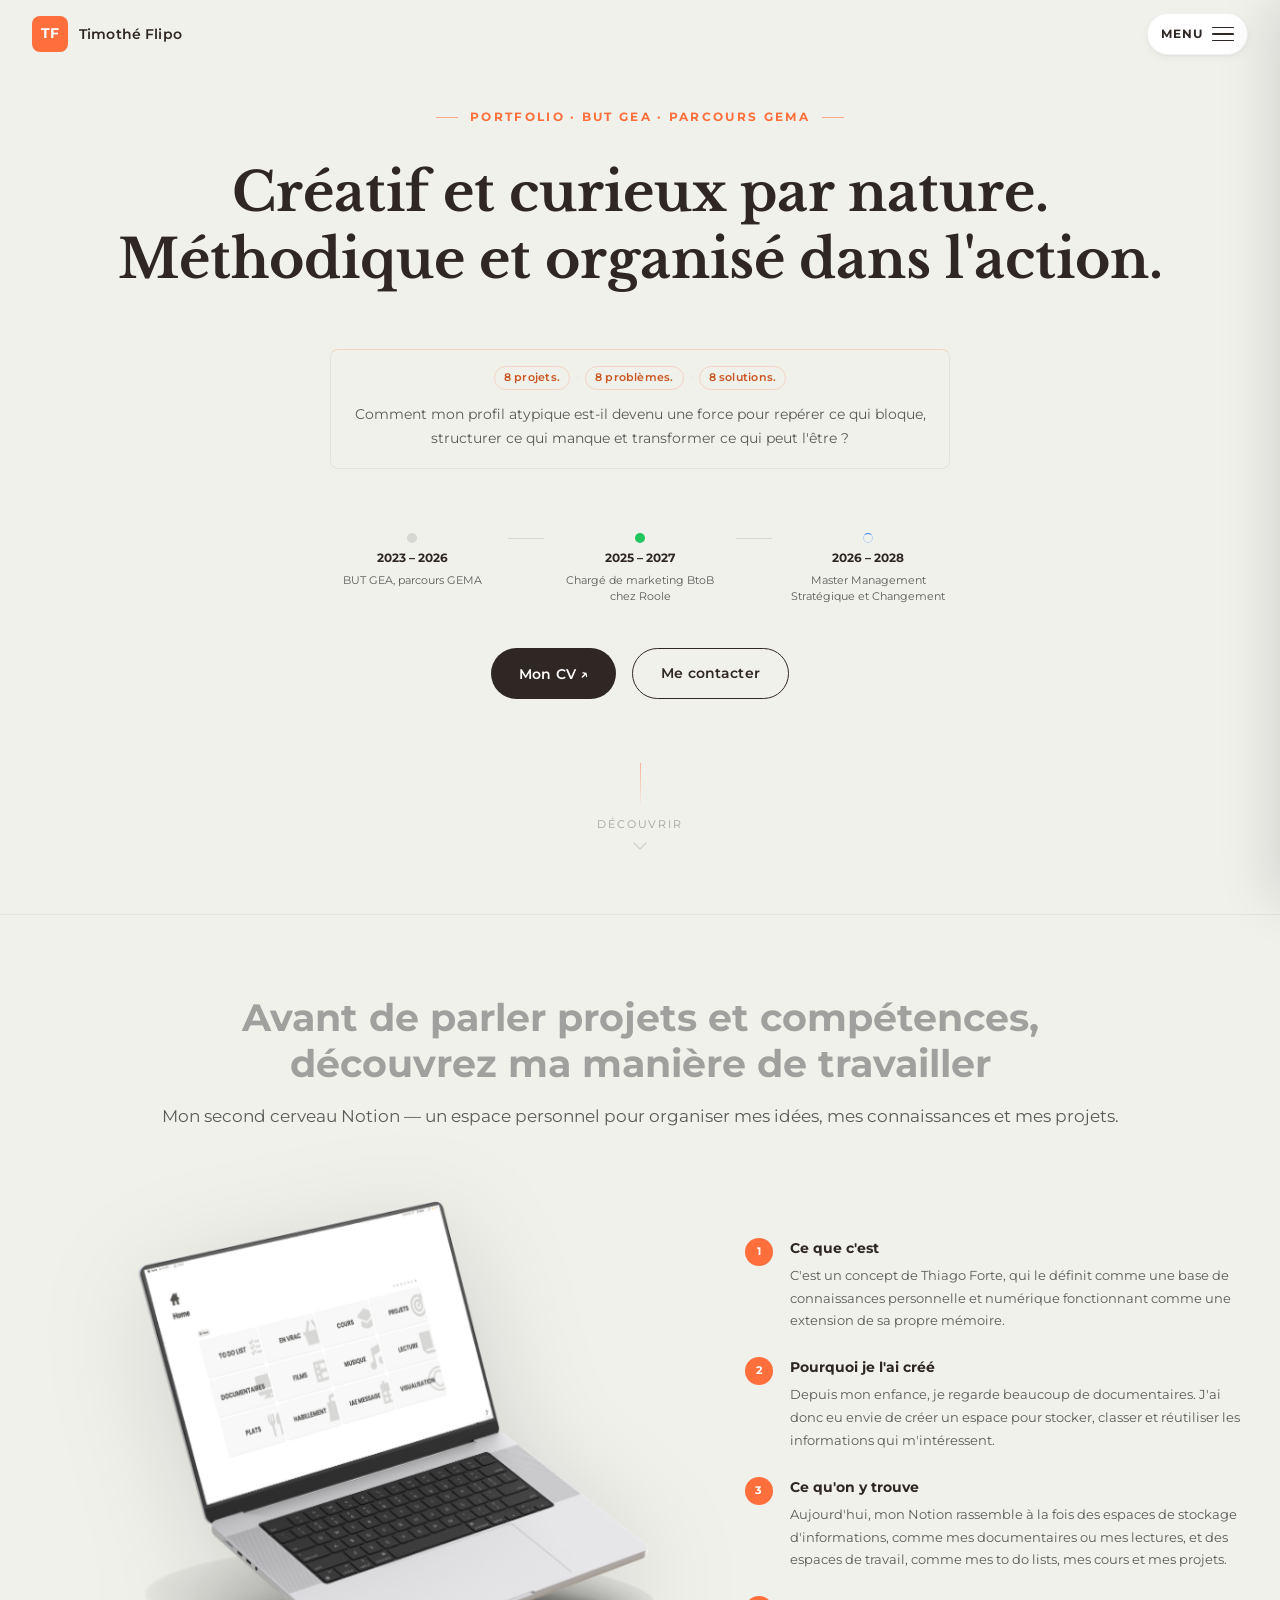
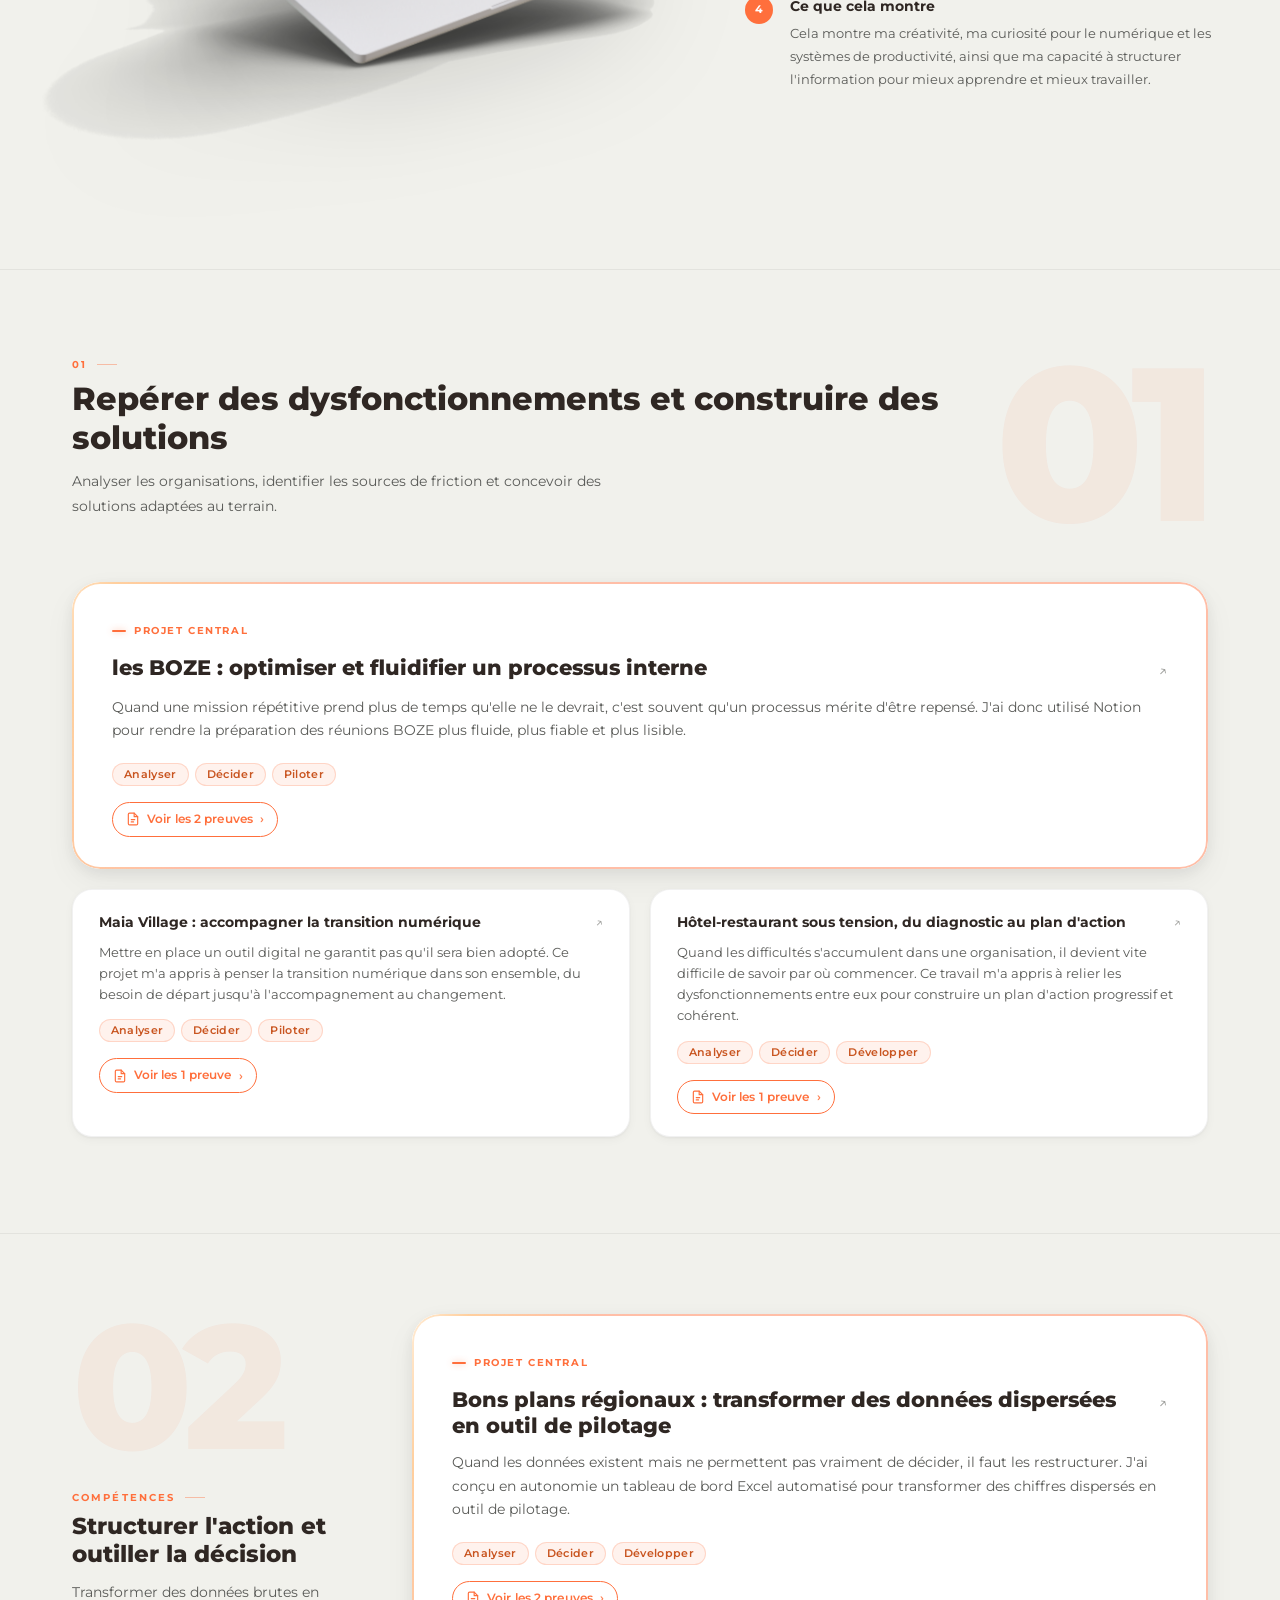
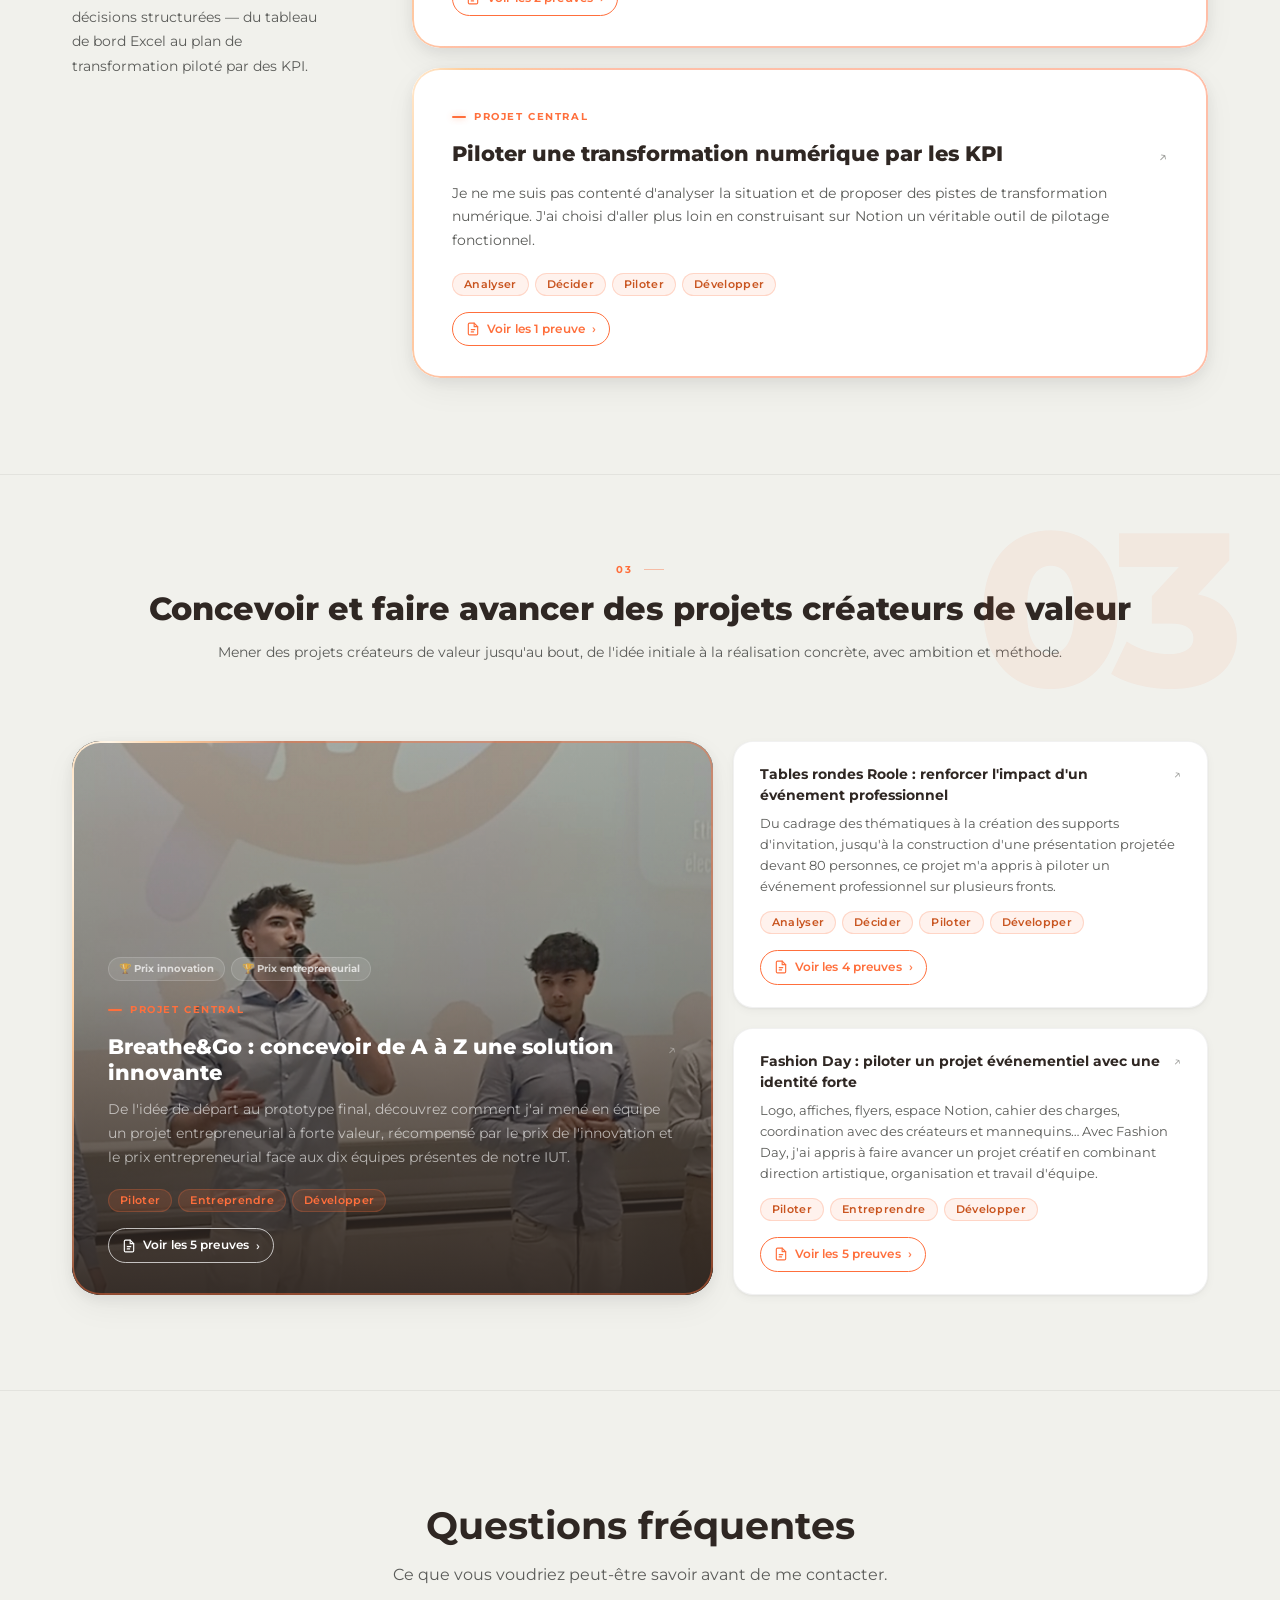
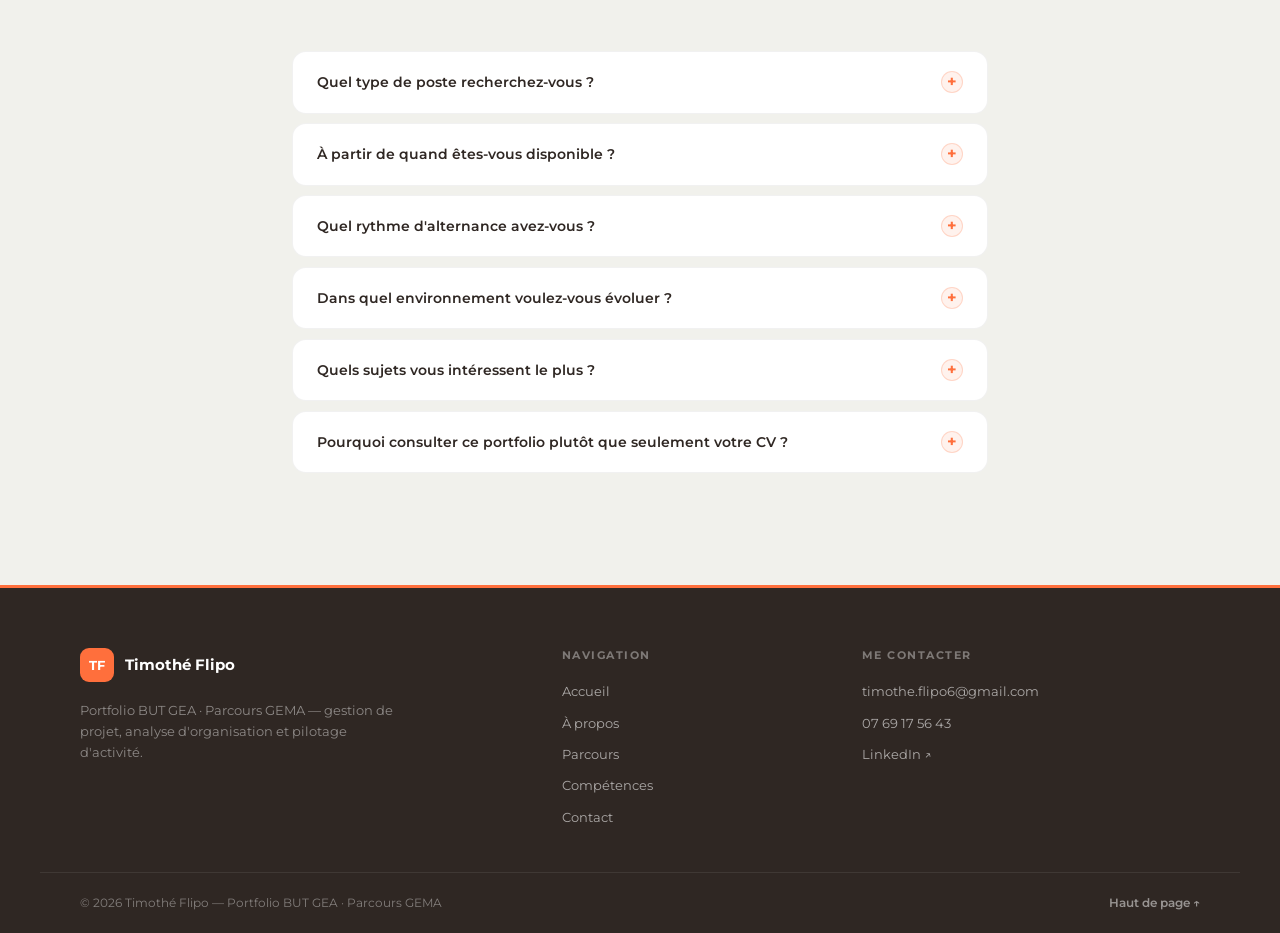
==== index.html @ f2459dff "Cartes accueil : bouton preuves en style contour (moins dominant) (v112) Co-Authored-By: Claude Sonn" ====
<!DOCTYPE html>
<html lang="fr">
<head>
  <meta charset="UTF-8">
  <meta name="viewport" content="width=device-width, initial-scale=1.0">
  <meta name="description" content="Portfolio de Timothé Flipo — Étudiant BUT GEA Parcours GEMA, alternant chez Roole, futur master Management Stratégique à Paris-Saclay.">
  <title>Timothé Flipo — Portfolio</title>
  <link rel="preconnect" href="https://fonts.googleapis.com">
  <link rel="preconnect" href="https://fonts.gstatic.com" crossorigin>
  <link href="https://fonts.googleapis.com/css2?family=Libre+Baskerville:wght@700&family=Montserrat:wght@400;500;600;700;800&display=swap" rel="stylesheet">
  <link rel="stylesheet" href="css/style.css?v=112">
</head>
<body>

  <!-- =========================================
       SECTION 1 — HERO
       ========================================= -->
  <section class="hero" id="hero">
    <div class="hero-inner">
      <p class="hero-eyebrow">Portfolio · BUT GEA · Parcours GEMA</p>
      <h1 class="hero-title">
        <span class="hero-line hero-line-1">Créatif et curieux par nature.</span>
        <span class="hero-line hero-line-2">Méthodique et organisé dans l'action.</span>
      </h1>
      <!-- Bloc accroche : capsules + problématique -->
      <div class="hero-block">
        <div class="hero-caps">
          <span class="hero-cap">8 projets.</span>
          <span class="hero-cap-sep" aria-hidden="true">·</span>
          <span class="hero-cap">8 problèmes.</span>
          <span class="hero-cap-sep" aria-hidden="true">·</span>
          <span class="hero-cap">8 solutions.</span>
        </div>
        <p class="hero-block-q">
          Comment mon profil atypique est-il devenu une force pour repérer ce qui bloque,
          structurer ce qui manque et transformer ce qui peut l'être ?
        </p>
      </div>

      <!-- Mini-timeline de parcours -->
      <div class="hero-timeline" aria-label="Parcours">
        <div class="htl-item" data-status="past">
          <span class="htl-dot"></span>
          <time class="htl-years">2023 – 2026</time>
          <span class="htl-label">BUT GEA, parcours GEMA</span>
        </div>
        <div class="htl-sep" role="presentation"></div>
        <div class="htl-item" data-status="current">
          <span class="htl-dot"></span>
          <time class="htl-years">2025 – 2027</time>
          <span class="htl-label">Chargé de marketing BtoB chez Roole</span>
        </div>
        <div class="htl-sep" role="presentation"></div>
        <div class="htl-item" data-status="future">
          <span class="htl-dot"></span>
          <time class="htl-years">2026 – 2028</time>
          <span class="htl-label">Master Management Stratégique et Changement</span>
        </div>
      </div>
      <div class="hero-cta">
        <button type="button" class="btn btn-dark" onclick="window.open('CV_Timothe_Flipo.pdf','_blank','noopener,noreferrer')">
          Mon CV ↗
        </button>
        <a class="btn btn-outline" href="contact.html">Me contacter</a>
      </div>
      <div class="scroll-hint">
        <div class="scroll-line"></div>
        <span>Découvrir</span>
        <svg class="scroll-chevron" viewBox="0 0 14 8" fill="none" aria-hidden="true">
          <path d="M1 1l6 6 6-6" stroke="currentColor" stroke-width="1.4" stroke-linecap="round" stroke-linejoin="round"/>
        </svg>
      </div>
    </div>
  </section>

  <!-- =========================================
       SECTION 2 — NOTION / SECOND CERVEAU
       ========================================= -->
  <section class="notion-section" id="notion">
    <div class="notion-header reveal">
      <h2 class="title-lg">
        Avant de parler projets et compétences,<br>
        découvrez ma manière de travailler
      </h2>
      <p>
        Mon second cerveau Notion — un espace personnel pour organiser mes idées,
        mes connaissances et mes projets.
      </p>
    </div>

    <div class="notion-grid">
      <!-- Mockup MacBook Pro 16" avec second cerveau Notion -->
      <div class="laptop-wrap reveal-l">
        <img src="images/notion_mockup.png"
             alt="Second cerveau Notion — Timothé Flipo"
             class="notion-mockup-img">
      </div>

      <!-- Blocs texte droite -->
      <div class="notion-blocks reveal-r" id="notion-blocks">
        <!-- Injecté par buildNotionBlocks() dans main.js -->
      </div>
    </div>
  </section>

  <!-- =========================================
       SECTIONS 3-4-5 — THÉMATIQUES
       Injectées dynamiquement depuis thematiquesData (js/data.js)
       ========================================= -->
  <div id="themes-container"></div>

  <!-- =========================================
       SECTION 6 — FAQ RECRUTEUR
       ========================================= -->
  <section class="faq-section" id="faq">
    <div class="faq-header reveal">
      <h2 class="title-lg">Questions fréquentes</h2>
      <p>Ce que vous voudriez peut-être savoir avant de me contacter.</p>
    </div>
    <div class="faq-list" id="faq-list">
      <!-- Injecté par buildFAQ() dans main.js -->
    </div>
  </section>

  <!-- FOOTER -->
  <footer class="site-footer">
    <div class="footer-inner">
      <div class="footer-brand">
        <div class="footer-logo">
          <div class="footer-logo-mark">TF</div>
          <span class="footer-name">Timothé Flipo</span>
        </div>
        <p class="footer-tagline">Portfolio BUT GEA · Parcours GEMA — gestion de projet, analyse d'organisation et pilotage d'activité.</p>
      </div>
      <nav class="footer-col" aria-label="Navigation du pied de page">
        <span class="footer-col-title">Navigation</span>
        <a href="index.html">Accueil</a>
        <a href="about.html">À propos</a>
        <a href="parcours.html">Parcours</a>
        <a href="competences.html">Compétences</a>
        <a href="contact.html">Contact</a>
      </nav>
      <div class="footer-col">
        <span class="footer-col-title">Me contacter</span>
        <a href="mailto:timothe.flipo6@gmail.com">timothe.flipo6@gmail.com</a>
        <a href="tel:+33769175643">07 69 17 56 43</a>
        <a href="https://www.linkedin.com/in/timoth%C3%A9-flipo-675099336" target="_blank" rel="noopener">LinkedIn ↗</a>
      </div>
    </div>
    <div class="footer-bottom">
      <span class="footer-copy">© 2026 Timothé Flipo — Portfolio BUT GEA · Parcours GEMA</span>
      <button type="button" class="footer-top" onclick="window.scrollTo({top:0,behavior:'smooth'})">Haut de page ↑</button>
    </div>
  </footer>

  <script src="js/data.js?v=112"></script>
  <script src="js/main.js?v=112"></script>
</body>
</html>
---- css/style.css ----
/* ============================================
   VARIABLES & RESET
   ============================================ */
:root {
  --bg: #f1f1ec;
  --white: #ffffff;
  --black: #000000;
  --dark: #2F2723;
  --gray: #5a5b58;
  --light-gray: #a0a19e;
  --muted: #d6d6d2;

  --accent: #FF6F3C;
  --accent-dark: #c95520;
  --accent-muted: rgba(255, 111, 60, 0.09);
  --accent-border: rgba(255, 111, 60, 0.22);

  --card-bg: #ffffff;
  --card-border: rgba(0, 0, 0, 0.055);

  --shadow-sm: 0 1px 3px rgba(0,0,0,0.05), 0 3px 10px rgba(0,0,0,0.04);
  --shadow-md: 0 4px 16px rgba(0,0,0,0.07), 0 12px 32px rgba(0,0,0,0.05);
  --shadow-lg: 0 8px 30px rgba(0,0,0,0.09), 0 24px 60px rgba(0,0,0,0.07);

  --font-display: 'Montserrat', sans-serif;
  --font-body: 'Montserrat', sans-serif;

  --r-sm: 8px;
  --r-md: 14px;
  --r-lg: 20px;
  --r-xl: 28px;

  --t-fast: 0.2s ease;
  --t-med: 0.4s ease;
  --t-slow: 0.6s cubic-bezier(0.77, 0, 0.175, 1);

  --header-h: 68px;
  --max-w: 1200px;
}

*, *::before, *::after { box-sizing: border-box; margin: 0; padding: 0; }
html { scroll-behavior: smooth; font-size: 16px; }
body {
  font-family: var(--font-body);
  color: var(--dark);
  background-color: var(--bg);
  overflow-x: hidden;
  line-height: 1.6;
  -webkit-font-smoothing: antialiased;
}
img { max-width: 100%; height: auto; display: block; }
a { text-decoration: none; color: inherit; }
button { cursor: pointer; border: none; background: none; font-family: var(--font-body); }
ul { list-style: none; }

/* ============================================
   UTILITIES
   ============================================ */
.container {
  max-width: var(--max-w);
  margin: 0 auto;
  padding: 0 2rem;
}
.section-pad { padding: 6rem 0; }

/* ============================================
   TYPOGRAPHY
   ============================================ */
.display { font-family: var(--font-display); font-weight: 800; font-size: clamp(2.2rem, 4.5vw, 4rem); line-height: 1.15; }
.title-lg { font-family: var(--font-display); font-weight: 700; font-size: clamp(1.6rem, 3vw, 2.8rem); line-height: 1.2; }
.title-md { font-family: var(--font-display); font-weight: 700; font-size: clamp(1.3rem, 2.5vw, 2.2rem); line-height: 1.25; }
.body-sm { font-size: 0.875rem; line-height: 1.7; }
.text-gray { color: var(--gray); }
.text-center { text-align: center; }

/* ============================================
   BUTTONS
   ============================================ */
.btn {
  display: inline-flex;
  align-items: center;
  gap: 8px;
  padding: 13px 28px;
  border-radius: 50px;
  font-size: 0.875rem;
  font-weight: 600;
  transition: all 0.25s ease;
  letter-spacing: 0.01em;
  cursor: pointer;
}
.btn-dark {
  background-color: var(--dark);
  color: var(--white);
}
.btn-dark:hover {
  background-color: var(--accent);
  transform: translateY(-2px);
  box-shadow: 0 8px 24px rgba(255,111,60,0.30);
}
.btn-outline {
  background-color: transparent;
  color: var(--dark);
  border: 1.5px solid var(--dark);
}
.btn-outline:hover {
  background-color: var(--dark);
  color: var(--white);
  transform: translateY(-2px);
  box-shadow: 0 8px 24px rgba(0,0,0,0.12);
}

/* ============================================
   HEADER
   ============================================ */
.site-header {
  position: fixed;
  top: 0; left: 0; right: 0;
  height: var(--header-h);
  z-index: 900;
  display: flex;
  align-items: center;
  justify-content: space-between;
  padding: 0 2rem;
  background-color: transparent;
  backdrop-filter: blur(3px);
  -webkit-backdrop-filter: blur(3px);
  transition: background-color var(--t-med), box-shadow var(--t-med);
}
.site-header.scrolled {
  background-color: rgba(241, 241, 236, 0.88);
  backdrop-filter: blur(16px);
  -webkit-backdrop-filter: blur(16px);
  box-shadow: 0 1px 0 rgba(0,0,0,0.06);
}

/* Logo */
.logo {
  display: flex;
  align-items: center;
  gap: 11px;
  cursor: pointer;
  text-decoration: none;
}
.logo-mark {
  width: 36px;
  height: 36px;
  background-color: var(--accent);
  color: var(--white);
  border-radius: var(--r-sm);
  display: flex;
  align-items: center;
  justify-content: center;
  font-family: var(--font-display);
  font-weight: 700;
  font-size: 0.9rem;
  letter-spacing: -0.01em;
  flex-shrink: 0;
  transition: background-color var(--t-fast), transform var(--t-fast);
}
.logo:hover .logo-mark {
  background-color: var(--accent-dark);
  transform: rotate(-4deg);
}
.logo-name {
  font-size: 0.875rem;
  font-weight: 600;
  color: var(--dark);
  letter-spacing: 0.01em;
}

/* Burger */
.burger-btn {
  height: 42px;
  display: flex;
  flex-direction: row;
  align-items: center;
  gap: 9px;
  padding: 0 13px;
  border-radius: 50px;
  border: 1px solid var(--card-border);
  background-color: var(--white);
  box-shadow: var(--shadow-sm);
  transition: background-color var(--t-fast), box-shadow var(--t-fast), border-color var(--t-fast);
  position: relative;
  z-index: 1001;
  flex-shrink: 0;
}
.burger-btn:hover { box-shadow: var(--shadow-md); border-color: var(--accent-border); }
.burger-label {
  font-family: var(--font-body);
  font-size: 0.72rem;
  font-weight: 700;
  letter-spacing: 0.09em;
  text-transform: uppercase;
  color: var(--dark);
}
.burger-box {
  width: 22px;
  height: 16px;
  display: flex;
  flex-direction: column;
  justify-content: center;
  align-items: center;
  gap: 5px;
}
.burger-line {
  width: 22px;
  height: 1.5px;
  background-color: var(--dark);
  border-radius: 2px;
  transition: transform var(--t-med), opacity var(--t-fast);
  transform-origin: center;
}
.burger-btn.open .burger-line:nth-child(1) { transform: translateY(6.5px) rotate(45deg); }
.burger-btn.open .burger-line:nth-child(2) { opacity: 0; transform: scaleX(0); }
.burger-btn.open .burger-line:nth-child(3) { transform: translateY(-6.5px) rotate(-45deg); }
.burger-btn.open .burger-line { background-color: var(--dark); }

/* Nav overlay */
.nav-overlay {
  position: fixed;
  inset: 0;
  background-color: rgba(0,0,0,0.42);
  backdrop-filter: blur(4px);
  z-index: 950;
  opacity: 0;
  pointer-events: none;
  transition: opacity var(--t-med);
}
.nav-overlay.visible { opacity: 1; pointer-events: all; }

/* Nav panel — design clair & minimaliste */
.nav-panel {
  position: fixed;
  top: 0; right: 0;
  width: min(330px, 100vw);
  height: 100vh;
  background-color: var(--bg);
  z-index: 1000;
  transform: translateX(100%);
  transition: transform var(--t-slow);
  display: flex;
  flex-direction: column;
  padding: 1.75rem 1.4rem 2rem;
  overflow-y: auto;
  box-shadow: -10px 0 50px rgba(0,0,0,0.12);
}
.nav-panel.open { transform: translateX(0); }

/* En-tête : logo + identité */
.nav-head {
  display: flex;
  align-items: center;
  gap: 12px;
  padding: 0.25rem 0.5rem 1.25rem;
}
.nav-head-mark {
  width: 42px; height: 42px;
  background-color: var(--dark);
  color: #fff;
  border-radius: 12px;
  display: flex; align-items: center; justify-content: center;
  font-family: var(--font-display);
  font-weight: 700;
  font-size: 0.85rem;
  flex-shrink: 0;
}
.nav-head-info { display: flex; flex-direction: column; gap: 1px; }
.nav-head-name { font-size: 0.92rem; font-weight: 700; color: var(--dark); line-height: 1.25; }
.nav-head-mail { font-size: 0.74rem; color: var(--light-gray); }

/* Label de section */
.nav-section-label {
  font-size: 0.7rem;
  font-weight: 600;
  color: var(--light-gray);
  letter-spacing: 0.02em;
  padding: 0 0.75rem;
  margin: 0.75rem 0 0.5rem;
  border-top: 1px solid rgba(0,0,0,0.07);
  padding-top: 1.25rem;
}

.nav-links { display: flex; flex-direction: column; gap: 2px; }
.nav-link {
  display: flex;
  align-items: center;
  gap: 13px;
  padding: 11px 12px;
  border-radius: 10px;
  color: var(--gray);
  font-family: var(--font-body);
  font-weight: 500;
  font-size: 0.92rem;
  cursor: pointer;
  transition: background-color var(--t-fast), color var(--t-fast);
}
.nav-link:hover { background-color: rgba(0,0,0,0.045); color: var(--dark); }
.nav-link.active { background-color: var(--accent-muted); color: var(--accent-dark); }
.nav-ico {
  width: 20px; height: 20px;
  flex-shrink: 0;
  display: flex; align-items: center; justify-content: center;
}
.nav-ico svg {
  width: 20px; height: 20px;
  stroke: currentColor;
  stroke-width: 1.75;
  stroke-linecap: round;
  stroke-linejoin: round;
  fill: none;
}

.nav-bottom {
  margin-top: auto;
  padding: 1.25rem 0.75rem 0;
  font-size: 0.7rem;
  color: var(--light-gray);
  line-height: 1.7;
  border-top: 1px solid rgba(0,0,0,0.07);
}

/* ============================================
   SECTION 1 — HERO
   ============================================ */
.hero {
  background-color: var(--bg);
  min-height: 100vh;
  display: flex;
  align-items: center;
  justify-content: center;
  padding: calc(var(--header-h) + 2rem) 2rem 4rem;
}
.hero-inner {
  text-align: center;
  max-width: 1600px;
  width: 100%;
}
.hero-eyebrow {
  display: inline-flex;
  align-items: center;
  gap: 12px;
  font-size: 0.72rem;
  letter-spacing: 0.2em;
  text-transform: uppercase;
  color: var(--accent);
  margin-bottom: 2rem;
  opacity: 0;
  animation: fadeUp 0.8s ease 0.2s forwards;
  font-weight: 700;
}
.hero-eyebrow::before,
.hero-eyebrow::after {
  content: '';
  display: block;
  width: 22px;
  height: 1px;
  background-color: var(--accent);
  opacity: 0.55;
  flex-shrink: 0;
}
.hero-title {
  font-family: 'Libre Baskerville', serif;
  font-weight: 700;
  font-size: clamp(1rem, 4.2vw, 4.25rem);
  line-height: 1.25;
  color: var(--dark);
  margin-bottom: 3.5rem;
  opacity: 0;
  animation: fadeUp 0.8s ease 0.4s forwards;
  overflow: visible;
}

/* Lignes du titre — animation scroll */
.hero-line {
  display: block;
  will-change: transform;
}

@media (prefers-reduced-motion: reduce) {
  .hero-line { will-change: auto; transform: none !important; }
}

/* Bloc accroche — capsules + problématique réunis */
.hero-block {
  max-width: 620px;
  margin: 0 auto 4rem;
  padding: 1rem 1.3rem 1.1rem;
  border: 1px solid var(--card-border);
  border-top: 1.5px solid var(--accent-border);
  border-radius: var(--r-sm);
  opacity: 0;
  animation: fadeUp 0.8s ease 0.6s forwards;
}
.hero-caps {
  display: flex;
  align-items: center;
  justify-content: center;
  gap: 6px;
  flex-wrap: wrap;
  margin-bottom: 0.8rem;
}
.hero-cap {
  display: inline-block;
  border: 1px solid var(--accent-border);
  color: var(--accent-dark);
  background: transparent;
  border-radius: 999px;
  padding: 2px 9px;
  font-size: 0.68rem;
  font-weight: 600;
  letter-spacing: 0.02em;
}
.hero-cap-sep {
  color: var(--muted);
  font-size: 0.8rem;
  line-height: 1;
}
.hero-block-q {
  font-size: 0.86rem;
  line-height: 1.75;
  color: var(--gray);
  text-align: center;
}

/* Mini-timeline horizontale */
.hero-timeline {
  display: flex;
  align-items: flex-start;
  justify-content: center;
  max-width: 680px;
  margin: 0 auto 2.75rem;
  padding: 0 1rem;
  opacity: 0;
  animation: fadeUp 0.8s ease 0.86s forwards;
}
.htl-item {
  flex: 1;
  display: flex;
  flex-direction: column;
  align-items: center;
  text-align: center;
  gap: 5px;
  padding: 0 0.6rem;
  min-width: 0;
}
.htl-sep {
  flex-shrink: 0;
  width: 36px;
  height: 1px;
  background: var(--muted);
  margin-top: 5px; /* centre le trait avec le dot (10px / 2) */
  align-self: flex-start;
}
.htl-dot {
  width: 10px;
  height: 10px;
  border-radius: 50%;
  display: block;
  flex-shrink: 0;
}

/* Statuts des points */
.htl-item[data-status="past"] .htl-dot {
  background-color: var(--muted);
}
.htl-item[data-status="current"] .htl-dot {
  background-color: #22C55E;
  animation: metaPulseGreen 2.2s ease-in-out infinite;
}
.htl-item[data-status="future"] .htl-dot {
  background-color: transparent;
  border: 1.5px solid rgba(59, 130, 246, 0.28);
  border-top-color: #3B82F6;
  animation: metaSpin 0.9s linear infinite;
}

.htl-years {
  display: block;
  font-family: var(--font-display);
  font-size: 0.78rem;
  font-weight: 700;
  color: var(--dark);
}
.htl-label {
  font-size: 0.7rem;
  color: var(--gray);
  line-height: 1.4;
}

@keyframes metaPulseGreen {
  0%, 100% { box-shadow: 0 0 0 0 rgba(34, 197, 94, 0.55); }
  55%       { box-shadow: 0 0 0 5px rgba(34, 197, 94, 0); }
}
@keyframes metaSpin {
  to { transform: rotate(360deg); }
}

.hero-cta {
  display: flex;
  gap: 1rem;
  justify-content: center;
  flex-wrap: wrap;
  opacity: 0;
  animation: fadeUp 0.8s ease 1.0s forwards;
}
.scroll-hint {
  margin-top: 4rem;
  display: flex;
  flex-direction: column;
  align-items: center;
  gap: 9px;
  color: var(--light-gray);
  font-size: 0.68rem;
  letter-spacing: 0.18em;
  text-transform: uppercase;
  opacity: 0;
  animation: fadeUp 0.8s ease 1.3s forwards;
  transition: color var(--t-fast);
  cursor: default;
}
.scroll-hint:hover { color: var(--accent); }
.scroll-line {
  width: 1px;
  height: 44px;
  background: linear-gradient(to bottom, var(--accent), transparent);
  opacity: 0.5;
  transition: opacity var(--t-fast);
  animation: scrollPulse 2s ease infinite;
}
.scroll-hint:hover .scroll-line { opacity: 0.9; }
.scroll-chevron {
  width: 14px;
  height: 8px;
  opacity: 0.4;
  transition: opacity var(--t-fast);
  animation: chevronBob 2s ease-in-out infinite;
}
.scroll-hint:hover .scroll-chevron { opacity: 0.85; }

/* ============================================
   SECTION 2 — NOTION / SECOND CERVEAU
   ============================================ */
.notion-section {
  background-color: var(--bg);
  padding: 5rem 0 8rem;
  border-top: 1px solid rgba(0,0,0,0.05);
}
.notion-header {
  text-align: center;
  max-width: 1100px;
  margin: 0 auto 3.5rem;
  padding: 0 2rem;
}
.notion-header h2 { margin-bottom: 1rem; }
.sw { display: inline; transition: color 0.25s ease; }
.notion-header p { color: var(--gray); font-size: 1.05rem; }

.notion-grid {
  display: grid;
  grid-template-columns: 1.25fr 1fr;
  gap: 3rem;
  align-items: center;
  max-width: 1300px;
  margin: 0 auto;
  padding: 0 2rem;
}

/* Laptop mockup */
.laptop-wrap {
  display: flex;
  justify-content: center;
  align-items: center;
}
.notion-mockup-img {
  width: 100%;
  max-width: 780px;
  height: auto;
  display: block;
  margin: 0 auto;
  will-change: transform, filter;
  transition: transform 0.08s ease-out, filter 0.08s ease-out;
}

/* Notion blocks */
.notion-blocks {
  display: flex;
  flex-direction: column;
  gap: 1.5rem;
  padding-left: 1rem;
}
.notion-block { display: flex; gap: 1.1rem; align-items: flex-start; }
.notion-num {
  width: 28px; height: 28px; min-width: 28px;
  background-color: var(--accent);
  color: var(--white);
  border-radius: 50%;
  display: flex;
  align-items: center;
  justify-content: center;
  font-size: 0.7rem;
  font-weight: 700;
  margin-top: 1px;
  flex-shrink: 0;
}
.notion-block-text h4 {
  font-family: var(--font-body);
  font-size: 0.875rem;
  font-weight: 700;
  color: var(--dark);
  margin-bottom: 5px;
}
.notion-block-text p {
  font-size: 0.825rem;
  color: var(--gray);
  line-height: 1.72;
}

/* ============================================
   SECTIONS THÉMATIQUES — DESIGN ÉDITORIAL
   ============================================ */

.theme-section {
  overflow: visible;
  border-top: 1px solid rgba(0,0,0,0.06);
}

/* ---- Éléments partagés ---- */
.ts-eyebrow {
  display: inline-flex;
  align-items: center;
  gap: 10px;
  font-size: 0.6rem;
  letter-spacing: 0.22em;
  text-transform: uppercase;
  color: var(--accent);
  font-weight: 700;
  margin-bottom: 0.5rem;
}
.ts-eyebrow::after {
  content: '';
  width: 20px; height: 1px;
  background-color: var(--accent);
  opacity: 0.4;
  flex-shrink: 0;
}
.ts-title {
  font-family: var(--font-display);
  font-weight: 800;
  color: var(--dark);
  line-height: 1.2;
}
.ts-intro {
  font-size: 0.88rem;
  color: var(--gray);
  line-height: 1.75;
}
.ts-tags { display: none; }
.ts-tag {
  padding: 4px 13px;
  border-radius: 50px;
  font-size: 0.68rem;
  font-weight: 600;
  letter-spacing: 0.03em;
  background-color: rgba(0,0,0,0.04);
  color: var(--gray);
  border: 1px solid rgba(0,0,0,0.07);
}

/* ---- Section 1 — Diagnostic & Analyse ---- */
.ts1-header {
  max-width: var(--max-w);
  margin: 0 auto;
  padding: 5rem 2rem 3rem;
  display: grid;
  grid-template-columns: 1fr auto;
  gap: 3rem;
  align-items: start;
}
.ts1-header-left .ts-title {
  font-size: clamp(1.4rem, 2.5vw, 2.1rem);
  margin-bottom: 0.75rem;
}
.ts1-header-left .ts-intro { max-width: 540px; margin-bottom: 1rem; }
.ts1-header-right {
  padding-top: 0.25rem;
  display: flex;
  flex-direction: column;
  align-items: flex-end;
  gap: 0.75rem;
  flex-shrink: 0;
}
.ts1-num {
  display: block;
  font-family: var(--font-display);
  font-weight: 800;
  font-size: clamp(7rem, 17vw, 14rem);
  line-height: 0.82;
  color: var(--accent);
  opacity: 0.07;
  letter-spacing: -0.05em;
  user-select: none;
}
.ts1-cards-area {
  max-width: var(--max-w);
  margin: 0 auto;
  padding: 0 2rem 6rem;
  display: flex;
  flex-direction: column;
  gap: 1.25rem;
}
.ts1-sub-grid {
  display: grid;
  grid-template-columns: 1fr 1fr;
  gap: 1.25rem;
  align-items: stretch;
}
/* Hauteurs égales dans la sous-grille */
.ts1-sub-grid .proj-card-wrap { display: flex; flex-direction: column; }
.ts1-sub-grid .proj-card-wrap .proj-card { flex: 1; }

/* ---- Carte featured (S1 + S3) ---- */
/* Fond blanc franc. Le contour orange glowing est dessiné par un ::before
   masqué (technique mask-composite) : seul l'anneau de bordure est visible,
   et une bande lumineuse y glisse en continu. */
.proj-card-featured {
  display: block;
  position: relative;
  text-decoration: none;
  background-color: var(--white);
  border-radius: var(--r-xl);
  padding: 2rem 2.5rem;
  box-shadow: var(--shadow-md);
  cursor: pointer;
  transition: box-shadow 0.3s ease;
}
.proj-card-featured::before {
  content: '';
  position: absolute;
  inset: 0;
  border-radius: inherit;
  padding: 2px;               /* épaisseur du contour */
  background: linear-gradient(
    110deg,
    rgba(255,111,60,0.45) 0%,
    rgba(255,111,60,0.45) 42%,
    #ffcf9e 47%,
    #fff6e8 50%,
    #ffcf9e 53%,
    rgba(255,111,60,0.45) 58%,
    rgba(255,111,60,0.45) 100%
  );
  background-size: 300% 100%;
  background-repeat: no-repeat;
  background-position: 80% 0;
  -webkit-mask:
    linear-gradient(#fff 0 0) content-box,
    linear-gradient(#fff 0 0);
  -webkit-mask-composite: xor;
          mask-composite: exclude;
  pointer-events: none;
  z-index: 3;
  animation: pcfCardShine 2.3s linear infinite;
}
/* Hover : juste un boost d'ombre (le contour orange est déjà permanent) */
.proj-card-wrap:hover .proj-card-featured {
  box-shadow: var(--shadow-lg);
}
@keyframes pcfCardShine {
  from { background-position: 80% 0; }
  to   { background-position: 20% 0; }
}
@media (prefers-reduced-motion: reduce) {
  .proj-card-featured::before { animation: none; }
}
.pcf-badge {
  display: inline-flex;
  align-items: center;
  gap: 8px;
  font-size: 0.62rem;
  font-weight: 700;
  text-transform: uppercase;
  letter-spacing: 0.16em;
  margin-bottom: 1rem;
  /* Effet shine : la lumière entre par la gauche, traverse le texte
     en continu et sort par la droite, sans pause au bout */
  background-image: linear-gradient(
    110deg,
    var(--accent) 0%,
    var(--accent) 40%,
    #ffd6a3 47%,
    #fff3df 50%,
    #ffd6a3 53%,
    var(--accent) 60%,
    var(--accent) 100%
  );
  background-size: 300% 100%;
  background-repeat: no-repeat;
  -webkit-background-clip: text;
  background-clip: text;
  color: transparent;
  -webkit-text-fill-color: transparent;
  animation: pcfShine 2.3s linear infinite;
}
.pcf-badge::before {
  content: '';
  display: block;
  width: 14px;
  height: 2px;
  background-color: var(--accent);
  flex-shrink: 0;
  border-radius: 1px;
  box-shadow: 0 0 6px rgba(255,111,60,0.45);
}
/* Avec background-size 300%, la position reste dans [0%, 100%] donc le bg
   couvre toujours intégralement le texte (pas de lettres invisibles).
   La lumière (centre du gradient) glisse de -10% à 110% du conteneur :
   elle entre par la gauche, traverse tout le texte, et sort par la droite. */
@keyframes pcfShine {
  from { background-position: 80% 0; }  /* lumière hors champ à gauche (-10%) */
  to   { background-position: 20% 0; }  /* lumière hors champ à droite (110%) */
}
@media (prefers-reduced-motion: reduce) {
  .pcf-badge { animation: none; }
}
.pcf-top {
  display: flex;
  align-items: flex-start;
  justify-content: space-between;
  gap: 1rem;
  margin-bottom: 0.75rem;
}
.pcf-top h3 {
  font-family: var(--font-display);
  font-weight: 800;
  font-size: clamp(1rem, 1.8vw, 1.3rem);
  color: var(--dark);
  line-height: 1.25;
}
.pcf-arrow {
  font-size: 1rem;
  color: var(--light-gray);
  flex-shrink: 0;
  transition: transform var(--t-fast), color var(--t-fast);
  margin-top: 3px;
}
.proj-card-featured:hover .pcf-arrow { transform: translate(3px,-3px); color: var(--accent); }
.proj-card-featured p {
  font-size: 0.85rem;
  color: var(--gray);
  line-height: 1.75;
  margin-bottom: 1.25rem;
}

/* ---- Section 2 — Pilotage & Décision ---- */
.ts2-inner {
  max-width: var(--max-w);
  margin: 0 auto;
  padding: 5rem 2rem 6rem;
  display: grid;
  grid-template-columns: 260px 1fr;
  gap: 5rem;
  align-items: stretch;
}
.ts2-sidebar { position: sticky; top: calc(var(--header-h) + 2rem); }
.ts2-num {
  display: block;
  font-family: var(--font-display);
  font-weight: 800;
  font-size: clamp(6rem, 14vw, 11rem);
  line-height: 0.82;
  color: var(--accent);
  opacity: 0.07;
  letter-spacing: -0.05em;
  user-select: none;
  margin-bottom: 1.5rem;
}
.ts2-sidebar .ts-title {
  font-size: clamp(1.2rem, 1.8vw, 1.55rem);
  margin-bottom: 0.75rem;
}
.ts2-sidebar .ts-intro { margin-bottom: 1.25rem; }
.ts2-cards { display: flex; flex-direction: column; justify-content: center; gap: 1.25rem; }

/* ---- Section 3 — Créateurs de valeur ---- */
.ts3-header {
  position: relative;
  overflow: hidden;
  max-width: var(--max-w);
  margin: 0 auto;
  padding: 5rem 2rem 3.5rem;
  text-align: center;
}
.ts3-bg-num {
  position: absolute;
  right: 0.5rem;
  top: 50%;
  transform: translateY(-50%);
  font-family: var(--font-display);
  font-weight: 800;
  font-size: clamp(7rem, 17vw, 14rem);
  line-height: 0.82;
  color: var(--accent);
  opacity: 0.07;
  letter-spacing: -0.05em;
  user-select: none;
  pointer-events: none;
}
.ts3-header .ts-eyebrow { justify-content: center; margin-bottom: 0.75rem; }
.ts3-header .ts-title {
  font-size: clamp(1.4rem, 2.5vw, 2.1rem);
  margin-bottom: 0.75rem;
}
.ts3-header .ts-intro { margin-bottom: 1.25rem; }
.ts3-header .ts-tags { justify-content: center; }
.ts3-grid {
  max-width: var(--max-w);
  margin: 0 auto;
  padding: 0 2rem 6rem;
  display: grid;
  grid-template-columns: 1.35fr 1fr;
  gap: 1.25rem;
  align-items: stretch;
}
/* space-between : la 1re carte reste en haut, la dernière (Fashion Day)
   descend pour que son bas s'aligne avec le bas de Breathe&Go */
.ts3-secondary {
  display: flex;
  flex-direction: column;
  justify-content: space-between;
  gap: 1.25rem;
}
/* La carte image (Breathe&Go) remplit toute la hauteur de la rangée
   pour que son bas s'aligne avec le bas de la colonne de droite */
.ts3-grid > .proj-card-wrap { display: flex; }
.ts3-grid > .proj-card-wrap > .proj-card-featured.img-card { flex: 1; }

/* Carte featured avec image (Breathe&Go) */
/* Carte image (Breathe&Go) : fond sombre, hérite du ::before glowing */
.proj-card-featured.img-card {
  position: relative;
  overflow: hidden;
  background-color: var(--dark);
  min-height: 460px;
  padding: 0;
  display: flex;
  flex-direction: column;
  justify-content: flex-end;
}
/* Hover img-card : juste un boost d'ombre */
.proj-card-wrap:hover .proj-card-featured.img-card {
  box-shadow: var(--shadow-lg);
}
.pcf-bg {
  position: absolute;
  inset: 0;
  background-size: cover;
  background-position: center 18%;
  opacity: 0.74;
  transition: transform 0.8s ease, opacity 0.4s ease;
}
.proj-card-featured.img-card:hover .pcf-bg { transform: scale(1.04); opacity: 0.82; }
.pcf-overlay {
  position: absolute;
  inset: 0;
  background: linear-gradient(to top, rgba(47,39,35,0.9) 0%, rgba(47,39,35,0.2) 55%, transparent 100%);
}
.pcf-img-body { position: relative; z-index: 1; padding: 2rem 2.25rem; }
.pcf-awards { display: flex; flex-wrap: wrap; gap: 6px; margin-bottom: 0.75rem; }
.pcf-award {
  display: inline-flex;
  align-items: center;
  gap: 5px;
  padding: 3px 10px;
  border-radius: 50px;
  font-size: 0.62rem;
  font-weight: 700;
  background-color: rgba(255,255,255,0.1);
  color: rgba(255,255,255,0.7);
  border: 1px solid rgba(255,255,255,0.15);
}
.proj-card-featured.img-card .pcf-top h3 { color: var(--white); }
.proj-card-featured.img-card p { color: rgba(255,255,255,0.62); margin-bottom: 1.25rem; }
.proj-card-featured.img-card .pcf-arrow { color: rgba(255,255,255,0.35); }
.proj-card-featured.img-card:hover .pcf-arrow { color: var(--accent); }
.proj-card-featured.img-card .proj-tag {
  background-color: rgba(255,111,60,0.14);
  color: var(--accent);
  border-color: rgba(255,111,60,0.24);
}
.proj-card-featured.img-card .proj-tag-clickable:hover {
  background-color: var(--accent);
  color: var(--white);
  border-color: transparent;
}

/* Project cards */
.proj-card-wrap {
  transition: transform 0.3s ease;
  will-change: transform;
}
.proj-card-wrap:hover { transform: translateY(-4px); }

.proj-card {
  background-color: var(--white);
  border-radius: var(--r-lg);
  padding: 1.4rem 1.6rem;
  cursor: pointer;
  box-shadow: var(--shadow-sm);
  transition: box-shadow 0.3s ease;
  text-decoration: none;
  display: block;
  border: 1px solid var(--card-border);
}
.proj-card-wrap:hover .proj-card {
  box-shadow: var(--shadow-md),
    inset 0 0 0 1.5px rgba(255,111,60,0.28);
}
.proj-card-top {
  display: flex;
  align-items: flex-start;
  justify-content: space-between;
  margin-bottom: 8px;
}
.proj-card h3 {
  font-family: var(--font-body);
  font-size: 0.9rem;
  font-weight: 700;
  color: var(--dark);
  line-height: 1.4;
}
.proj-arrow {
  font-size: 0.85rem;
  color: var(--light-gray);
  transition: transform var(--t-fast), color var(--t-fast);
  margin-left: 10px;
  flex-shrink: 0;
}
.proj-card-wrap:hover .proj-arrow { transform: translate(3px, -3px); color: var(--accent); }
.proj-card p {
  font-size: 0.8rem;
  color: var(--gray);
  line-height: 1.65;
  margin-bottom: 14px;
}
.proj-tags { display: flex; flex-wrap: wrap; gap: 6px; }
.proj-tag {
  font-size: 0.67rem;
  padding: 4px 11px;
  border-radius: 50px;
  font-weight: 600;
  letter-spacing: 0.03em;
  background-color: var(--accent-muted);
  color: var(--accent-dark);
  border: 1px solid var(--accent-border);
  font-family: var(--font-body);
  transition: background-color 0.2s ease, color 0.2s ease,
              transform 0.2s cubic-bezier(0.34, 1.56, 0.64, 1),
              box-shadow 0.2s ease;
}
.proj-tag-clickable { cursor: pointer; }
.proj-tag-clickable:hover {
  transform: scale(1.08);
  background-color: var(--accent);
  color: var(--white);
  border-color: transparent;
  box-shadow: 0 3px 10px rgba(255,111,60,0.32);
}
.proj-tag-clickable:focus-visible {
  outline: 2px solid var(--accent);
  outline-offset: 2px;
}

/* ============================================
   POP-UP COMPÉTENCES
   ============================================ */
.comp-modal-overlay {
  position: fixed;
  inset: 0;
  z-index: 1100;
  display: flex;
  align-items: center;
  justify-content: center;
  padding: 2rem 1.5rem;
  background-color: rgba(12, 12, 10, 0.62);
  backdrop-filter: blur(10px);
  -webkit-backdrop-filter: blur(10px);
  opacity: 0;
  pointer-events: none;
  transition: opacity 0.3s ease;
}
.comp-modal-overlay.open {
  opacity: 1;
  pointer-events: auto;
}
.comp-modal {
  position: relative;
  width: min(560px, 100%);
  max-height: 86vh;
  overflow-y: auto;
  background-color: var(--white);
  border-radius: var(--r-xl);
  padding: 2.5rem 2.25rem 2rem;
  box-shadow: 0 30px 80px rgba(0, 0, 0, 0.28);
  transform: translateY(16px) scale(0.97);
  transition: transform 0.35s cubic-bezier(0.34, 1.4, 0.64, 1);
}
.comp-modal-overlay.open .comp-modal { transform: translateY(0) scale(1); }

.comp-modal-close {
  position: absolute;
  top: 1.1rem; right: 1.1rem;
  width: 34px; height: 34px;
  border-radius: 50%;
  background-color: var(--bg);
  color: var(--gray);
  font-size: 1.3rem;
  line-height: 1;
  display: flex; align-items: center; justify-content: center;
  transition: background-color var(--t-fast), color var(--t-fast), transform var(--t-fast);
}
.comp-modal-close:hover {
  background-color: var(--accent);
  color: var(--white);
  transform: rotate(90deg);
}

.comp-modal-header { margin-bottom: 1.5rem; padding-right: 2.5rem; }
.comp-modal-eyebrow {
  display: block;
  font-size: 0.65rem;
  font-weight: 700;
  letter-spacing: 0.2em;
  text-transform: uppercase;
  color: var(--accent);
  margin-bottom: 8px;
}
.comp-modal-project {
  font-family: var(--font-display);
  font-weight: 700;
  font-size: 1.4rem;
  color: var(--dark);
  line-height: 1.25;
}

.comp-modal-body { display: flex; flex-direction: column; gap: 0.85rem; }
.comp-detail {
  background-color: var(--bg);
  border-radius: var(--r-md);
  padding: 1.1rem 1.25rem;
  border-left: 3px solid var(--accent);
}
.comp-detail-head {
  display: flex;
  align-items: center;
  gap: 9px;
  margin-bottom: 7px;
}
.comp-detail-dot {
  width: 8px; height: 8px;
  border-radius: 50%;
  background-color: var(--accent);
  flex-shrink: 0;
}
.comp-detail-head h4 {
  font-family: var(--font-body);
  font-size: 0.9rem;
  font-weight: 700;
  color: var(--dark);
}
.comp-detail-level {
  margin-left: auto;
  font-size: 0.62rem;
  font-weight: 700;
  letter-spacing: 0.06em;
  text-transform: uppercase;
  color: var(--accent-dark);
  background-color: var(--accent-muted);
  padding: 3px 10px;
  border-radius: 50px;
  white-space: nowrap;
  border: 1px solid var(--accent-border);
}
.comp-detail-desc {
  font-size: 0.84rem;
  color: var(--dark);
  line-height: 1.55;
  margin-bottom: 6px;
}
.comp-detail-example {
  font-size: 0.8rem;
  color: var(--gray);
  line-height: 1.55;
}
.comp-detail-ex-label {
  font-weight: 700;
  color: var(--accent-dark);
  margin-right: 4px;
}

@media (max-width: 600px) {
  .comp-modal { padding: 2rem 1.4rem 1.5rem; }
  .comp-detail-level { display: none; }
}

/* ============================================
   SECTION 6 — FAQ
   ============================================ */
.faq-section {
  background-color: var(--bg);
  padding: 7rem 0;
  border-top: 1px solid rgba(0,0,0,0.06);
}
.faq-header {
  text-align: center;
  max-width: 560px;
  margin: 0 auto 4rem;
  padding: 0 2rem;
}
.faq-header h2 { margin-bottom: 0.75rem; }
.faq-header p { color: var(--gray); }

.faq-list {
  max-width: 760px;
  margin: 0 auto;
  padding: 0 2rem;
  display: flex;
  flex-direction: column;
  gap: 0.6rem;
}
.faq-item {
  background-color: var(--white);
  border-radius: var(--r-md);
  border: 1px solid var(--card-border);
  overflow: hidden;
  transition: box-shadow var(--t-fast), border-color var(--t-fast);
}
.faq-item:hover { box-shadow: var(--shadow-sm); }
.faq-item.open {
  border-color: var(--accent-border);
  box-shadow: 0 0 0 1px rgba(255,111,60,0.10), var(--shadow-sm);
}
.faq-btn {
  width: 100%;
  text-align: left;
  padding: 1.2rem 1.5rem;
  display: flex;
  justify-content: space-between;
  align-items: center;
  gap: 1rem;
  cursor: pointer;
  font-size: 0.88rem;
  font-weight: 600;
  color: var(--dark);
}
.faq-icon {
  width: 22px; height: 22px; min-width: 22px;
  background-color: var(--accent-muted);
  color: var(--accent);
  border: 1.5px solid var(--accent-border);
  border-radius: 50%;
  display: flex; align-items: center; justify-content: center;
  font-size: 1rem;
  line-height: 1;
  transition: transform var(--t-med), background-color var(--t-fast), color var(--t-fast), border-color var(--t-fast);
  font-weight: 700;
}
.faq-item.open .faq-icon {
  transform: rotate(45deg);
  background-color: var(--accent);
  color: var(--white);
  border-color: var(--accent);
}
.faq-body {
  display: grid;
  grid-template-rows: 0fr;
  transition: grid-template-rows 0.4s ease;
}
.faq-item.open .faq-body { grid-template-rows: 1fr; }
.faq-body-inner {
  overflow: hidden;
  padding: 0 1.5rem;
}
.faq-body-inner p {
  font-size: 0.85rem;
  color: var(--gray);
  line-height: 1.8;
  padding-bottom: 1.25rem;
  border-top: 1px solid rgba(0,0,0,0.04);
  padding-top: 0.75rem;
}

/* ============================================
   FOOTER
   ============================================ */
.site-footer {
  background-color: var(--dark);
  color: rgba(255,255,255,0.5);
  border-top: 3px solid var(--accent);
}
.footer-inner {
  max-width: var(--max-w);
  margin: 0 auto;
  padding: 3.75rem 2.5rem 2.75rem;
  display: grid;
  grid-template-columns: 1.7fr 1fr 1.3fr;
  gap: 2.5rem;
}
.footer-brand { max-width: 330px; }
.footer-logo { display: flex; align-items: center; gap: 11px; margin-bottom: 1.1rem; }
.footer-logo-mark {
  width: 34px; height: 34px;
  background-color: var(--accent);
  color: var(--white);
  border-radius: 9px;
  display: flex; align-items: center; justify-content: center;
  font-family: var(--font-display);
  font-size: 0.82rem;
  font-weight: 700;
}
.footer-name { font-size: 0.95rem; color: #fff; font-weight: 700; }
.footer-tagline { font-size: 0.8rem; color: rgba(255,255,255,0.45); line-height: 1.65; }
.footer-col { display: flex; flex-direction: column; gap: 0.65rem; }
.footer-col-title {
  font-size: 0.66rem; font-weight: 700; letter-spacing: 0.14em; text-transform: uppercase;
  color: rgba(255,255,255,0.38); margin-bottom: 0.35rem;
}
.footer-col a {
  font-size: 0.82rem; color: rgba(255,255,255,0.6); width: fit-content;
  transition: color var(--t-fast);
}
.footer-col a:hover { color: var(--accent); }
.footer-bottom {
  max-width: var(--max-w);
  margin: 0 auto;
  padding: 1.3rem 2.5rem;
  border-top: 1px solid rgba(255,255,255,0.08);
  display: flex; align-items: center; justify-content: space-between;
  flex-wrap: wrap; gap: 0.75rem;
}
.footer-copy { font-size: 0.72rem; color: rgba(255,255,255,0.4); }
.footer-top {
  font-size: 0.72rem; font-weight: 600; color: rgba(255,255,255,0.5);
  background: none; border: none; cursor: pointer;
  transition: color var(--t-fast);
}
.footer-top:hover { color: var(--accent); }

/* ============================================
   PAGE HERO (pages internes)
   ============================================ */
.page-hero {
  background-color: var(--bg);
  padding: calc(var(--header-h) + 5rem) 2rem 5rem;
  text-align: center;
}
.page-hero h1 {
  font-family: var(--font-display);
  font-weight: 800;
  font-size: clamp(2rem, 4.5vw, 3.5rem);
  margin-bottom: 1rem;
  opacity: 0;
  animation: fadeUp 0.7s ease 0.2s forwards;
}
.page-hero p {
  color: var(--gray);
  max-width: 540px;
  margin: 0 auto;
  font-size: 1rem;
  line-height: 1.75;
  opacity: 0;
  animation: fadeUp 0.7s ease 0.4s forwards;
}
.page-divider {
  width: 36px;
  height: 3px;
  background-color: var(--accent);
  border-radius: 2px;
  margin: 1.75rem auto 0;
  opacity: 0;
  animation: fadeUp 0.7s ease 0.6s forwards;
}

/* ============================================
   PAGE À PROPOS
   ============================================ */
.about-layout {
  max-width: 1080px;
  margin: 0 auto;
  padding: calc(var(--header-h) + 5rem) 2rem 7rem;
  display: grid;
  grid-template-columns: 1fr 300px;
  gap: 5rem;
  align-items: start;
}
.about-eyebrow {
  font-size: 0.7rem;
  font-weight: 700;
  letter-spacing: 0.12em;
  text-transform: uppercase;
  color: var(--accent);
  margin-bottom: 0.9rem;
}
.about-title {
  font-family: var(--font-display);
  font-size: clamp(1.45rem, 2.8vw, 2rem);
  font-weight: 800;
  color: var(--dark);
  line-height: 1.28;
  margin-bottom: 2.5rem;
}
.about-prose p {
  font-size: 0.97rem;
  line-height: 1.9;
  color: var(--gray);
  margin-bottom: 1.6rem;
}
.about-prose p:last-child {
  margin-bottom: 0;
}
.about-photo-wrap {
  position: sticky;
  top: calc(var(--header-h) + 2rem);
  border-radius: var(--r-md);
  overflow: hidden;
  box-shadow: var(--shadow-md);
}
.about-photo {
  width: 100%;
  height: auto;
  display: block;
}

@media (max-width: 760px) {
  .about-layout {
    grid-template-columns: 1fr;
    gap: 2.5rem;
    padding-top: calc(var(--header-h) + 3rem);
  }
  .about-right { order: -1; max-width: 220px; }
  .about-photo-wrap { position: static; }
}

/* ============================================
   TIMELINE PAGE
   ============================================ */
.timeline-section {
  background-color: var(--bg);
  padding: 4.5rem 0 8rem;
}
.timeline-wrap {
  max-width: 760px;
  margin: 0 auto;
  padding: 0 1.5rem;
}
.timeline-legend {
  display: flex;
  justify-content: center;
  gap: 2rem;
  margin-bottom: 3.5rem;
  flex-wrap: wrap;
}
.legend-item {
  display: flex;
  align-items: center;
  gap: 9px;
  font-size: 0.78rem;
  color: var(--gray);
  font-weight: 500;
}
.legend-dot {
  width: 10px; height: 10px;
  border-radius: 50%;
}
.legend-dot.scolaire { background-color: #4469C9; }
.legend-dot.pro { background-color: var(--accent); }

.timeline-axis { position: relative; }
.timeline-line-center { display: none; }

/* Nœud = date (gauche) + rail + contenu */
.tl-node {
  position: relative;
  display: grid;
  grid-template-columns: 92px 38px 1fr;
  padding-bottom: 2.75rem;
}
.tl-node:last-child { padding-bottom: 0; }

/* Date à gauche de la timeline */
.tl-date {
  text-align: right;
  padding-right: 16px;
  padding-top: 1px;
  font-size: 0.82rem;
  font-weight: 700;
  color: var(--dark);
  line-height: 1.3;
  white-space: nowrap;
}

/* Rail + ligne verticale continue */
.tl-rail { position: relative; }
.tl-rail::before {
  content: '';
  position: absolute;
  left: 50%;
  transform: translateX(-1px);
  top: 0;
  bottom: -2.75rem;
  width: 2px;
  background: rgba(0,0,0,0.10);
}
.tl-node:first-child .tl-rail::before { top: 12px; }
.tl-node:last-child .tl-rail::before { bottom: auto; height: 12px; }

/* Marqueur sur le rail */
.tl-dot {
  position: absolute;
  top: 5px;
  left: 50%;
  transform: translateX(-50%);
  width: 15px; height: 15px;
  border-radius: 50%;
  background: var(--bg);
  border: 3px solid #4469C9;
  z-index: 2;
}
.tl-node--central .tl-dot {
  top: 3px;
  width: 19px; height: 19px;
  border-width: 4px;
  box-shadow: 0 0 0 5px rgba(68,105,201,0.10);
}
.tl-node--future .tl-dot {
  border-style: dashed;
}

.tl-card {
  background-color: var(--white);
  border: 1px solid var(--card-border);
  border-radius: var(--r-md);
  padding: 1.4rem 1.6rem;
  box-shadow: var(--shadow-sm);
  transition: transform var(--t-fast), box-shadow var(--t-fast);
}
.tl-card:hover {
  transform: translateY(-2px);
  box-shadow: var(--shadow-md);
}
.tl-card--central {
  border-color: rgba(68,105,201,0.22);
  box-shadow: 0 3px 16px rgba(68,105,201,0.09);
}
/* Master (à venir) — contour en pointillés */
.tl-node--future .tl-card {
  border: 1.5px dashed rgba(68,105,201,0.42);
  background: rgba(68,105,201,0.022);
  box-shadow: none;
}
.tl-node--future .tl-card:hover { box-shadow: var(--shadow-sm); }

/* Chips (catégorie) */
.tl-chip {
  display: inline-block;
  font-size: 0.6rem;
  font-weight: 700;
  letter-spacing: 0.09em;
  text-transform: uppercase;
  padding: 3px 10px;
  border-radius: 50px;
  margin-bottom: 11px;
}
.tl-chip--formation {
  background: rgba(68,105,201,0.08);
  color: #2a4a9c;
  border: 1px solid rgba(68,105,201,0.18);
}
.tl-chip--central {
  background: #4469C9;
  color: var(--white);
}
.tl-chip--future {
  background: rgba(68,105,201,0.05);
  color: #2a4a9c;
  border: 1px dashed rgba(68,105,201,0.4);
}
.tl-chip--stage {
  background: rgba(0,0,0,0.05);
  color: var(--gray);
  border: 1px solid rgba(0,0,0,0.08);
}
.tl-chip--alternance {
  background: var(--accent);
  color: var(--white);
}

.tl-card h3 {
  font-family: var(--font-body);
  font-size: 1rem;
  font-weight: 700;
  color: var(--dark);
  line-height: 1.32;
  margin-bottom: 6px;
}
.tl-card--central h3 { font-size: 1.13rem; }
.tl-meta {
  font-size: 0.77rem;
  color: var(--gray);
  font-weight: 600;
  margin-bottom: 11px;
}
.tl-meta strong { color: var(--gray); font-weight: 600; }
.tl-card > p {
  font-size: 0.82rem;
  color: var(--gray);
  line-height: 1.65;
  margin: 0;
}

/* ── Zone regroupant les expériences vécues pendant le BUT ── */
/* Décalée à droite : sous-partie rattachée à la formation au-dessus */
.tl-group {
  margin-top: 1.5rem;
  margin-left: 2rem;
  background: rgba(255,111,60,0.035);
  border: 1px solid rgba(255,111,60,0.13);
  border-radius: var(--r-md);
  padding: 1.7rem 1.7rem 1.8rem;
}
.tl-group-head {
  display: flex;
  align-items: center;
  gap: 10px;
  font-size: 0.66rem;
  font-weight: 700;
  letter-spacing: 0.08em;
  text-transform: uppercase;
  color: var(--accent-dark);
  margin-bottom: 1.6rem;
}
.tl-group-head::before {
  content: '';
  width: 18px; height: 2px;
  background: var(--accent);
  border-radius: 2px;
  flex-shrink: 0;
}

/* Mini-timeline interne des expériences */
.tl-exp-list {
  position: relative;
  display: flex;
  flex-direction: column;
  gap: 1.6rem;
}
.tl-exp-list::before {
  content: '';
  position: absolute;
  left: 5px;
  top: 7px;
  bottom: 7px;
  width: 2px;
  background: rgba(255,111,60,0.20);
}
.tl-exp {
  position: relative;
  padding-left: 1.9rem;
}
.tl-exp-dot {
  position: absolute;
  left: 0;
  top: 4px;
  width: 12px; height: 12px;
  border-radius: 50%;
  background: var(--bg);
  border: 3px solid var(--accent);
  z-index: 1;
}
.tl-exp-head {
  display: flex;
  align-items: center;
  gap: 9px;
  flex-wrap: wrap;
  margin-bottom: 5px;
}
.tl-exp-head h4 {
  font-family: var(--font-body);
  font-size: 0.9rem;
  font-weight: 700;
  color: var(--dark);
  margin: 0;
}
.tl-exp-head .tl-chip { margin-bottom: 0; }
.tl-exp-meta {
  font-size: 0.73rem;
  color: var(--light-gray);
  font-weight: 500;
  margin-bottom: 8px;
}
.tl-exp-meta strong { color: var(--gray); font-weight: 600; }
.tl-exp > p {
  font-size: 0.79rem;
  color: var(--gray);
  line-height: 1.62;
  margin: 0;
}
.tl-exp-note {
  display: inline-block;
  margin-top: 10px;
  font-size: 0.62rem;
  font-weight: 700;
  letter-spacing: 0.04em;
  text-transform: uppercase;
  color: var(--accent-dark);
  background: rgba(255,111,60,0.08);
  border: 1px solid var(--accent-border);
  padding: 3px 10px;
  border-radius: 50px;
}

/* ============================================
   COMPÉTENCES INFORMATIQUES — CARTES FLIP 3D
   ============================================ */
.skills-tech-section {
  background-color: var(--bg);
  padding: 1.5rem 0 1rem;
}
.skills-tech-head {
  text-align: left;
  max-width: var(--max-w);
  margin: 0 auto 3rem;
  padding: 0 2rem;
}
.skills-tech-head h2 { margin-bottom: 0.7rem; }
.skills-tech-head p {
  color: var(--gray);
  font-size: 0.9rem;
  line-height: 1.65;
}

.skills-flip-grid {
  display: grid;
  grid-template-columns: repeat(4, 1fr);
  gap: 1.5rem;
  max-width: var(--max-w);
  margin: 0 auto;
  padding: 0 2rem;
}

.skill-flip-card {
  perspective: 1500px;
  height: 320px;
}
.skill-flip-inner {
  position: relative;
  width: 100%;
  height: 100%;
  border-radius: var(--r-lg);
  transform-style: preserve-3d;
  transition: transform 0.7s cubic-bezier(0.23, 1, 0.32, 1);
}
.skill-flip-card:hover .skill-flip-inner,
.skill-flip-card.flipped .skill-flip-inner {
  transform: translateY(-6px) rotateY(180deg);
}

.skill-flip-face {
  position: absolute;
  inset: 0;
  display: flex;
  flex-direction: column;
  border-radius: var(--r-lg);
  background-color: var(--card-bg);
  border: 1px solid var(--card-border);
  box-shadow: var(--shadow-sm);
  backface-visibility: hidden;
  -webkit-backface-visibility: hidden;
  transition: box-shadow var(--t-med), border-color var(--t-med);
}
.skill-flip-card:hover .skill-flip-face,
.skill-flip-card.flipped .skill-flip-face {
  border-color: var(--accent-border);
  box-shadow: var(--shadow-lg), 0 0 36px rgba(255, 111, 60, 0.16);
}

.skill-flip-front {
  align-items: center;
  justify-content: center;
  gap: 0.9rem;
  padding: 2rem 1.5rem;
  text-align: center;
}
.skill-logo {
  width: 76px;
  height: 76px;
  border-radius: var(--r-md);
  display: flex;
  align-items: center;
  justify-content: center;
  background-color: var(--accent-muted);
  border: 1px solid var(--accent-border);
  color: var(--accent-dark);
  font-family: var(--font-display);
  font-weight: 800;
  font-size: 1.4rem;
  letter-spacing: 0.02em;
  overflow: hidden;
}
.skill-logo img { width: 100%; height: 100%; object-fit: contain; padding: 12px; }
.skill-logo-group {
  background-color: transparent;
  border: none;
  gap: 8px;
  width: auto;
  height: auto;
}
.skill-logo-group img {
  width: 52px;
  height: 52px;
  padding: 11px;
  border-radius: var(--r-md);
  background-color: var(--accent-muted);
  border: 1px solid var(--accent-border);
}
.skill-name {
  font-family: var(--font-display);
  font-weight: 700;
  font-size: 1.15rem;
  color: var(--dark);
  line-height: 1.3;
}
.skill-level-row {
  display: flex;
  align-items: baseline;
  gap: 6px;
}
.skill-level-label {
  font-size: 0.7rem;
  letter-spacing: 0.08em;
  text-transform: uppercase;
  color: var(--light-gray);
}
.skill-level-value {
  font-family: var(--font-display);
  font-weight: 700;
  font-size: 0.85rem;
  color: var(--accent-dark);
}
.skill-level-bar {
  width: 100%;
  max-width: 130px;
  height: 5px;
  border-radius: 999px;
  background-color: var(--muted);
  overflow: hidden;
}
.skill-level-bar span {
  display: block;
  height: 100%;
  border-radius: 999px;
  background: linear-gradient(90deg, var(--accent), var(--accent-dark));
}

/* Verso */
.skill-flip-back {
  transform: rotateY(180deg);
  padding: 1.7rem 1.6rem;
  gap: 1.2rem;
  overflow-y: auto;
}
.skill-back-block { text-align: left; }
.skill-back-eyebrow {
  display: block;
  font-size: 0.62rem;
  letter-spacing: 0.16em;
  text-transform: uppercase;
  font-weight: 700;
  color: var(--accent-dark);
  margin-bottom: 6px;
}
.skill-back-desc {
  font-size: 0.8rem;
  color: var(--gray);
  line-height: 1.55;
}
.skill-example-list {
  display: flex;
  flex-direction: column;
  gap: 7px;
}
.skill-example-list li {
  position: relative;
  padding-left: 16px;
  font-size: 0.78rem;
  color: var(--dark);
  line-height: 1.5;
}
.skill-example-list li::before {
  content: "";
  position: absolute;
  left: 0;
  top: 0.6em;
  width: 5px;
  height: 5px;
  border-radius: 50%;
  background-color: var(--accent);
}

@media (max-width: 1024px) {
  .skills-flip-grid { grid-template-columns: repeat(2, 1fr); }
}
@media (max-width: 600px) {
  .skills-flip-grid { grid-template-columns: 1fr; }
  .skill-flip-card { height: 300px; }
  .skill-flip-back { padding: 1.5rem 1.4rem; }
}

/* ============================================
   COMPETENCES PAGE
   ============================================ */
.competences-section {
  background-color: var(--bg);
  padding: 4rem 0 9rem;
}
.comp-section-head {
  text-align: left;
  max-width: var(--max-w);
  margin: 0 auto 2.5rem;
  padding: 0 2rem;
}
.comp-section-head h2 { margin-bottom: 0.7rem; }
.comp-section-head p {
  color: var(--gray);
  font-size: 0.9rem;
  line-height: 1.65;
}

.comp-grid {
  display: grid;
  grid-template-columns: 1fr;
  gap: 1rem;
  max-width: var(--max-w);
  margin: 0 auto;
  padding: 0 2rem;
}

.comp-card {
  border-radius: var(--r-xl);
  overflow: hidden;
  cursor: pointer;
  position: relative;
  min-height: 160px;
  transition: transform var(--t-med), box-shadow var(--t-med);
}
.comp-card:hover {
  transform: translateY(-4px);
  box-shadow: 0 16px 40px rgba(0,0,0,0.14);
}

.comp-card-bg {
  position: absolute;
  inset: 0;
  border-radius: var(--r-xl);
  background-size: cover;
  background-position: center;
  transition: transform 0.7s ease;
}
.comp-card:hover .comp-card-bg { transform: scale(1.05); }

.comp-card-gradient {
  position: absolute;
  inset: 0;
  border-radius: var(--r-xl);
  transition: opacity var(--t-med);
}
.comp-card-overlay {
  position: absolute;
  inset: 0;
  background: linear-gradient(to top, rgba(0,0,0,0.38) 0%, rgba(0,0,0,0.04) 55%, transparent 100%);
  transition: opacity var(--t-med);
  border-radius: var(--r-xl);
}
.comp-card:hover .comp-card-overlay { opacity: 0.88; }

.comp-content {
  position: relative;
  min-height: 160px;
  display: flex;
  flex-direction: column;
  justify-content: flex-end;
  padding: 1.5rem 2rem;
}
.comp-num {
  font-size: 0.58rem;
  letter-spacing: 0.22em;
  text-transform: uppercase;
  color: rgba(255,255,255,0.45);
  margin-bottom: 8px;
}
.comp-name {
  font-family: var(--font-display);
  font-weight: 800;
  font-size: 1.6rem;
  color: var(--white);
  margin-bottom: 8px;
  line-height: 1.1;
}
.comp-desc {
  font-size: 0.82rem;
  color: rgba(255,255,255,0.75);
  line-height: 1.58;
  margin-bottom: 1rem;
  max-height: 0;
  overflow: hidden;
  transition: max-height 0.4s ease, opacity 0.4s ease;
  opacity: 0;
}
.comp-card:hover .comp-desc { max-height: 120px; opacity: 1; }
.comp-cta {
  display: flex;
  align-items: center;
  gap: 6px;
  font-size: 0.78rem;
  color: rgba(255,255,255,0.45);
  transition: color var(--t-fast), gap var(--t-fast);
  font-weight: 600;
}
.comp-card:hover .comp-cta,
.comp-card.expanded .comp-cta {
  color: var(--accent);
  gap: 10px;
}

/* Expanded section — à l'intérieur de .comp-card */
.comp-projects {
  max-height: 0;
  overflow: hidden;
  transition: max-height 0.6s ease;
  position: relative;
}
.comp-card-wrap.expanded .comp-projects { max-height: 2000px; }
.comp-projects-inner {
  background-color: var(--white);
  padding: 1.5rem 2rem 2rem;
}

/* Badge "Niveau X atteint" dans l'en-tête de la carte */
.comp-level-badge {
  display: inline-flex;
  align-items: center;
  background: rgba(255,255,255,0.18);
  color: rgba(255,255,255,0.95);
  font-size: 0.6rem;
  font-weight: 700;
  letter-spacing: 0.08em;
  text-transform: uppercase;
  padding: 3px 10px;
  border-radius: 99px;
  margin-bottom: 0.45rem;
  border: 1px solid rgba(255,255,255,0.28);
  align-self: flex-start;
}

/* Conteneur des niveaux */
.comp-niveaux { display: flex; flex-direction: column; gap: 1.4rem; }

/* En-tête d'un niveau */
.comp-niveau-head {
  display: flex;
  align-items: baseline;
  gap: 0.55rem;
  margin-bottom: 0.65rem;
  padding-bottom: 0.4rem;
  border-bottom: 1px solid rgba(0,0,0,0.08);
}
.comp-niveau-num {
  font-size: 0.58rem;
  font-weight: 700;
  text-transform: uppercase;
  letter-spacing: 0.09em;
  color: var(--accent);
  white-space: nowrap;
  background: var(--accent-muted);
  color: var(--accent-dark);
  padding: 2px 8px;
  border-radius: 99px;
}
.comp-niveau-title {
  font-size: 0.8rem;
  font-weight: 700;
  color: var(--dark);
}

/* Liste des apprentissages */
.comp-items {
  list-style: none;
  display: flex;
  flex-direction: column;
  gap: 0.75rem;
  padding-left: 0.25rem;
}
.comp-item { display: flex; gap: 0.7rem; align-items: flex-start; }
/* Pastille de niveau d'acquisition (remplace l'ancien bullet ·) */
.comp-pastille {
  flex-shrink: 0;
  width: 102px;
  display: inline-flex;
  align-items: center;
  gap: 6px;
  margin-top: 1px;
  font-size: 0.6rem;
  font-weight: 700;
  letter-spacing: 0.03em;
  text-transform: uppercase;
  line-height: 1.3;
}
.comp-pastille-dot { width: 8px; height: 8px; border-radius: 50%; flex-shrink: 0; }
.comp-pastille--acquis { color: #1c8a4d; }
.comp-pastille--acquis .comp-pastille-dot { background-color: #2ecc71; }
.comp-pastille--en-cours { color: #b9770b; }
.comp-pastille--en-cours .comp-pastille-dot { background-color: #f5a623; }
.comp-pastille--a-renforcer { color: #8a9099; }
.comp-pastille--a-renforcer .comp-pastille-dot { background-color: #b9c0c7; }
@media (max-width: 560px) {
  .comp-item { flex-direction: column; gap: 0.3rem; }
  .comp-pastille { width: auto; }
}
.comp-item-body {
  display: flex;
  flex-direction: column;
  gap: 0.18rem;
}
.comp-item-text {
  font-size: 0.83rem;
  font-weight: 500;
  color: var(--dark);
  line-height: 1.45;
}
.comp-item-example {
  font-size: 0.74rem;
  color: var(--gray);
  line-height: 1.4;
  display: flex;
  flex-wrap: wrap;
  align-items: center;
  gap: 4px;
}
.comp-item-badge {
  display: inline-block;
  background: var(--bg);
  color: var(--dark);
  font-size: 0.6rem;
  font-weight: 600;
  letter-spacing: 0.03em;
  padding: 2px 8px;
  border-radius: 99px;
  border: 1px solid rgba(0,0,0,0.1);
  white-space: nowrap;
}

/* ============================================
   PARCOURS PAGE
   ============================================ */

/* Intro narrative */
.parcours-narrative {
  background: var(--bg);
  padding: 0 2rem 3.5rem;
}
.parcours-narrative-inner {
  max-width: 680px;
  margin: 0 auto;
  padding: 1.5rem 1.75rem;
  border-left: 3px solid var(--accent);
  background: var(--white);
  border-radius: 0 var(--r-md) var(--r-md) 0;
  box-shadow: var(--shadow-sm);
}
.parcours-narrative-inner p {
  font-size: 0.95rem;
  color: var(--gray);
  line-height: 1.8;
  margin: 0;
}

/* Légende */
.tl-legend {
  display: flex;
  justify-content: center;
  gap: 2rem;
  padding: 0 2rem 2.5rem;
}
.tl-legend-item {
  display: flex;
  align-items: center;
  gap: 0.5rem;
  font-size: 0.72rem;
  font-weight: 600;
  color: var(--gray);
  letter-spacing: 0.04em;
}
.tl-legend-dot {
  width: 10px;
  height: 10px;
  border-radius: 50%;
  flex-shrink: 0;
}
.tl-legend--edu .tl-legend-dot { background: #4469C9; }
.tl-legend--pro .tl-legend-dot { background: var(--accent); }

/* ── Timeline centrée ── */
.parcours-tl {
  background: var(--bg);
  padding: 0 2rem 4rem;
}
.parcours-tl-inner {
  max-width: 900px;
  margin: 0 auto;
  position: relative;
}

/* Axe vertical */
.tl-spine {
  position: absolute;
  left: 50%;
  top: 0;
  bottom: 0;
  width: 2px;
  transform: translateX(-50%);
  background: linear-gradient(to bottom, var(--muted) 0%, rgba(0,0,0,0.05) 85%, transparent 100%);
  border-radius: 2px;
  pointer-events: none;
}

/* Ligne de la timeline */
.tl-row {
  display: grid;
  grid-template-columns: 1fr 44px 1fr;
  align-items: start;
  margin-bottom: 1.75rem;
}

/* Point sur l'axe */
.tl-dot-wrap {
  display: flex;
  justify-content: center;
  padding-top: 1.6rem;
  position: relative;
  z-index: 2;
}
.tl-dot {
  width: 13px;
  height: 13px;
  border-radius: 50%;
  border: 2.5px solid var(--bg);
  flex-shrink: 0;
  box-shadow: 0 0 0 1.5px rgba(0,0,0,0.12);
}
.tl-dot--edu { background: #4469C9; }
.tl-dot--pro { background: var(--accent); }

/* Cellules gauche / droite */
.tl-cell--left { padding-right: 1.5rem; }
.tl-cell--right { padding-left: 1.5rem; }

/* Cards */
.pcard {
  position: relative;
  background: var(--white);
  border-radius: var(--r-lg);
  padding: 1.4rem 1.5rem 1.3rem;
  border: 1px solid var(--card-border);
  box-shadow: var(--shadow-sm);
  border-left: 3px solid transparent;
  transition: transform var(--t-med), box-shadow var(--t-med);
}
.pcard:hover { transform: translateY(-3px); box-shadow: var(--shadow-md); }
.pcard--edu { border-left-color: #4469C9; }
.pcard--pro { border-left-color: var(--accent); }

/* Featured cards */
.pcard--featured { padding: 1.6rem 1.75rem 1.5rem; }

/* Méta : type + période */
.pcard-meta {
  display: flex;
  align-items: center;
  justify-content: space-between;
  margin-bottom: 0.7rem;
}
.pcard-type {
  font-size: 0.6rem;
  font-weight: 700;
  letter-spacing: 0.09em;
  text-transform: uppercase;
  padding: 2px 9px;
  border-radius: 99px;
  border: 1px solid var(--card-border);
  background: var(--bg);
  color: var(--gray);
}
.pcard--edu .pcard-type { background: rgba(68,105,201,0.07); color: #2a4a9c; border-color: rgba(68,105,201,0.18); }
.pcard--pro .pcard-type { background: var(--accent-muted); color: var(--accent-dark); border-color: var(--accent-border); }

.pcard-period {
  font-size: 0.67rem;
  font-weight: 600;
  color: var(--light-gray);
  letter-spacing: 0.04em;
}

/* Titre */
.pcard-title {
  font-size: 0.97rem;
  font-weight: 800;
  color: var(--dark);
  line-height: 1.3;
  margin-bottom: 0.35rem;
}
.pcard--featured .pcard-title { font-size: 1.05rem; }
.pcard-mention {
  font-weight: 500;
  font-size: 0.85em;
  color: var(--gray);
}

/* Organisation */
.pcard-org {
  display: flex;
  align-items: center;
  gap: 5px;
  font-size: 0.77rem;
  color: var(--gray);
  margin-bottom: 0.75rem;
}
.pcard-org svg { flex-shrink: 0; opacity: 0.55; }

/* Description */
.pcard-desc {
  font-size: 0.81rem;
  color: var(--gray);
  line-height: 1.65;
  margin-bottom: 0.9rem;
}

/* Tags partagés */
.pcard-tags {
  display: flex;
  flex-wrap: wrap;
  gap: 5px;
}
.pcard-tags span {
  font-size: 0.62rem;
  font-weight: 600;
  letter-spacing: 0.02em;
  padding: 3px 9px;
  border-radius: 99px;
  background: var(--bg);
  color: var(--dark);
  border: 1px solid rgba(0,0,0,0.09);
}
.pcard--edu .pcard-tags span { background: rgba(68,105,201,0.07); color: #2a4a9c; border-color: rgba(68,105,201,0.15); }
.pcard--pro .pcard-tags span { background: var(--accent-muted); color: var(--accent-dark); border-color: var(--accent-border); }

/* ── Destination : Master ── */
.parcours-dest {
  background: var(--bg);
  padding: 0 2rem 7rem;
}
.parcours-dest-inner {
  max-width: var(--max-w);
  margin: 0 auto;
}

/* Eyebrow : ligne + label + ligne */
.pdest-eyebrow {
  display: flex;
  align-items: center;
  gap: 1rem;
  margin-bottom: 1.5rem;
}
.pdest-line {
  flex: 1;
  height: 1px;
  background: linear-gradient(to right, transparent, var(--muted));
}
.pdest-eyebrow .pdest-line:last-child {
  background: linear-gradient(to left, transparent, var(--muted));
}
.pdest-label {
  font-size: 0.65rem;
  font-weight: 700;
  letter-spacing: 0.12em;
  text-transform: uppercase;
  color: var(--accent);
  white-space: nowrap;
}

/* Carte destination */
.pdest-card {
  background: var(--white);
  border: 2px dashed rgba(255,111,60,0.35);
  border-radius: var(--r-xl);
  padding: 2.25rem 2.5rem;
  display: grid;
  grid-template-columns: 1fr 1fr;
  gap: 2rem;
  align-items: center;
  transition: border-color var(--t-med), box-shadow var(--t-med);
}
.pdest-card:hover { border-color: var(--accent); box-shadow: var(--shadow-sm); }

.pdest-badge {
  display: inline-block;
  font-size: 0.6rem;
  font-weight: 700;
  letter-spacing: 0.1em;
  text-transform: uppercase;
  padding: 3px 10px;
  border-radius: 99px;
  background: var(--accent-muted);
  color: var(--accent-dark);
  border: 1px solid var(--accent-border);
  margin-bottom: 0.75rem;
}
.pdest-title {
  font-size: 1.15rem;
  font-weight: 800;
  color: var(--dark);
  line-height: 1.3;
  margin-bottom: 0.45rem;
}
.pdest-org {
  display: flex;
  align-items: center;
  gap: 5px;
  font-size: 0.78rem;
  color: var(--gray);
}
.pdest-org svg { opacity: 0.55; flex-shrink: 0; }
.pdest-desc {
  font-size: 0.83rem;
  color: var(--gray);
  line-height: 1.7;
  margin-bottom: 0.9rem;
}
.pdest-tags span {
  background: var(--accent-muted);
  color: var(--accent-dark);
  border-color: var(--accent-border);
}

/* Responsive parcours */
@media (max-width: 640px) {
  .parcours-narrative { padding-bottom: 2rem; }
  .tl-spine { left: 10px; transform: none; }
  .tl-row {
    grid-template-columns: 28px 1fr;
    grid-template-rows: auto;
  }
  /* Pro : carte à droite — cacher la cellule gauche vide */
  .tl-row--pro .tl-cell--left { display: none; }
  .tl-row--pro .tl-dot-wrap { grid-column: 1; grid-row: 1; }
  .tl-row--pro .tl-cell--right { grid-column: 2; grid-row: 1; padding-left: 0.75rem; }
  /* Edu : carte à gauche — la repositionner à droite du dot */
  .tl-row--edu .tl-dot-wrap { grid-column: 1; grid-row: 1; }
  .tl-row--edu .tl-cell--left { grid-column: 2; grid-row: 1; padding-right: 0; padding-left: 0.75rem; }
  .tl-row--edu .tl-cell--right { display: none; }
  .tl-legend { gap: 1.25rem; }
  .pdest-card { grid-template-columns: 1fr; gap: 1.25rem; padding: 1.75rem; }
}

/* ============================================
   CONTACT PAGE
   ============================================ */
.contact-section {
  background-color: var(--bg);
  padding: 5rem 0 9rem;
}
.contact-layout {
  display: grid;
  grid-template-columns: 1fr 1.3fr;
  gap: 4rem;
  max-width: 1040px;
  margin: 0 auto;
  padding: 0 2rem;
  align-items: start;
}
.contact-info-title {
  font-family: var(--font-display);
  font-weight: 800;
  font-size: clamp(1.6rem, 3vw, 2.4rem);
  margin-bottom: 0.75rem;
}
.contact-info > p {
  color: var(--gray);
  font-size: 0.9rem;
  line-height: 1.75;
  margin-bottom: 2.5rem;
}
.contact-items { display: flex; flex-direction: column; gap: 0.6rem; }
.contact-item {
  display: flex;
  align-items: center;
  gap: 1rem;
  padding: 13px 16px;
  background-color: var(--white);
  border-radius: var(--r-md);
  text-decoration: none;
  color: var(--dark);
  transition: transform var(--t-fast), box-shadow var(--t-fast), border-color var(--t-fast);
  border: 1px solid var(--card-border);
}
.contact-item:hover {
  transform: translateX(5px);
  box-shadow: var(--shadow-sm);
  border-color: var(--accent-border);
}
.contact-icon {
  width: 36px; height: 36px;
  border-radius: var(--r-sm);
  background-color: var(--accent-muted);
  color: var(--accent);
  display: flex; align-items: center; justify-content: center;
  font-size: 0.85rem;
  flex-shrink: 0;
  border: 1px solid var(--accent-border);
  font-weight: 700;
}
.contact-label {
  font-size: 0.62rem;
  text-transform: uppercase;
  letter-spacing: 0.1em;
  color: var(--light-gray);
  display: block;
  margin-bottom: 2px;
  font-weight: 700;
}
.contact-val {
  font-size: 0.85rem;
  font-weight: 600;
  color: var(--dark);
}
.contact-avail {
  margin-top: 1.75rem;
  padding: 1.1rem 1.25rem;
  background-color: var(--white);
  border-radius: var(--r-md);
  border: 1px solid var(--card-border);
  border-left: 3px solid var(--accent);
  font-size: 0.82rem;
  color: var(--gray);
  line-height: 1.65;
}
.contact-avail strong {
  color: var(--dark);
  display: block;
  margin-bottom: 5px;
  font-size: 0.85rem;
  font-weight: 700;
}

/* Form */
.contact-form-card {
  background-color: var(--white);
  border-radius: var(--r-xl);
  padding: 2.5rem;
  border: 1px solid var(--card-border);
  box-shadow: var(--shadow-md);
}
.form-heading {
  font-family: var(--font-display);
  font-weight: 700;
  font-size: 1.5rem;
  margin-bottom: 0.5rem;
}
.form-sub { font-size: 0.85rem; color: var(--gray); margin-bottom: 2rem; }
.form-group { margin-bottom: 1.25rem; }
.form-group label {
  display: block;
  font-size: 0.67rem;
  font-weight: 700;
  text-transform: uppercase;
  letter-spacing: 0.1em;
  color: var(--gray);
  margin-bottom: 7px;
}
.form-group input,
.form-group textarea {
  width: 100%;
  padding: 12px 16px;
  background-color: var(--bg);
  border: 1.5px solid transparent;
  border-radius: var(--r-md);
  font-family: var(--font-body);
  font-size: 0.88rem;
  color: var(--dark);
  outline: none;
  transition: border-color 0.2s ease, background-color 0.2s ease, box-shadow 0.2s ease;
  resize: none;
}
.form-group input:focus,
.form-group textarea:focus {
  border-color: var(--accent);
  background-color: var(--white);
  box-shadow: 0 0 0 3px var(--accent-muted);
}
.form-group textarea { min-height: 130px; }
.btn-submit {
  display: inline-flex;
  align-items: center;
  justify-content: center;
  gap: 8px;
  width: 100%;
  margin-top: 0.5rem;
  padding: 14px 28px;
  background-color: var(--dark);
  color: var(--white);
  border-radius: 50px;
  font-family: var(--font-body);
  font-size: 0.875rem;
  font-weight: 700;
  letter-spacing: 0.01em;
  cursor: pointer;
  border: none;
  transition: all 0.25s ease;
}
.btn-submit:hover {
  background-color: var(--accent);
  box-shadow: 0 8px 24px rgba(255,111,60,0.30);
  transform: translateY(-2px);
}
.btn-submit:disabled { opacity: 0.6; cursor: progress; transform: none; box-shadow: none; }

/* Message de statut du formulaire (succès / erreur) */
.form-status {
  margin-top: 1rem;
  font-size: 0.84rem;
  font-weight: 600;
  line-height: 1.5;
  min-height: 1.2em;
}
.form-status--ok { color: #1c8a4d; }
.form-status--error { color: #c0392b; }

/* ============================================
   SCROLL REVEAL ANIMATIONS
   ============================================ */
.reveal {
  opacity: 0;
  transform: translateY(24px);
  transition: opacity 0.7s ease, transform 0.7s ease;
}
.reveal.visible { opacity: 1; transform: translateY(0); }

.reveal-l {
  opacity: 0;
  transform: translateX(-24px);
  transition: opacity 0.7s ease, transform 0.7s ease;
}
.reveal-l.visible { opacity: 1; transform: translateX(0); }

.reveal-r {
  opacity: 0;
  transform: translateX(24px);
  transition: opacity 0.7s ease, transform 0.7s ease;
}
.reveal-r.visible { opacity: 1; transform: translateX(0); }

.reveal-delay-1 { transition-delay: 0.1s; }
.reveal-delay-2 { transition-delay: 0.2s; }
.reveal-delay-3 { transition-delay: 0.3s; }
.reveal-delay-4 { transition-delay: 0.4s; }

/* ============================================
   KEYFRAMES
   ============================================ */
@keyframes fadeUp {
  from { opacity: 0; transform: translateY(18px); }
  to   { opacity: 1; transform: translateY(0); }
}
@keyframes scrollPulse {
  0%, 100% { opacity: 0.4; transform: scaleY(1); }
  50%       { opacity: 0.85; transform: scaleY(1.12); }
}
@keyframes chevronBob {
  0%, 100% { transform: translateY(0); }
  50%       { transform: translateY(4px); }
}


/* ============================================
   RESPONSIVE
   ============================================ */
@media (max-width: 1024px) {
  .comp-grid { grid-template-columns: 1fr; }
}

@media (max-width: 860px) {
  .notion-grid { grid-template-columns: 1fr; }
  .notion-blocks { padding-left: 0; }
  .ts1-header { grid-template-columns: 1fr; gap: 1.5rem; }
  .ts1-header-right { align-items: flex-start; }
  .ts1-sub-grid { grid-template-columns: 1fr; }
  .ts2-inner { grid-template-columns: 1fr; gap: 2rem; }
  .ts2-sidebar { position: static; }
  .ts3-grid { grid-template-columns: 1fr; }
  .proj-card-featured.img-card { min-height: 340px; }
  .contact-layout { grid-template-columns: 1fr; }
  .tl-node { grid-template-columns: 62px 28px 1fr; padding-bottom: 2.25rem; }
  .tl-date { padding-right: 10px; font-size: 0.72rem; }
  .tl-card { padding: 1.2rem 1.3rem; }
  .tl-group { margin-left: 0.9rem; padding: 1.4rem 1.3rem 1.5rem; }
  .tl-exp { padding-left: 1.7rem; }
  .comp-grid { grid-template-columns: 1fr; }
  .comp-card-wrap:nth-child(5) { max-width: 100%; }
  .comp-card-wrap:nth-child(1),
  .comp-card-wrap:nth-child(2),
  .comp-card-wrap:nth-child(3),
  .comp-card-wrap:nth-child(4),
  .comp-card-wrap:nth-child(5) { grid-column: auto; }
}

@media (max-width: 600px) {
  :root { --header-h: 60px; }
  .nav-panel { width: 100vw; }
  .hero-cta { flex-direction: column; align-items: center; }
  .btn { width: 100%; max-width: 280px; justify-content: center; }
  .footer-inner { grid-template-columns: 1fr; gap: 2rem; padding: 2.5rem 1.5rem 2rem; }
  .footer-bottom { padding: 1.25rem 1.5rem; flex-direction: column; gap: 0.6rem; text-align: center; }
  .contact-form-card { padding: 1.5rem; }
  .timeline-legend { gap: 1.25rem; }
  .section-pad { padding: 4rem 0; }
  .page-hero { padding-top: calc(var(--header-h) + 3rem); }

  /* Timeline → passage en vertical sur mobile */
  .hero-timeline {
    flex-direction: column;
    align-items: center;
    max-width: 300px;
    gap: 0;
  }
  .htl-item {
    flex-direction: row;
    text-align: left;
    align-items: flex-start;
    gap: 10px;
    padding: 0;
    width: 100%;
  }
  .htl-dot { flex-shrink: 0; margin-top: 2px; }
  .htl-sep {
    width: 1px;
    height: 22px;
    margin-top: 0;
    margin-left: 4px; /* aligne sous le centre du dot (10px/2 - 1px/2 ≈ 4px) */
    align-self: auto;
    background: var(--muted);
  }

  .hero-block { padding: 0.85rem 1rem; }
  .hero-title { margin-bottom: 2.5rem; }
}

/* ============================================
   PREUVES — puce cartes, modale, section projet, visionneuse
   ============================================ */

/* --- Puce discrète en bas des cartes projet (index) --- */
/* Puce « preuves » = bouton plein accent (clairement cliquable, distinct des capsules tintées) */
.proj-preuves {
  display: inline-flex;
  align-items: center;
  gap: 7px;
  margin-top: 16px;
  padding: 7px 13px;
  border-radius: 50px;
  font-family: var(--font-body);
  font-size: 0.72rem;
  font-weight: 600;
  letter-spacing: 0.01em;
  color: var(--accent);
  background-color: transparent;
  border: 1.5px solid var(--accent);
  cursor: pointer;
  box-shadow: none;
  transition: background-color .2s ease, color .2s ease, transform .2s cubic-bezier(.34,1.56,.64,1);
}
.proj-preuves:hover {
  background-color: rgba(255,111,60,0.08);
  transform: translateY(-1px);
}
.proj-preuves:focus-visible { outline: 2px solid var(--accent-dark); outline-offset: 2px; }
.proj-preuves-ico {
  width: 14px; height: 14px;
  fill: none; stroke: currentColor;
  stroke-width: 2; stroke-linecap: round; stroke-linejoin: round;
  flex-shrink: 0;
}
.proj-preuves-arrow { font-size: 1.05em; line-height: 1; opacity: 0.9; transition: transform .2s ease; }
.proj-preuves:hover .proj-preuves-arrow { transform: translateX(3px); }
/* Sur la carte image sombre (Breathe&Go) : contour blanc pour contraste */
.proj-card-featured.img-card .proj-preuves { color: #fff; border-color: rgba(255,255,255,0.7); }
.proj-card-featured.img-card .proj-preuves:hover { background-color: rgba(255,255,255,0.15); }

/* --- Modale liste des preuves (réutilise .comp-modal) --- */
.preuves-modal { width: min(860px, 100%); }
.preuves-modal-body { gap: 0.85rem; }

/* --- Carte d'une preuve : visuel + explications côte à côte --- */
.preuve-list { display: flex; flex-direction: column; gap: 0.85rem; }
.preuve-card {
  display: flex;
  align-items: stretch;
  gap: 1.25rem;
  background-color: var(--bg);
  border-radius: var(--r-md);
  padding: 1rem 1.1rem;
  border: 1px solid var(--card-border);
  border-left: 3px solid var(--accent);
  transition: box-shadow .25s ease, transform .25s ease;
}
.preuve-card:hover { box-shadow: var(--shadow-sm); transform: translateY(-2px); }
/* Pages projet : fond blanc (la page est beige → meilleur contraste). La modale garde le beige. */
.preuve-list .preuve-card { background-color: var(--white); }

/* Colonne visuelle (miniatures) */
.preuve-visual { flex: 0 0 196px; display: grid; gap: 6px; align-content: start; }
.preuve-visual--single { grid-template-columns: 1fr; }
.preuve-visual--multi  { grid-template-columns: 1fr 1fr; }
.preuve-thumb {
  position: relative; display: block; width: 100%;
  border-radius: 9px; overflow: hidden; cursor: pointer;
  background-color: var(--white); border: 1px solid var(--card-border);
  aspect-ratio: 4 / 3;
}
.preuve-visual--single .preuve-thumb { aspect-ratio: 16 / 10; }
.preuve-thumb img {
  width: 100%; height: 100%;
  object-fit: cover; object-position: top center;
  display: block; transition: transform .35s ease;
}
.preuve-thumb:hover img { transform: scale(1.05); }
.preuve-thumb-badge {
  position: absolute; top: 6px; left: 6px;
  background-color: var(--accent); color: #fff;
  font-size: 0.55rem; font-weight: 800; letter-spacing: 0.06em;
  padding: 2px 7px; border-radius: 50px;
}
.preuve-thumb-hint {
  position: absolute; inset: 0;
  display: flex; align-items: center; justify-content: center;
  background-color: rgba(47,39,35,0.55); color: #fff;
  font-size: 0.7rem; font-weight: 700; letter-spacing: 0.02em;
  opacity: 0; transition: opacity .2s ease;
}
.preuve-thumb:hover .preuve-thumb-hint,
.preuve-thumb:focus-visible .preuve-thumb-hint { opacity: 1; }

/* Colonne texte */
.preuve-card-body { flex: 1; min-width: 0; display: flex; flex-direction: column; }
.preuve-card-meta { display: flex; flex-wrap: wrap; gap: 6px; margin-bottom: 8px; }
.preuve-format {
  font-size: 0.6rem; font-weight: 700; letter-spacing: 0.08em; text-transform: uppercase;
  color: var(--gray); background-color: rgba(0,0,0,0.05);
  padding: 3px 9px; border-radius: 50px; white-space: nowrap;
}
.preuve-comp {
  font-size: 0.6rem; font-weight: 700; letter-spacing: 0.06em; text-transform: uppercase;
  color: var(--accent-dark); background-color: var(--accent-muted);
  padding: 3px 9px; border-radius: 50px; border: 1px solid var(--accent-border);
  white-space: nowrap;
}
.preuve-name { font-size: 0.92rem; font-weight: 700; color: var(--dark); line-height: 1.35; margin-bottom: 5px; }
.preuve-desc { font-size: 0.8rem; color: var(--gray); line-height: 1.55; }
.preuve-link {
  margin-top: auto; padding-top: 12px; align-self: flex-start;
  display: inline-flex; align-items: center; gap: 5px;
  font-size: 0.74rem; font-weight: 700; color: var(--accent-dark);
  text-decoration: none;
}
a.preuve-link { transition: gap .2s ease, color .2s ease; }
a.preuve-link:hover { color: var(--accent); gap: 9px; }
.preuve-link--muted { color: var(--light-gray); font-weight: 600; cursor: default; }

/* --- Visionneuse plein écran (lightbox) --- */
.preuve-lightbox {
  position: fixed; inset: 0; z-index: 1200;
  display: flex; align-items: center; justify-content: center;
  gap: 0.5rem; padding: 2rem;
  background-color: rgba(12,12,10,0.9);
  backdrop-filter: blur(8px); -webkit-backdrop-filter: blur(8px);
  opacity: 0; pointer-events: none; transition: opacity .3s ease;
}
.preuve-lightbox.open { opacity: 1; pointer-events: auto; }
.plb-figure {
  margin: 0; max-width: min(1100px, 90vw); max-height: 88vh;
  display: flex; flex-direction: column; align-items: center; gap: 0.85rem;
}
.plb-img {
  max-width: 100%; max-height: 80vh; object-fit: contain;
  border-radius: 8px; background: #fff;
  box-shadow: 0 20px 60px rgba(0,0,0,0.5);
}
.plb-caption {
  color: rgba(255,255,255,0.88); font-size: 0.82rem; font-weight: 600;
  text-align: center; letter-spacing: 0.02em;
}
.plb-close {
  position: absolute; top: 1.25rem; right: 1.25rem;
  width: 42px; height: 42px; border-radius: 50%;
  background-color: rgba(255,255,255,0.12); color: #fff;
  font-size: 1.6rem; line-height: 1;
  display: flex; align-items: center; justify-content: center;
  transition: background-color .2s ease, transform .2s ease;
}
.plb-close:hover { background-color: var(--accent); transform: rotate(90deg); }
.plb-nav {
  width: 48px; height: 48px; flex-shrink: 0; border-radius: 50%;
  background-color: rgba(255,255,255,0.12); color: #fff;
  font-size: 1.9rem; line-height: 1;
  display: flex; align-items: center; justify-content: center;
  transition: background-color .2s ease;
}
.plb-nav:hover { background-color: var(--accent); }

@media (max-width: 600px) {
  .preuve-card { flex-direction: column; align-items: stretch; gap: 0.9rem; }
  .preuve-visual { flex: none; }
  .preuve-visual--single .preuve-thumb { aspect-ratio: 16 / 9; }
  .preuves-modal { width: 100%; }
  .preuve-lightbox { padding: 1rem; gap: 0.25rem; }
  .plb-nav {
    position: absolute; top: 50%; transform: translateY(-50%);
    width: 40px; height: 40px; font-size: 1.6rem;
    background-color: rgba(0,0,0,0.35);
  }
  .plb-prev { left: 0.5rem; }
  .plb-next { right: 0.5rem; }
  .plb-nav:hover { transform: translateY(-50%); }
}
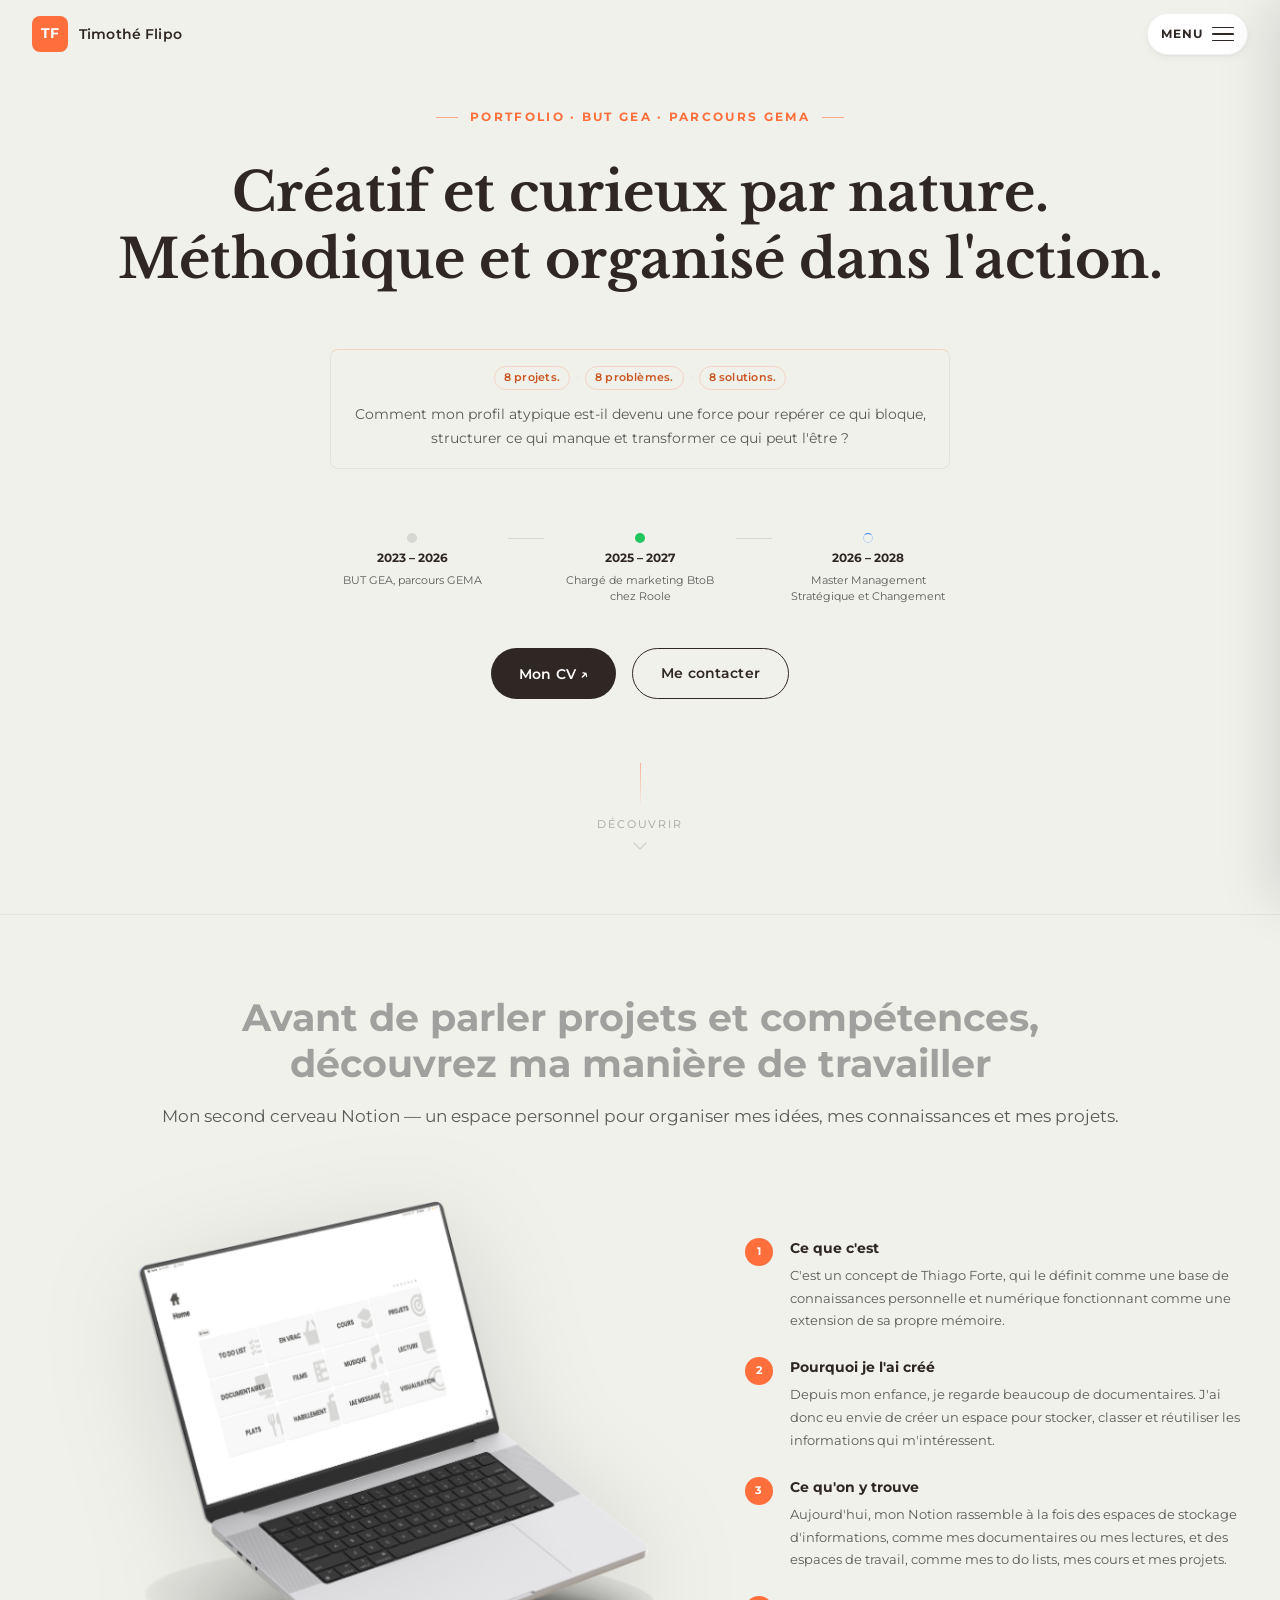
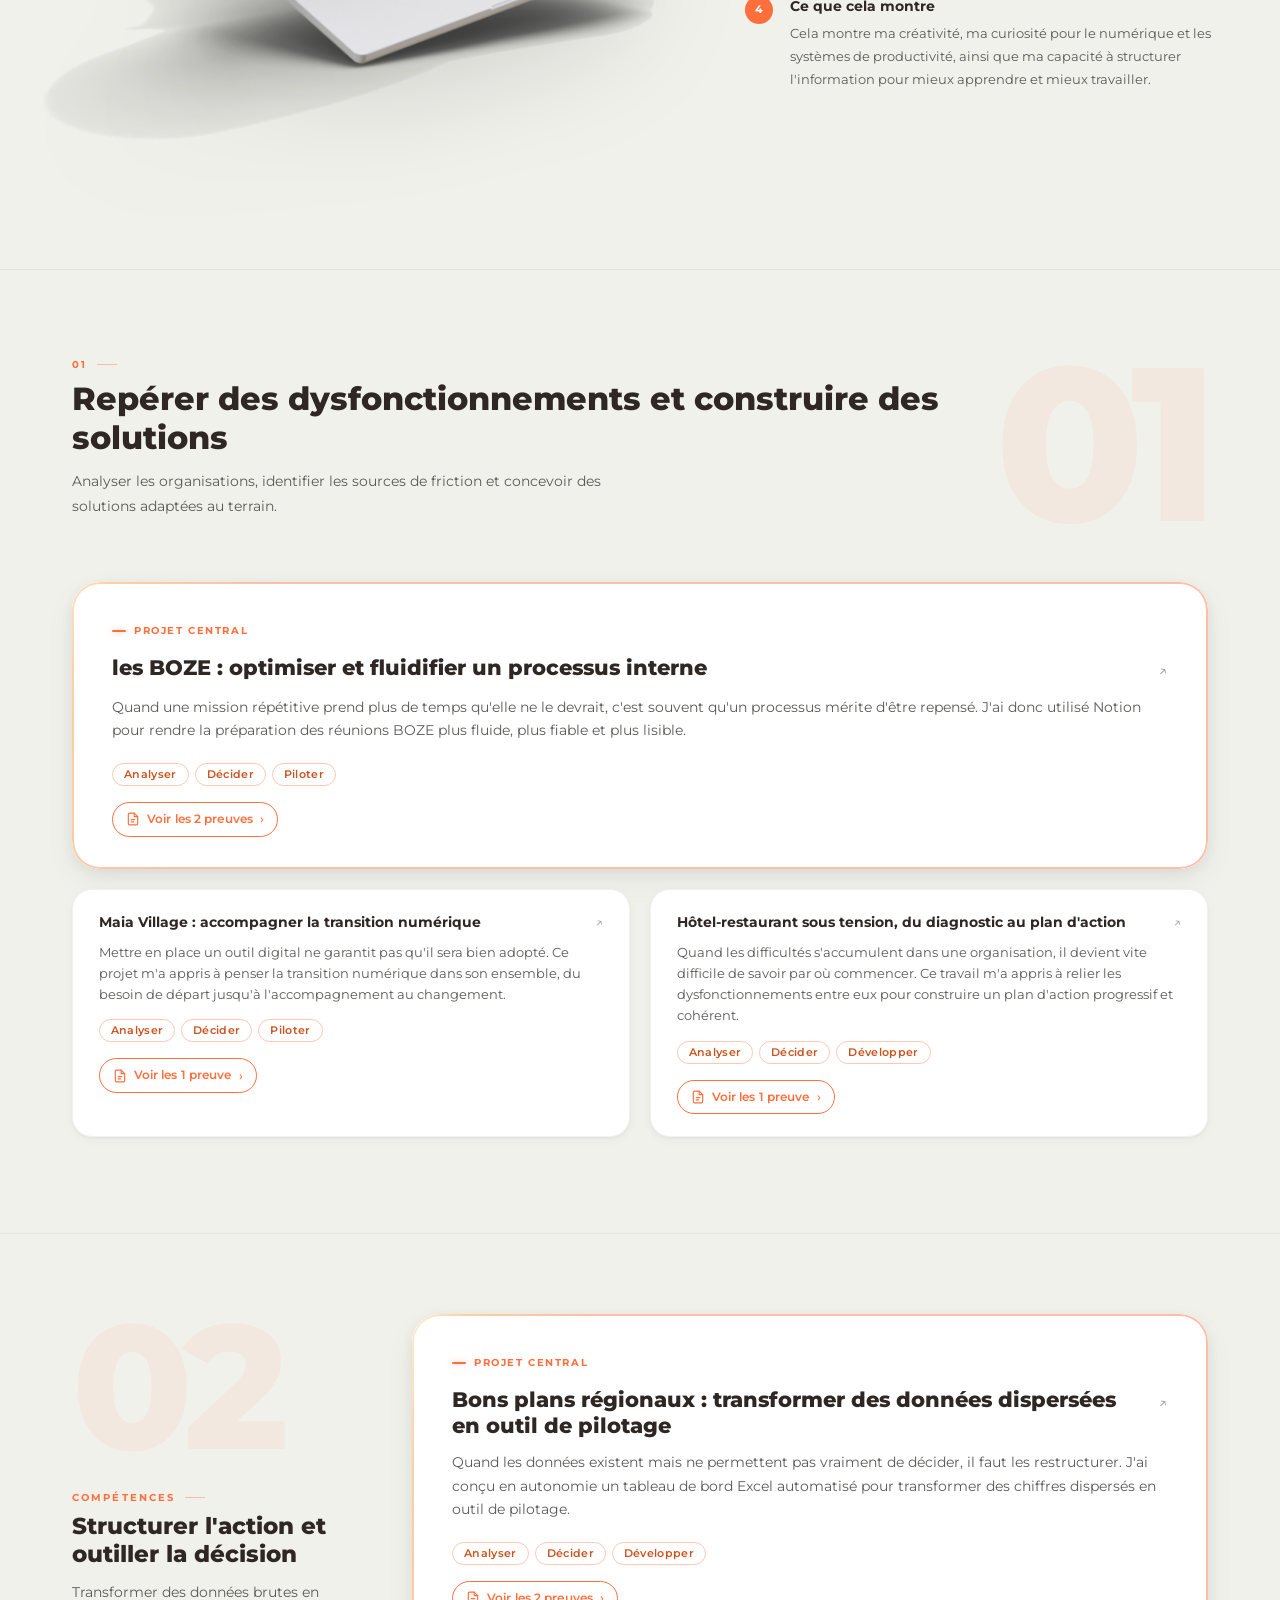
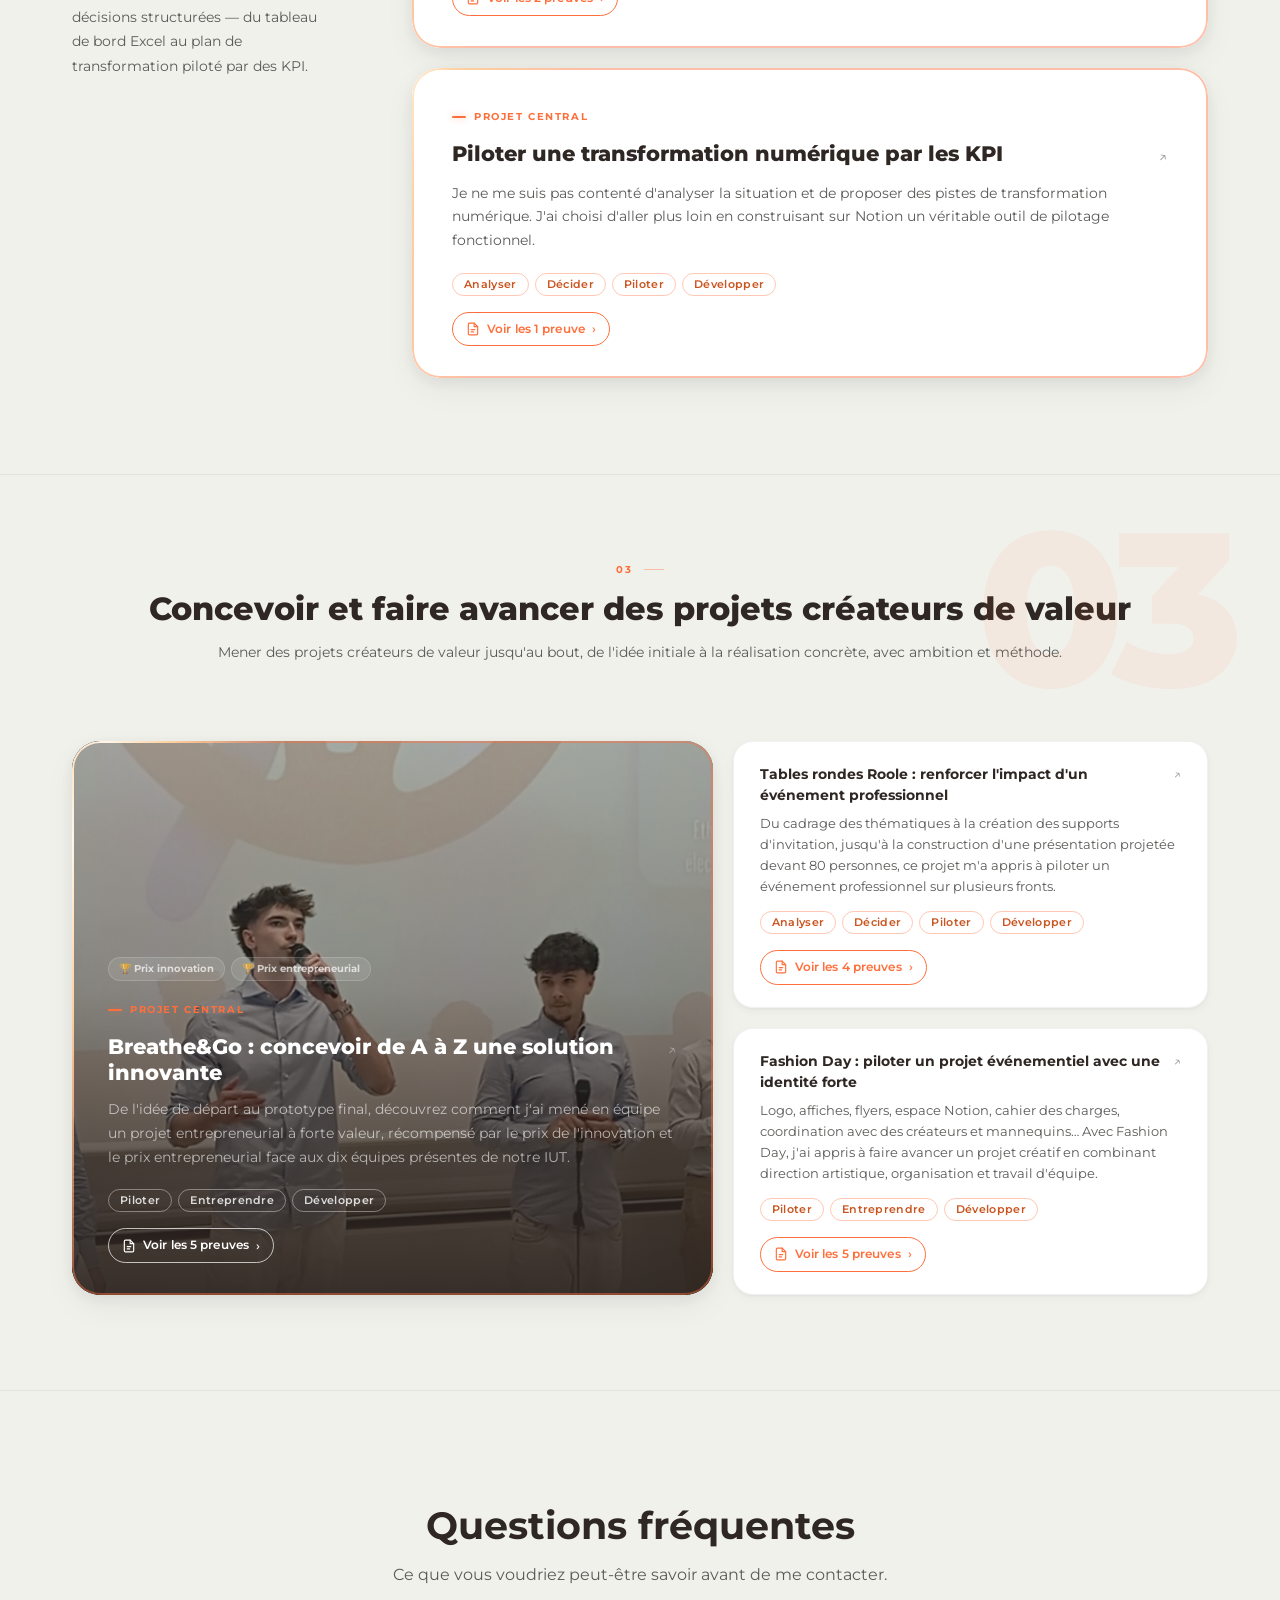
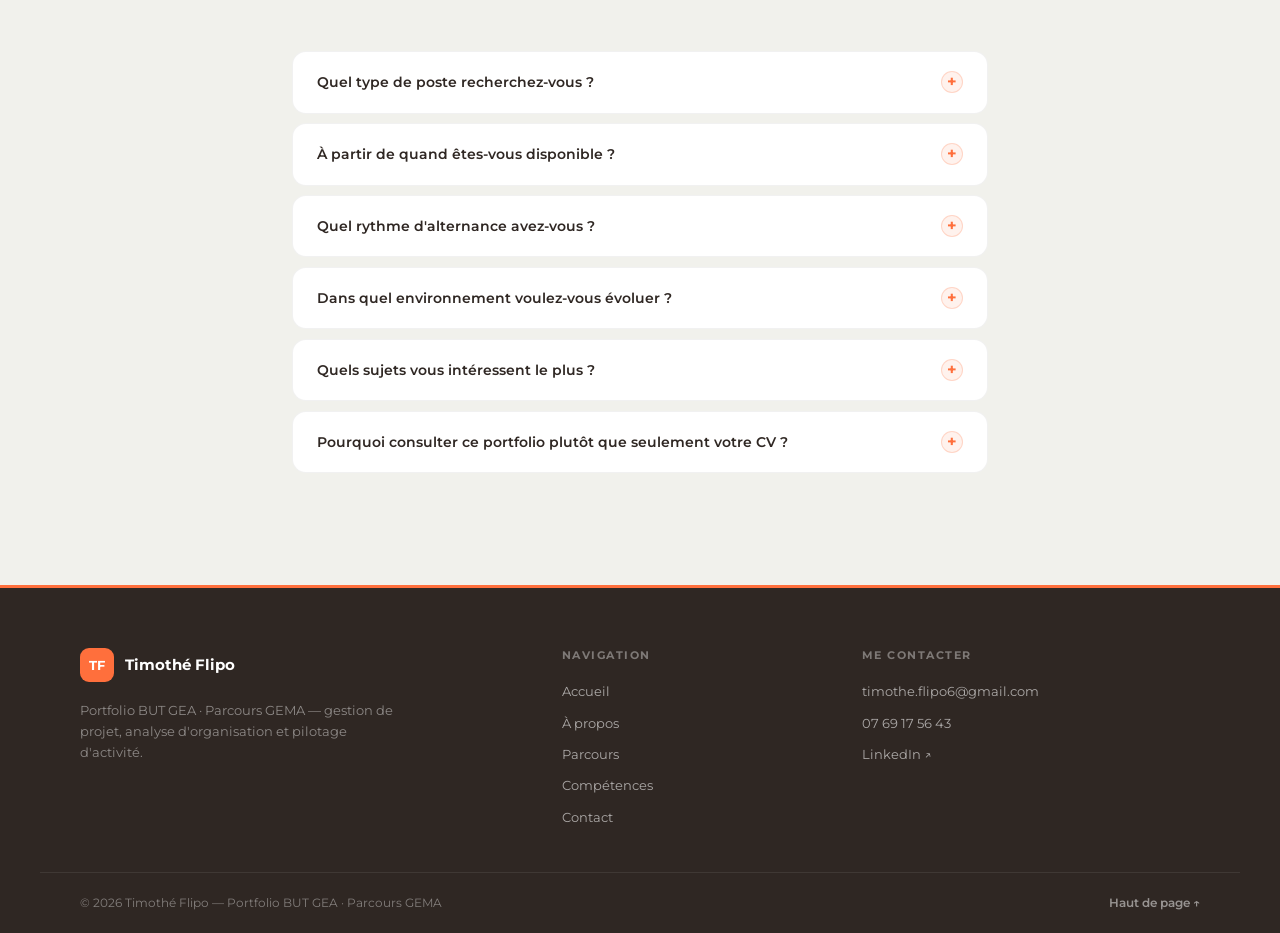
==== commit 640bafce: "Cartes : pills compétences en outline pour cohérence avec bouton preuves (v113) Co-Authored-By: Clau" ====
--- a/index.html
+++ b/index.html
@@ -8,7 +8,7 @@
   <link rel="preconnect" href="https://fonts.googleapis.com">
   <link rel="preconnect" href="https://fonts.gstatic.com" crossorigin>
   <link href="https://fonts.googleapis.com/css2?family=Libre+Baskerville:wght@700&family=Montserrat:wght@400;500;600;700;800&display=swap" rel="stylesheet">
-  <link rel="stylesheet" href="css/style.css?v=112">
+  <link rel="stylesheet" href="css/style.css?v=113">
 </head>
 <body>
 
@@ -153,7 +153,7 @@
     </div>
   </footer>
 
-  <script src="js/data.js?v=112"></script>
-  <script src="js/main.js?v=112"></script>
+  <script src="js/data.js?v=113"></script>
+  <script src="js/main.js?v=113"></script>
 </body>
 </html>
--- a/css/style.css
+++ b/css/style.css
@@ -984,14 +984,14 @@
 .proj-card-featured.img-card .pcf-arrow { color: rgba(255,255,255,0.35); }
 .proj-card-featured.img-card:hover .pcf-arrow { color: var(--accent); }
 .proj-card-featured.img-card .proj-tag {
-  background-color: rgba(255,111,60,0.14);
-  color: var(--accent);
-  border-color: rgba(255,111,60,0.24);
+  background-color: transparent;
+  color: rgba(255,255,255,0.82);
+  border-color: rgba(255,255,255,0.38);
 }
 .proj-card-featured.img-card .proj-tag-clickable:hover {
-  background-color: var(--accent);
-  color: var(--white);
-  border-color: transparent;
+  background-color: rgba(255,255,255,0.14);
+  border-color: rgba(255,255,255,0.75);
+  color: #fff;
 }
 
 /* Project cards */
@@ -1050,21 +1050,18 @@
   border-radius: 50px;
   font-weight: 600;
   letter-spacing: 0.03em;
-  background-color: var(--accent-muted);
+  background-color: transparent;
   color: var(--accent-dark);
-  border: 1px solid var(--accent-border);
+  border: 1px solid rgba(255,111,60,0.38);
   font-family: var(--font-body);
-  transition: background-color 0.2s ease, color 0.2s ease,
-              transform 0.2s cubic-bezier(0.34, 1.56, 0.64, 1),
-              box-shadow 0.2s ease;
+  transition: background-color 0.2s ease, color 0.2s ease, border-color 0.2s ease,
+              transform 0.2s cubic-bezier(0.34, 1.56, 0.64, 1);
 }
 .proj-tag-clickable { cursor: pointer; }
 .proj-tag-clickable:hover {
-  transform: scale(1.08);
-  background-color: var(--accent);
-  color: var(--white);
-  border-color: transparent;
-  box-shadow: 0 3px 10px rgba(255,111,60,0.32);
+  transform: scale(1.05);
+  background-color: rgba(255,111,60,0.08);
+  border-color: var(--accent);
 }
 .proj-tag-clickable:focus-visible {
   outline: 2px solid var(--accent);
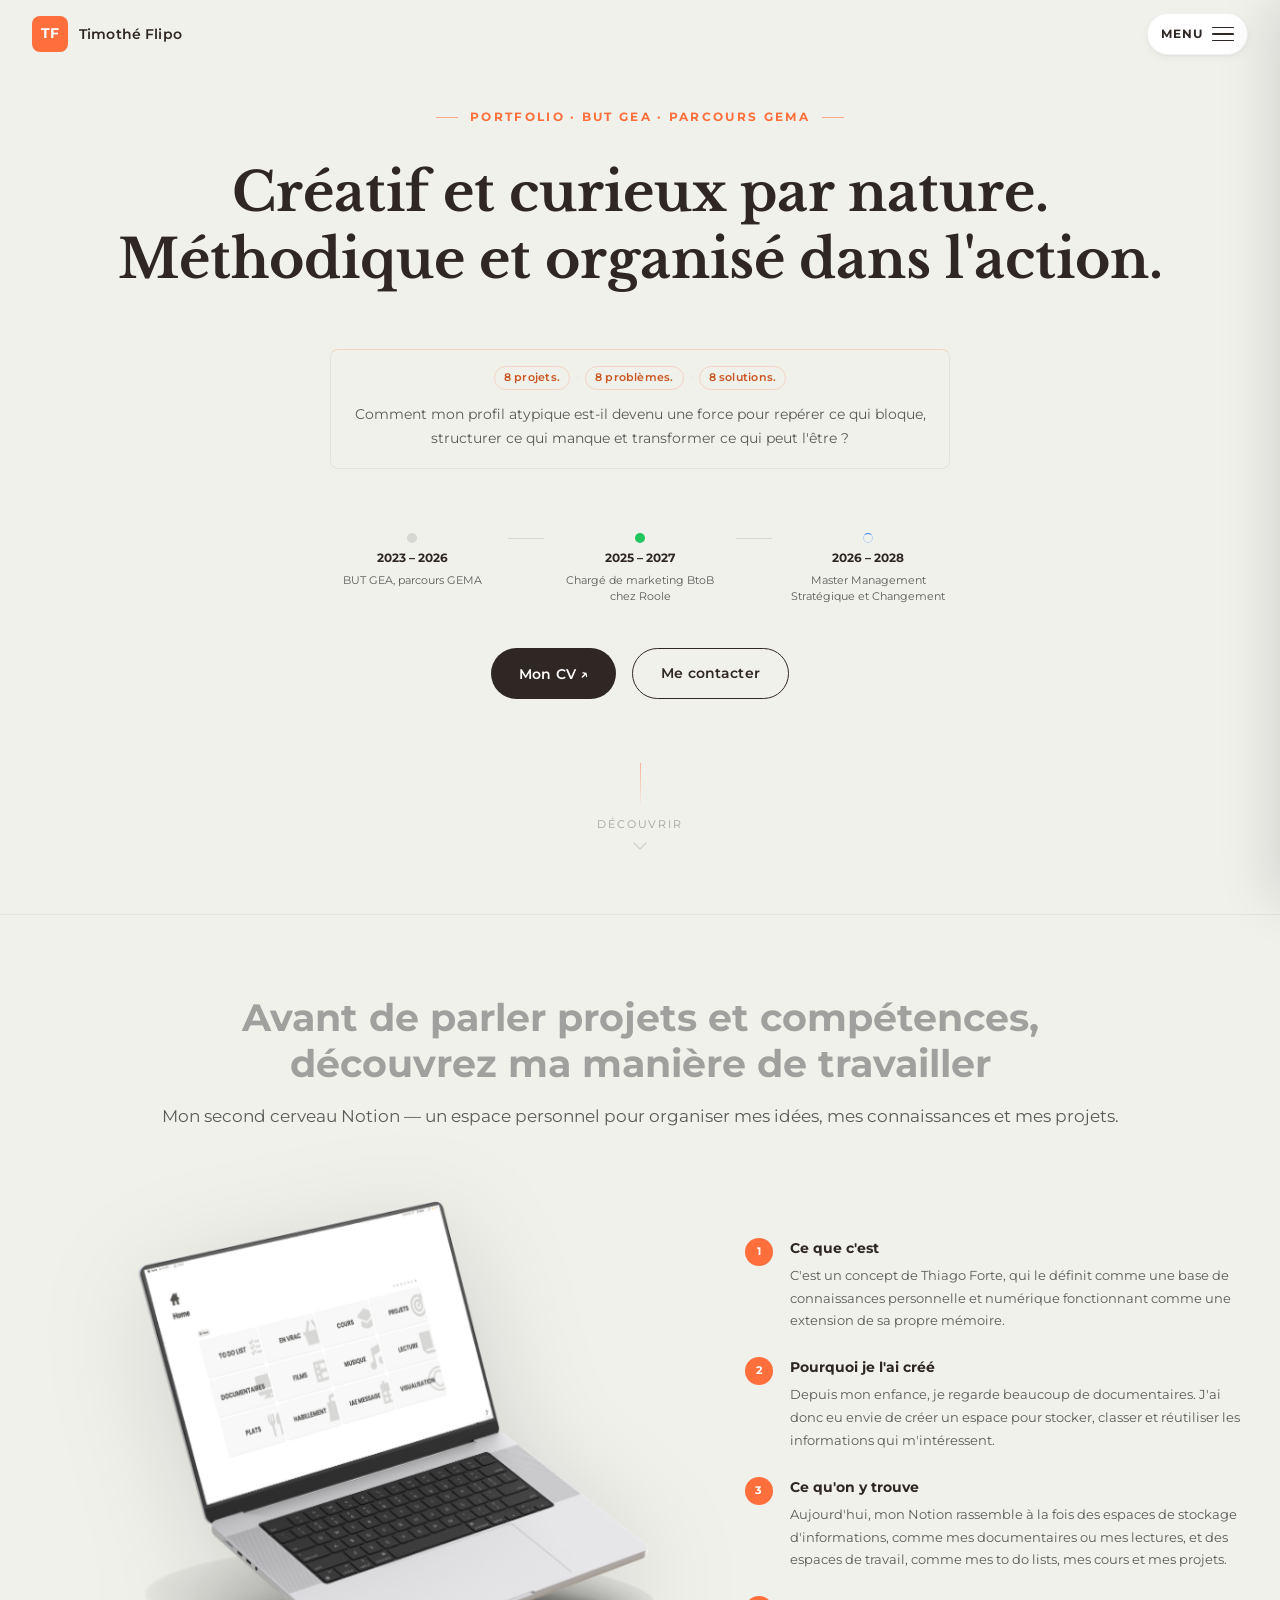
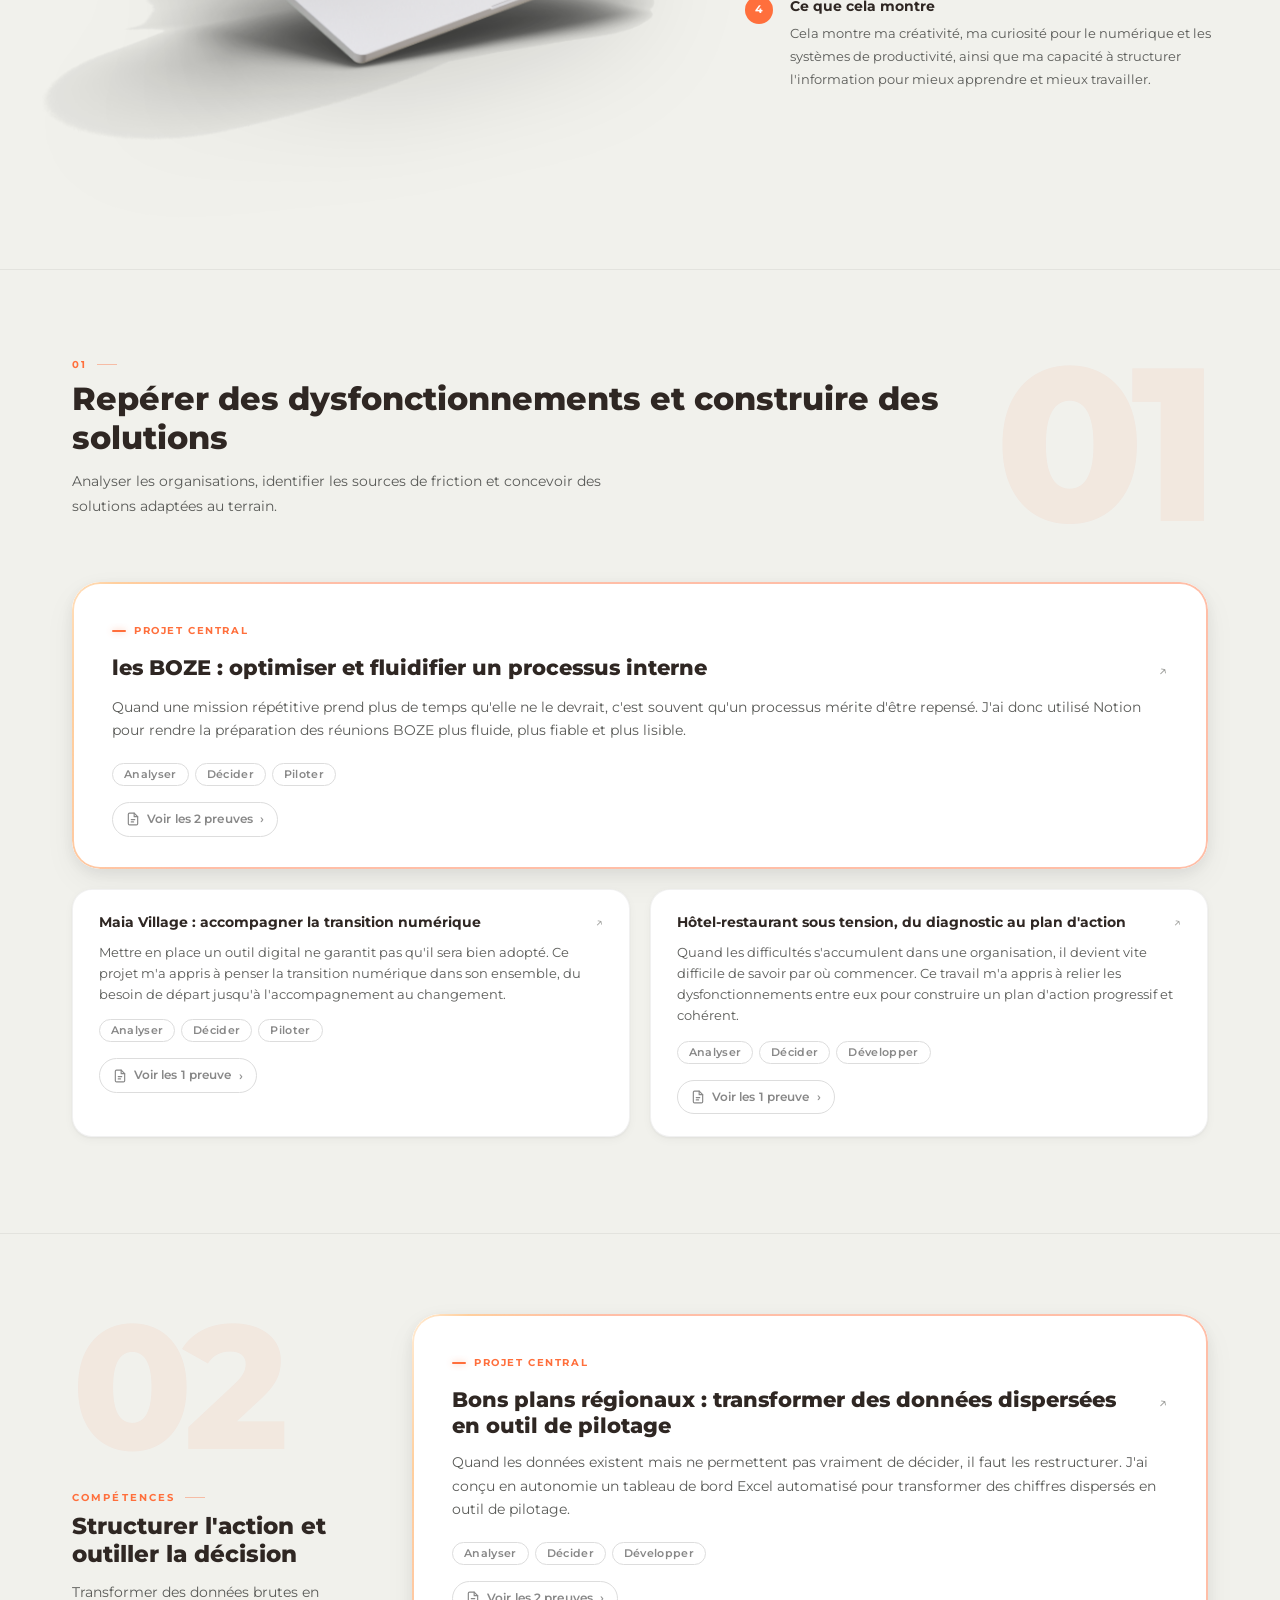
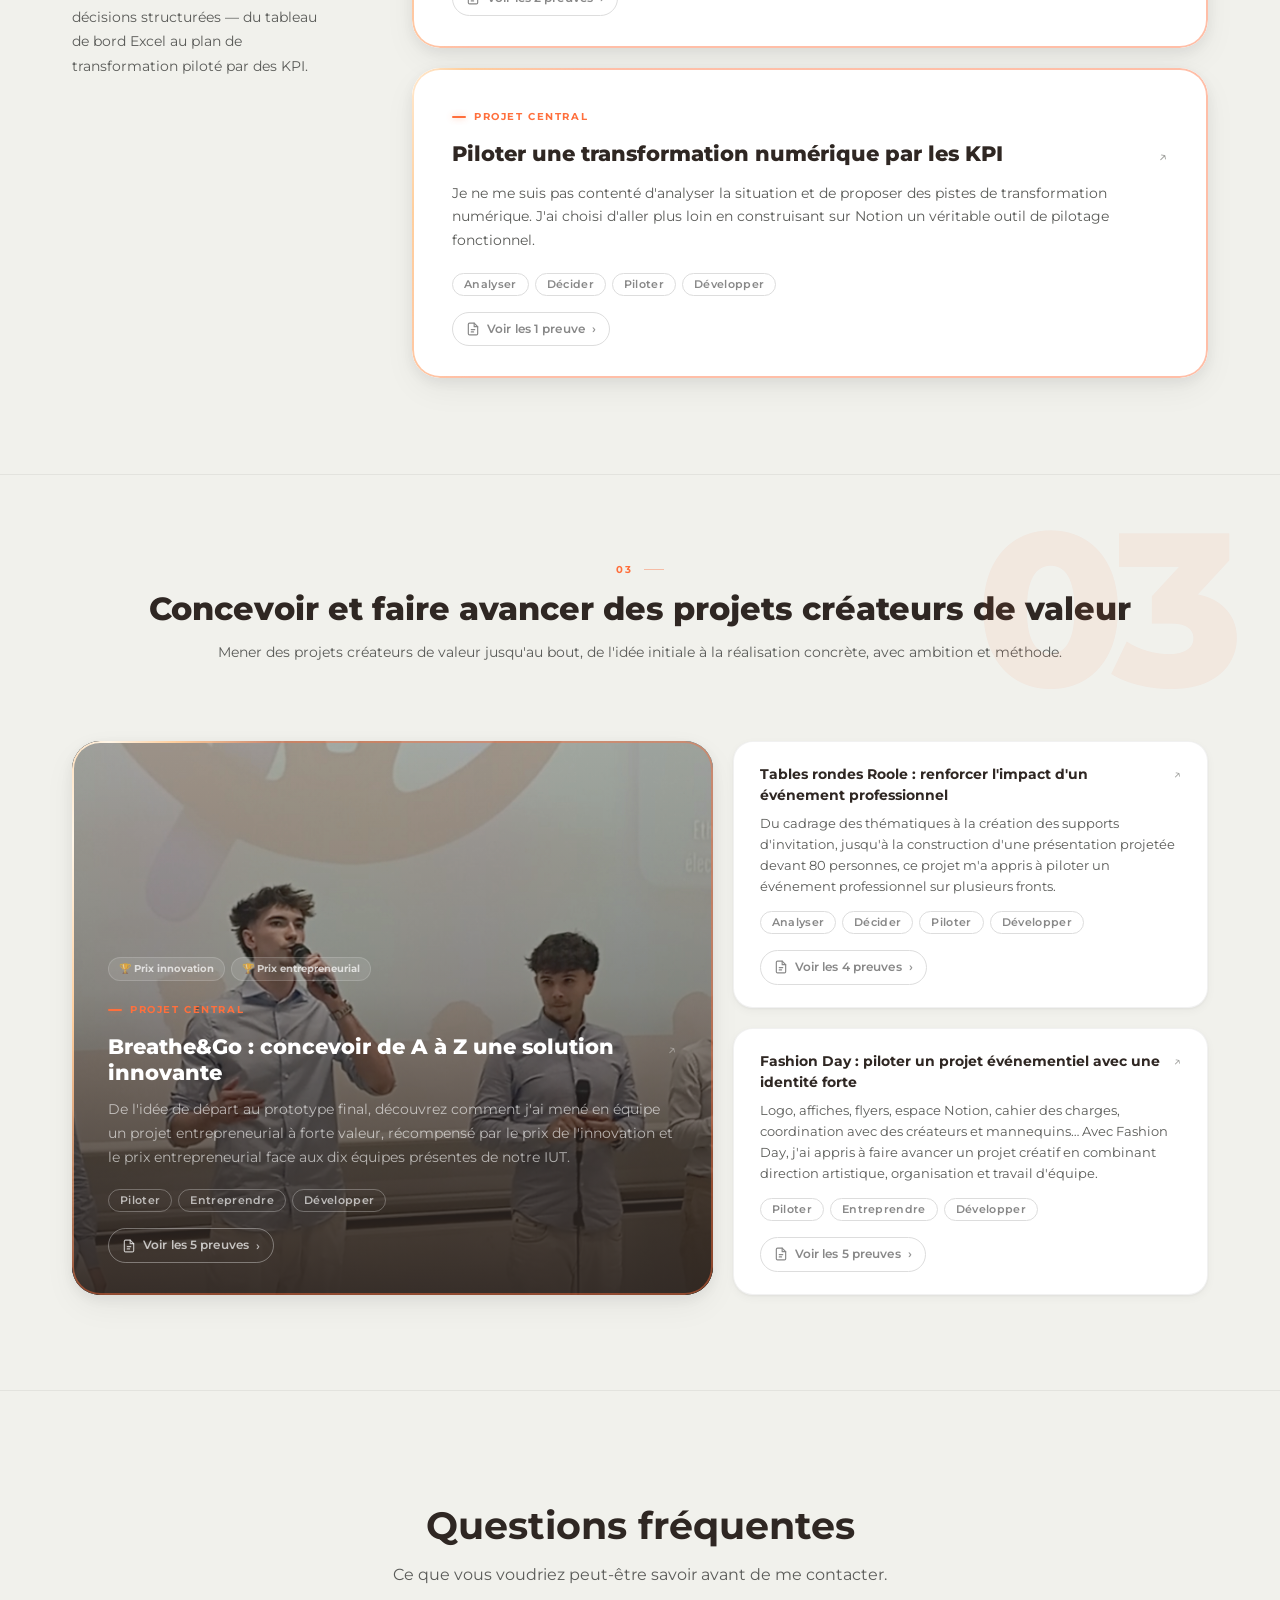
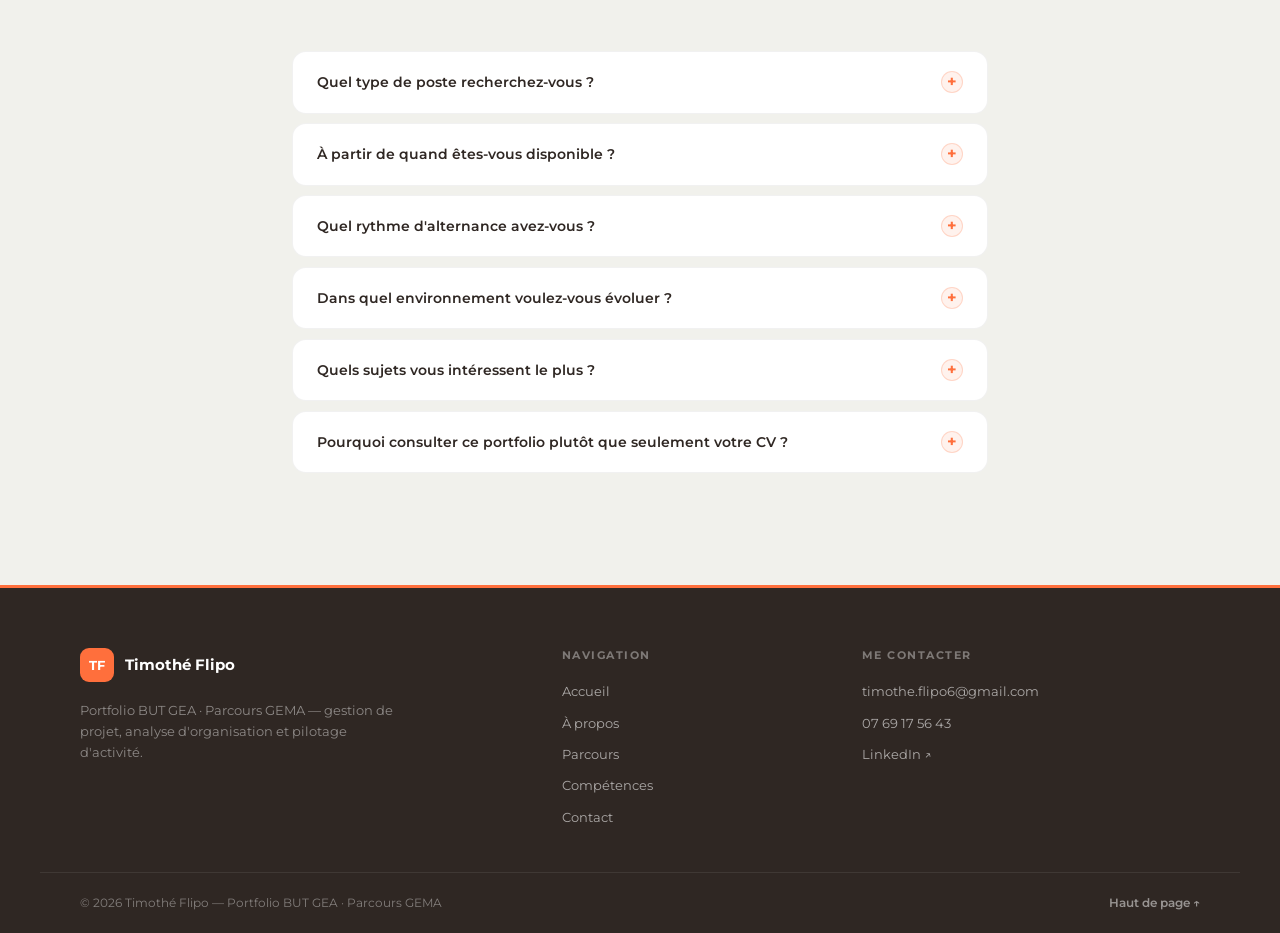
==== commit 204b1d05: "Cartes : pills et bouton preuves en gris neutre, orange seulement au survol (v114) Co-Authored-By: C" ====
--- a/index.html
+++ b/index.html
@@ -8,7 +8,7 @@
   <link rel="preconnect" href="https://fonts.googleapis.com">
   <link rel="preconnect" href="https://fonts.gstatic.com" crossorigin>
   <link href="https://fonts.googleapis.com/css2?family=Libre+Baskerville:wght@700&family=Montserrat:wght@400;500;600;700;800&display=swap" rel="stylesheet">
-  <link rel="stylesheet" href="css/style.css?v=113">
+  <link rel="stylesheet" href="css/style.css?v=114">
 </head>
 <body>
 
@@ -153,7 +153,7 @@
     </div>
   </footer>
 
-  <script src="js/data.js?v=113"></script>
-  <script src="js/main.js?v=113"></script>
+  <script src="js/data.js?v=114"></script>
+  <script src="js/main.js?v=114"></script>
 </body>
 </html>
--- a/css/style.css
+++ b/css/style.css
@@ -985,12 +985,12 @@
 .proj-card-featured.img-card:hover .pcf-arrow { color: var(--accent); }
 .proj-card-featured.img-card .proj-tag {
   background-color: transparent;
-  color: rgba(255,255,255,0.82);
-  border-color: rgba(255,255,255,0.38);
+  color: rgba(255,255,255,0.65);
+  border-color: rgba(255,255,255,0.28);
 }
 .proj-card-featured.img-card .proj-tag-clickable:hover {
-  background-color: rgba(255,255,255,0.14);
-  border-color: rgba(255,255,255,0.75);
+  background-color: rgba(255,255,255,0.12);
+  border-color: rgba(255,255,255,0.7);
   color: #fff;
 }
 
@@ -1051,8 +1051,8 @@
   font-weight: 600;
   letter-spacing: 0.03em;
   background-color: transparent;
-  color: var(--accent-dark);
-  border: 1px solid rgba(255,111,60,0.38);
+  color: #888;
+  border: 1px solid #ddd;
   font-family: var(--font-body);
   transition: background-color 0.2s ease, color 0.2s ease, border-color 0.2s ease,
               transform 0.2s cubic-bezier(0.34, 1.56, 0.64, 1);
@@ -1060,8 +1060,9 @@
 .proj-tag-clickable { cursor: pointer; }
 .proj-tag-clickable:hover {
   transform: scale(1.05);
-  background-color: rgba(255,111,60,0.08);
+  background-color: rgba(255,111,60,0.07);
   border-color: var(--accent);
+  color: var(--accent-dark);
 }
 .proj-tag-clickable:focus-visible {
   outline: 2px solid var(--accent);
@@ -2777,15 +2778,17 @@
   font-size: 0.72rem;
   font-weight: 600;
   letter-spacing: 0.01em;
-  color: var(--accent);
+  color: #888;
   background-color: transparent;
-  border: 1.5px solid var(--accent);
+  border: 1px solid #ddd;
   cursor: pointer;
   box-shadow: none;
-  transition: background-color .2s ease, color .2s ease, transform .2s cubic-bezier(.34,1.56,.64,1);
+  transition: background-color .2s ease, color .2s ease, border-color .2s ease, transform .2s cubic-bezier(.34,1.56,.64,1);
 }
 .proj-preuves:hover {
-  background-color: rgba(255,111,60,0.08);
+  background-color: rgba(255,111,60,0.07);
+  border-color: var(--accent);
+  color: var(--accent-dark);
   transform: translateY(-1px);
 }
 .proj-preuves:focus-visible { outline: 2px solid var(--accent-dark); outline-offset: 2px; }
@@ -2797,9 +2800,9 @@
 }
 .proj-preuves-arrow { font-size: 1.05em; line-height: 1; opacity: 0.9; transition: transform .2s ease; }
 .proj-preuves:hover .proj-preuves-arrow { transform: translateX(3px); }
-/* Sur la carte image sombre (Breathe&Go) : contour blanc pour contraste */
-.proj-card-featured.img-card .proj-preuves { color: #fff; border-color: rgba(255,255,255,0.7); }
-.proj-card-featured.img-card .proj-preuves:hover { background-color: rgba(255,255,255,0.15); }
+/* Sur la carte image sombre (Breathe&Go) : contour blanc semi-transparent */
+.proj-card-featured.img-card .proj-preuves { color: rgba(255,255,255,0.7); border-color: rgba(255,255,255,0.35); }
+.proj-card-featured.img-card .proj-preuves:hover { background-color: rgba(255,255,255,0.12); border-color: rgba(255,255,255,0.75); color: #fff; }
 
 /* --- Modale liste des preuves (réutilise .comp-modal) --- */
 .preuves-modal { width: min(860px, 100%); }
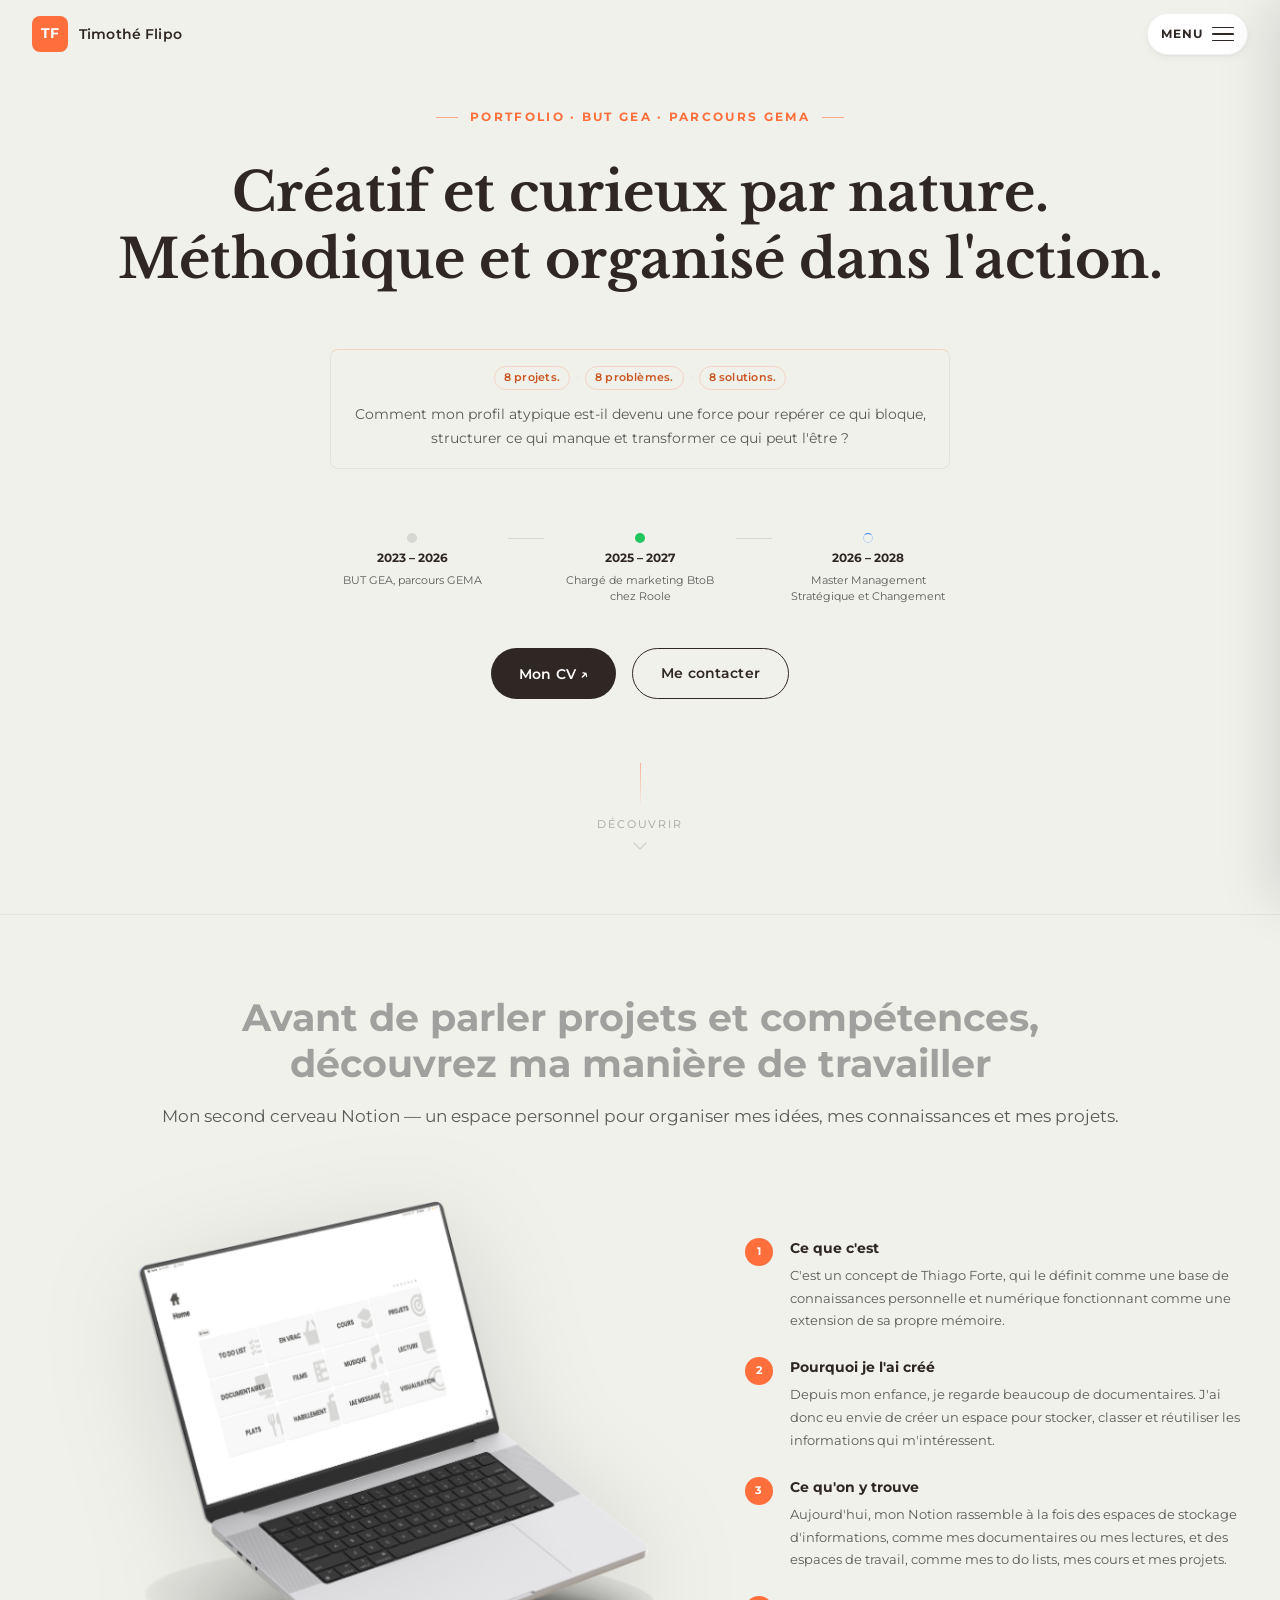
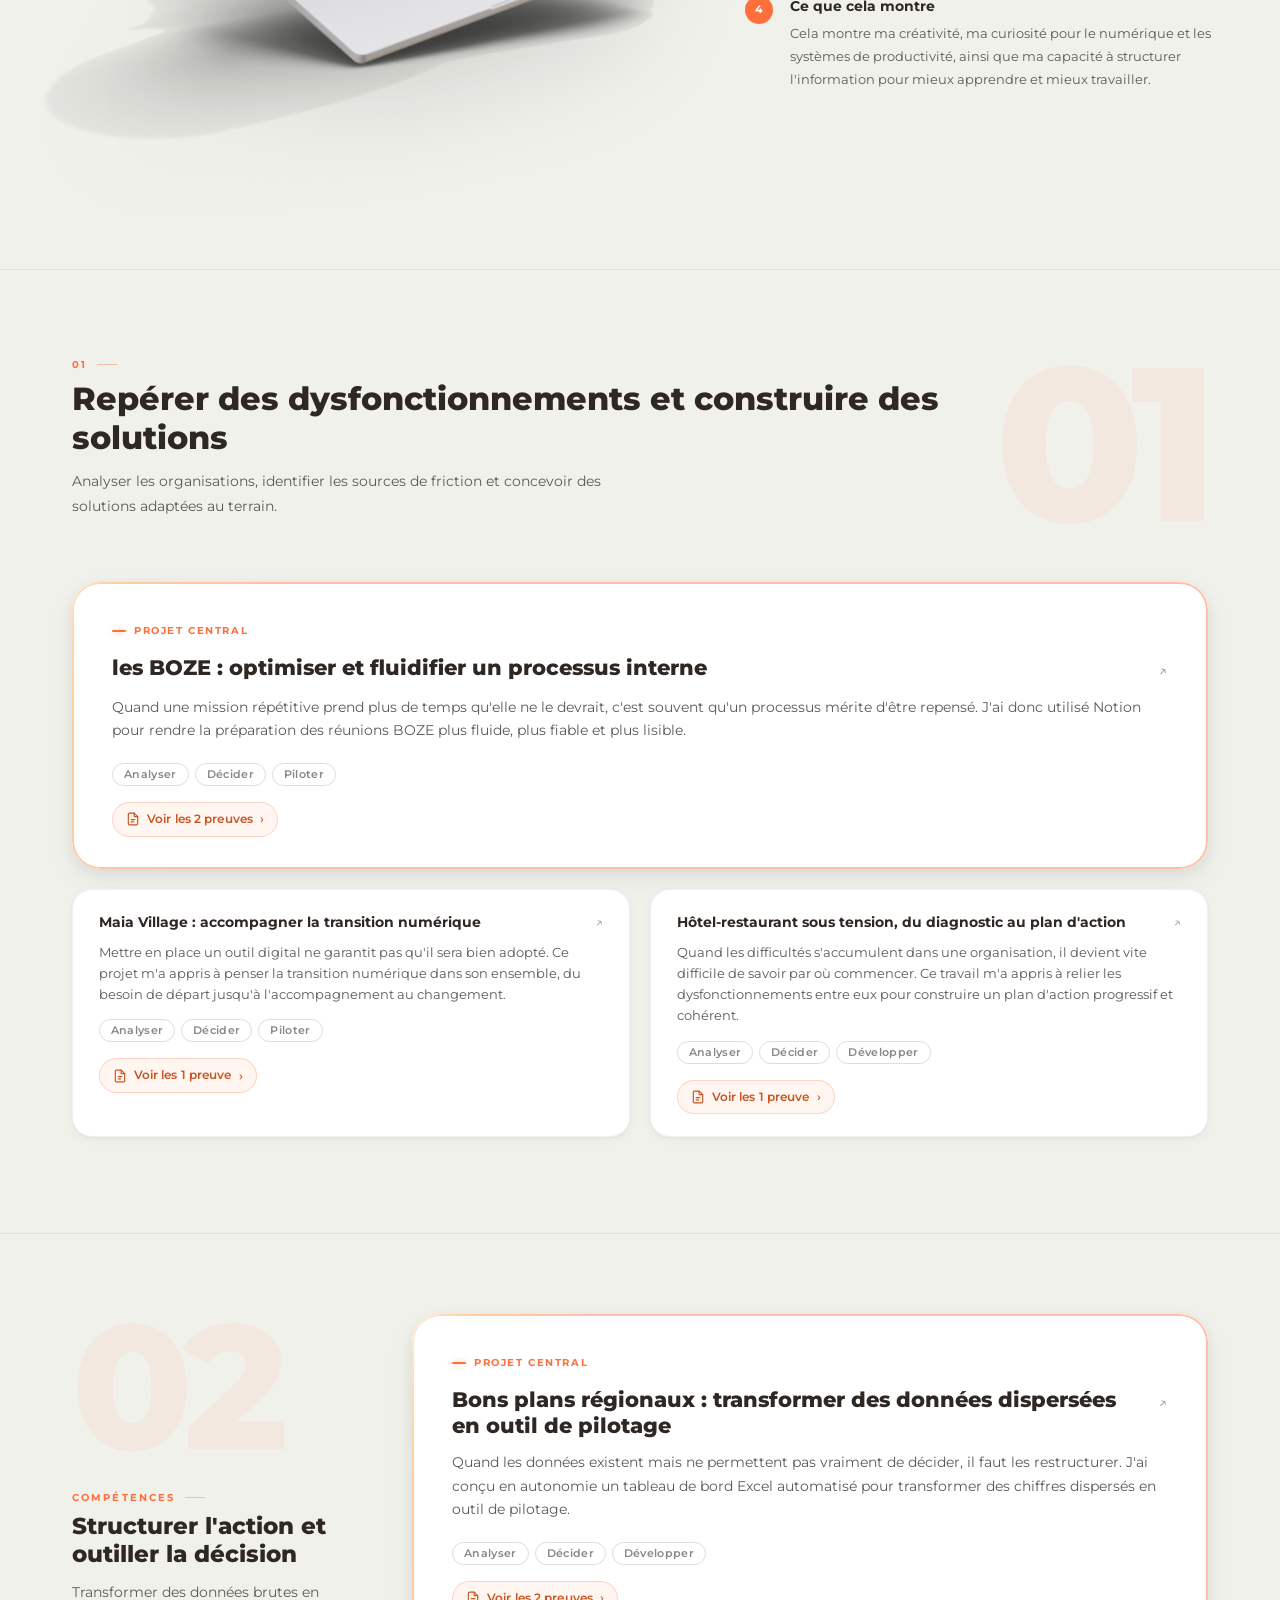
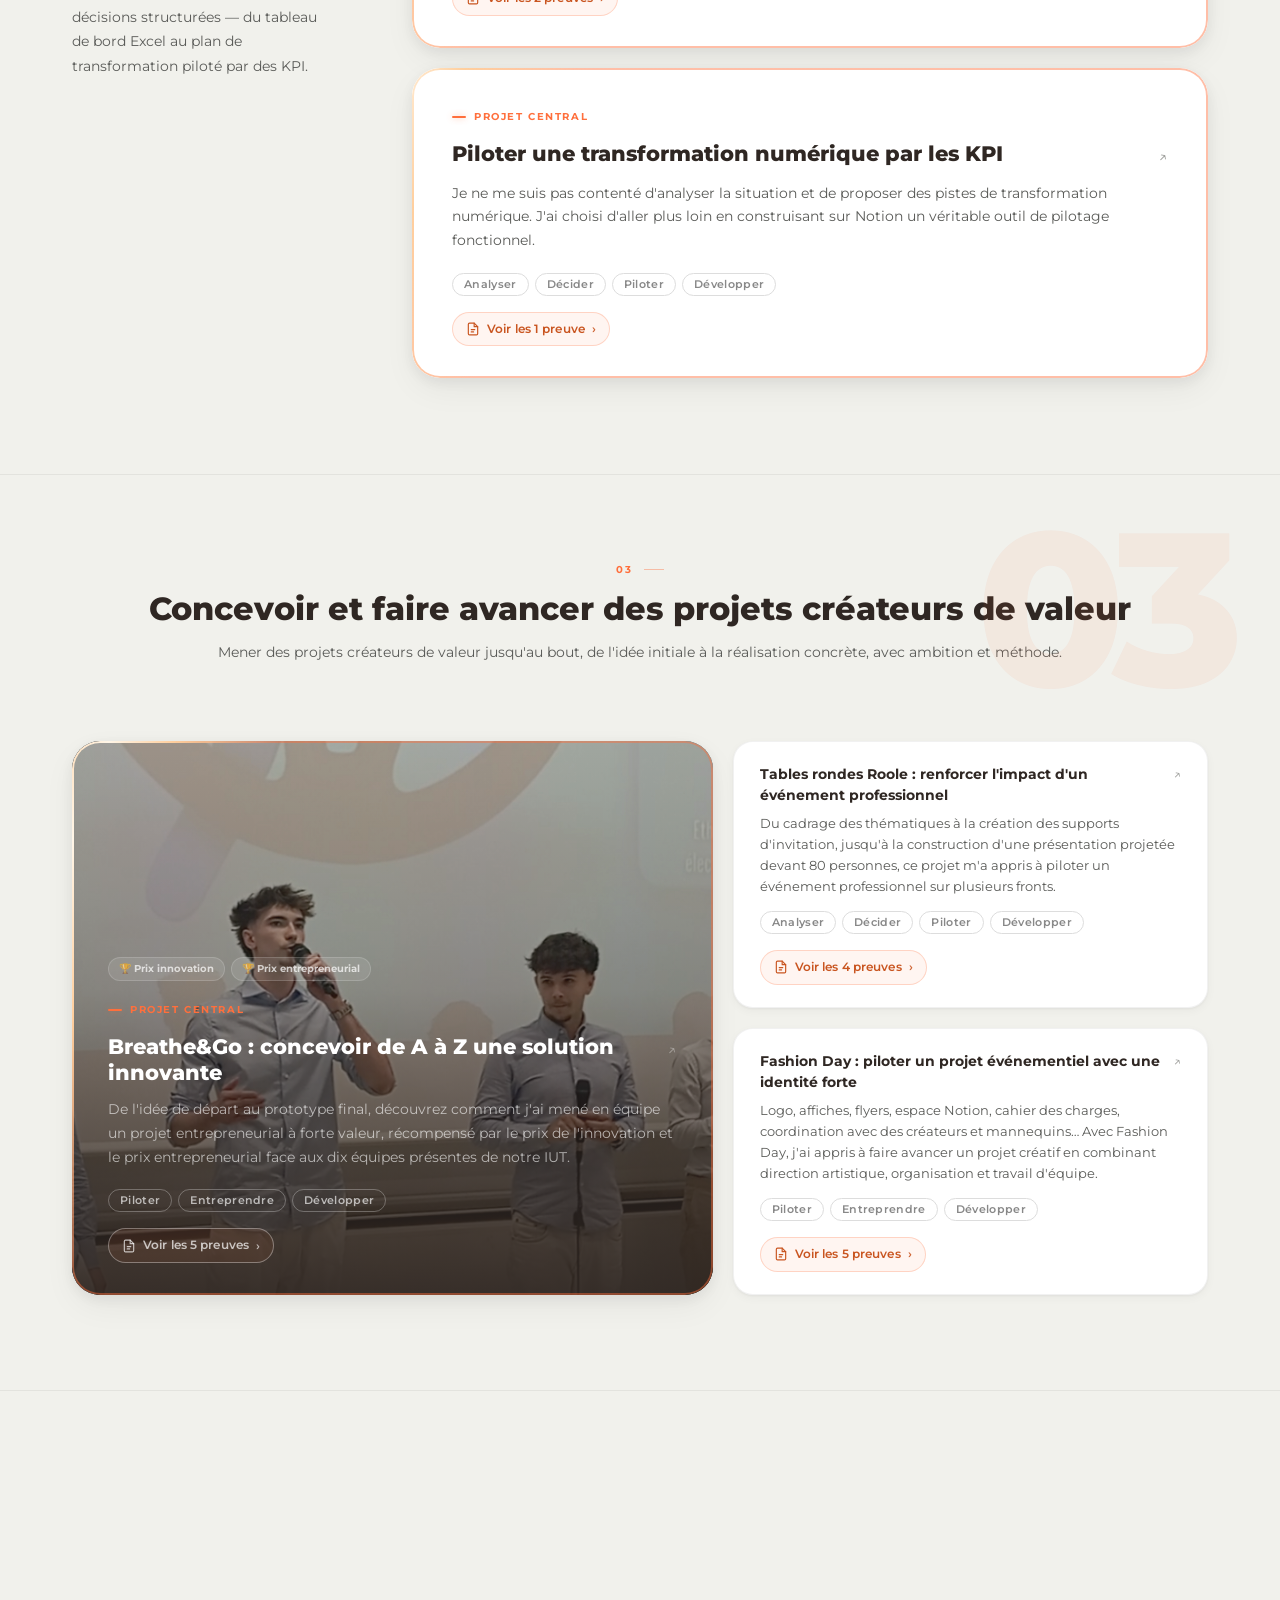
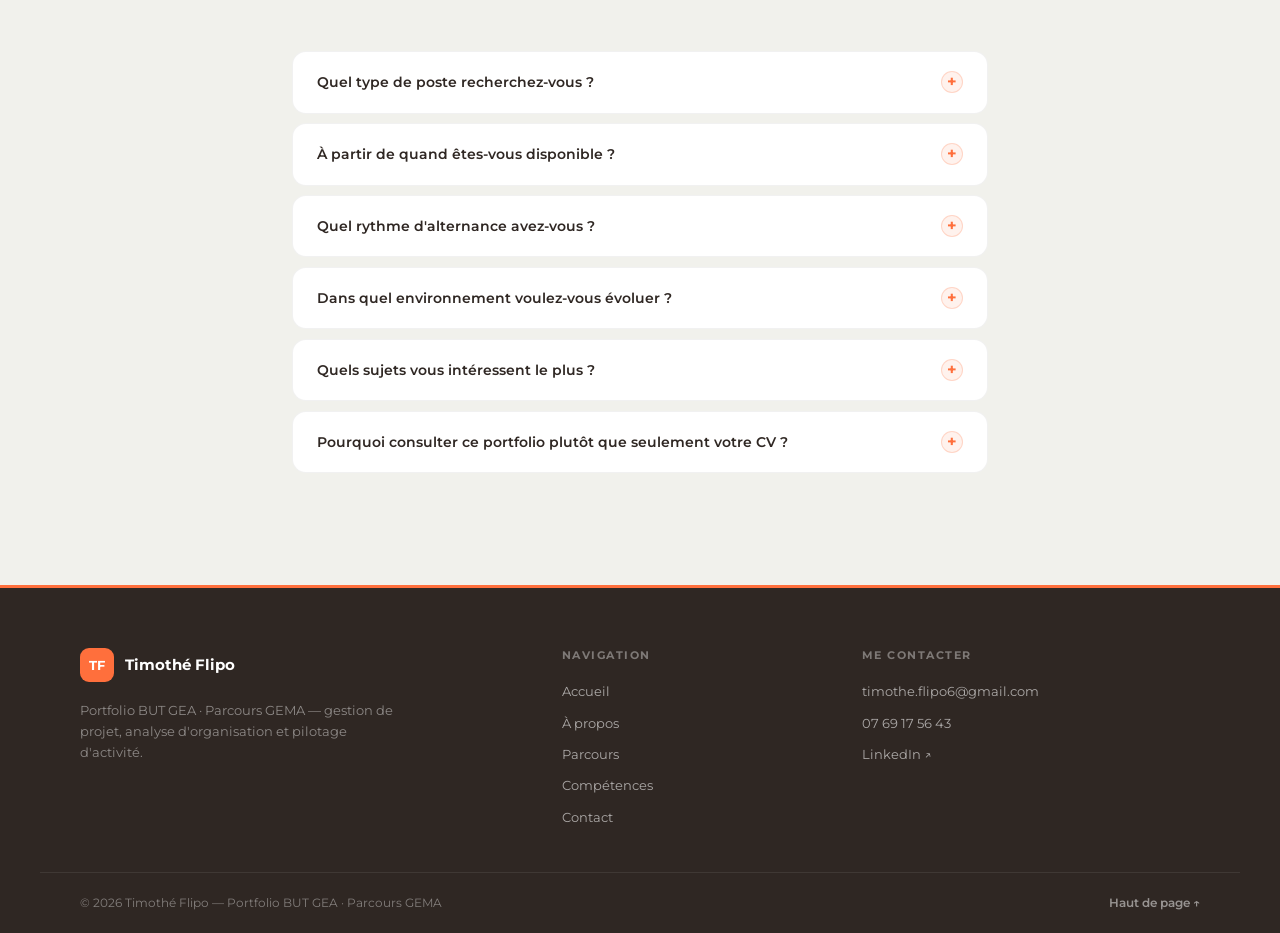
==== commit c4df5b50: "Cartes : bouton preuves avec voile orange pour le différencier des pills compétences (v115) Co-Autho" ====
--- a/index.html
+++ b/index.html
@@ -8,7 +8,7 @@
   <link rel="preconnect" href="https://fonts.googleapis.com">
   <link rel="preconnect" href="https://fonts.gstatic.com" crossorigin>
   <link href="https://fonts.googleapis.com/css2?family=Libre+Baskerville:wght@700&family=Montserrat:wght@400;500;600;700;800&display=swap" rel="stylesheet">
-  <link rel="stylesheet" href="css/style.css?v=114">
+  <link rel="stylesheet" href="css/style.css?v=115">
 </head>
 <body>
 
@@ -153,7 +153,7 @@
     </div>
   </footer>
 
-  <script src="js/data.js?v=114"></script>
-  <script src="js/main.js?v=114"></script>
+  <script src="js/data.js?v=115"></script>
+  <script src="js/main.js?v=115"></script>
 </body>
 </html>
--- a/css/style.css
+++ b/css/style.css
@@ -2778,16 +2778,16 @@
   font-size: 0.72rem;
   font-weight: 600;
   letter-spacing: 0.01em;
-  color: #888;
-  background-color: transparent;
-  border: 1px solid #ddd;
+  color: var(--accent-dark);
+  background-color: rgba(255,111,60,0.07);
+  border: 1px solid rgba(255,111,60,0.25);
   cursor: pointer;
   box-shadow: none;
   transition: background-color .2s ease, color .2s ease, border-color .2s ease, transform .2s cubic-bezier(.34,1.56,.64,1);
 }
 .proj-preuves:hover {
-  background-color: rgba(255,111,60,0.07);
-  border-color: var(--accent);
+  background-color: rgba(255,111,60,0.14);
+  border-color: rgba(255,111,60,0.5);
   color: var(--accent-dark);
   transform: translateY(-1px);
 }
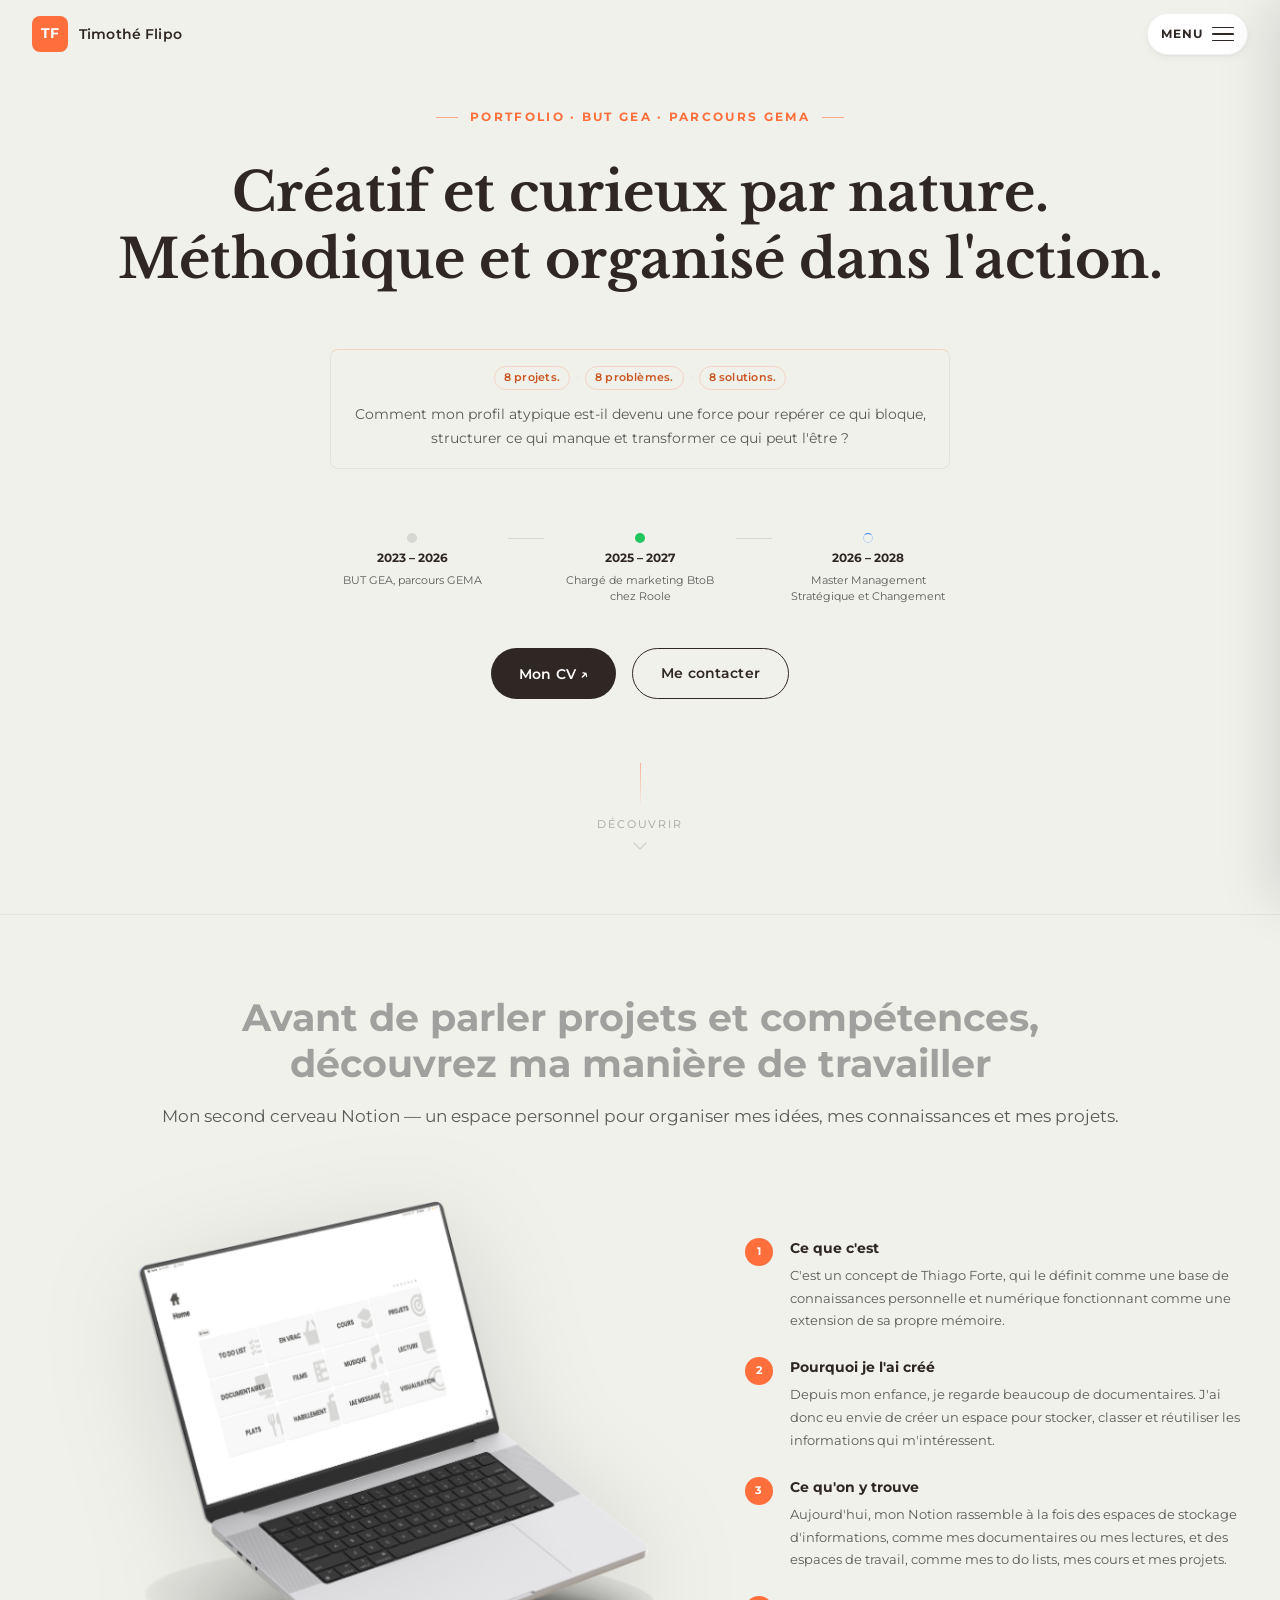
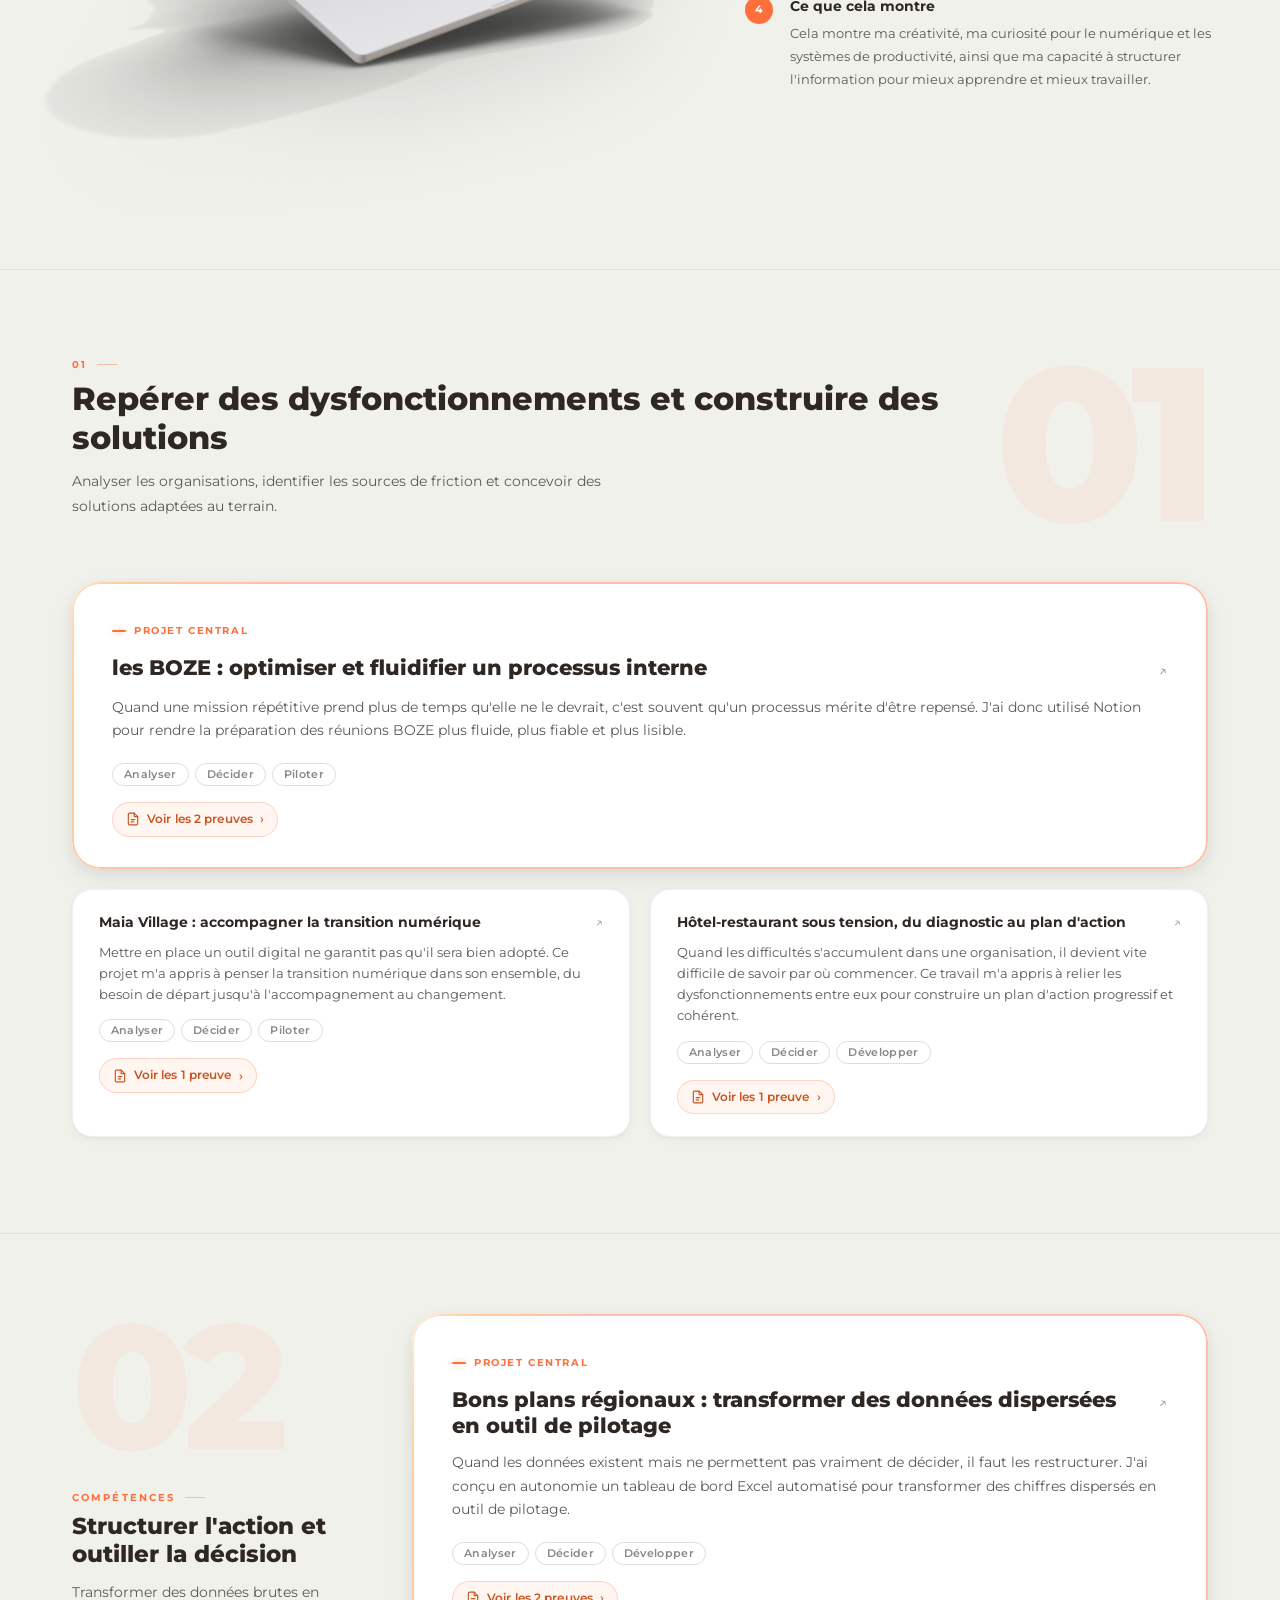
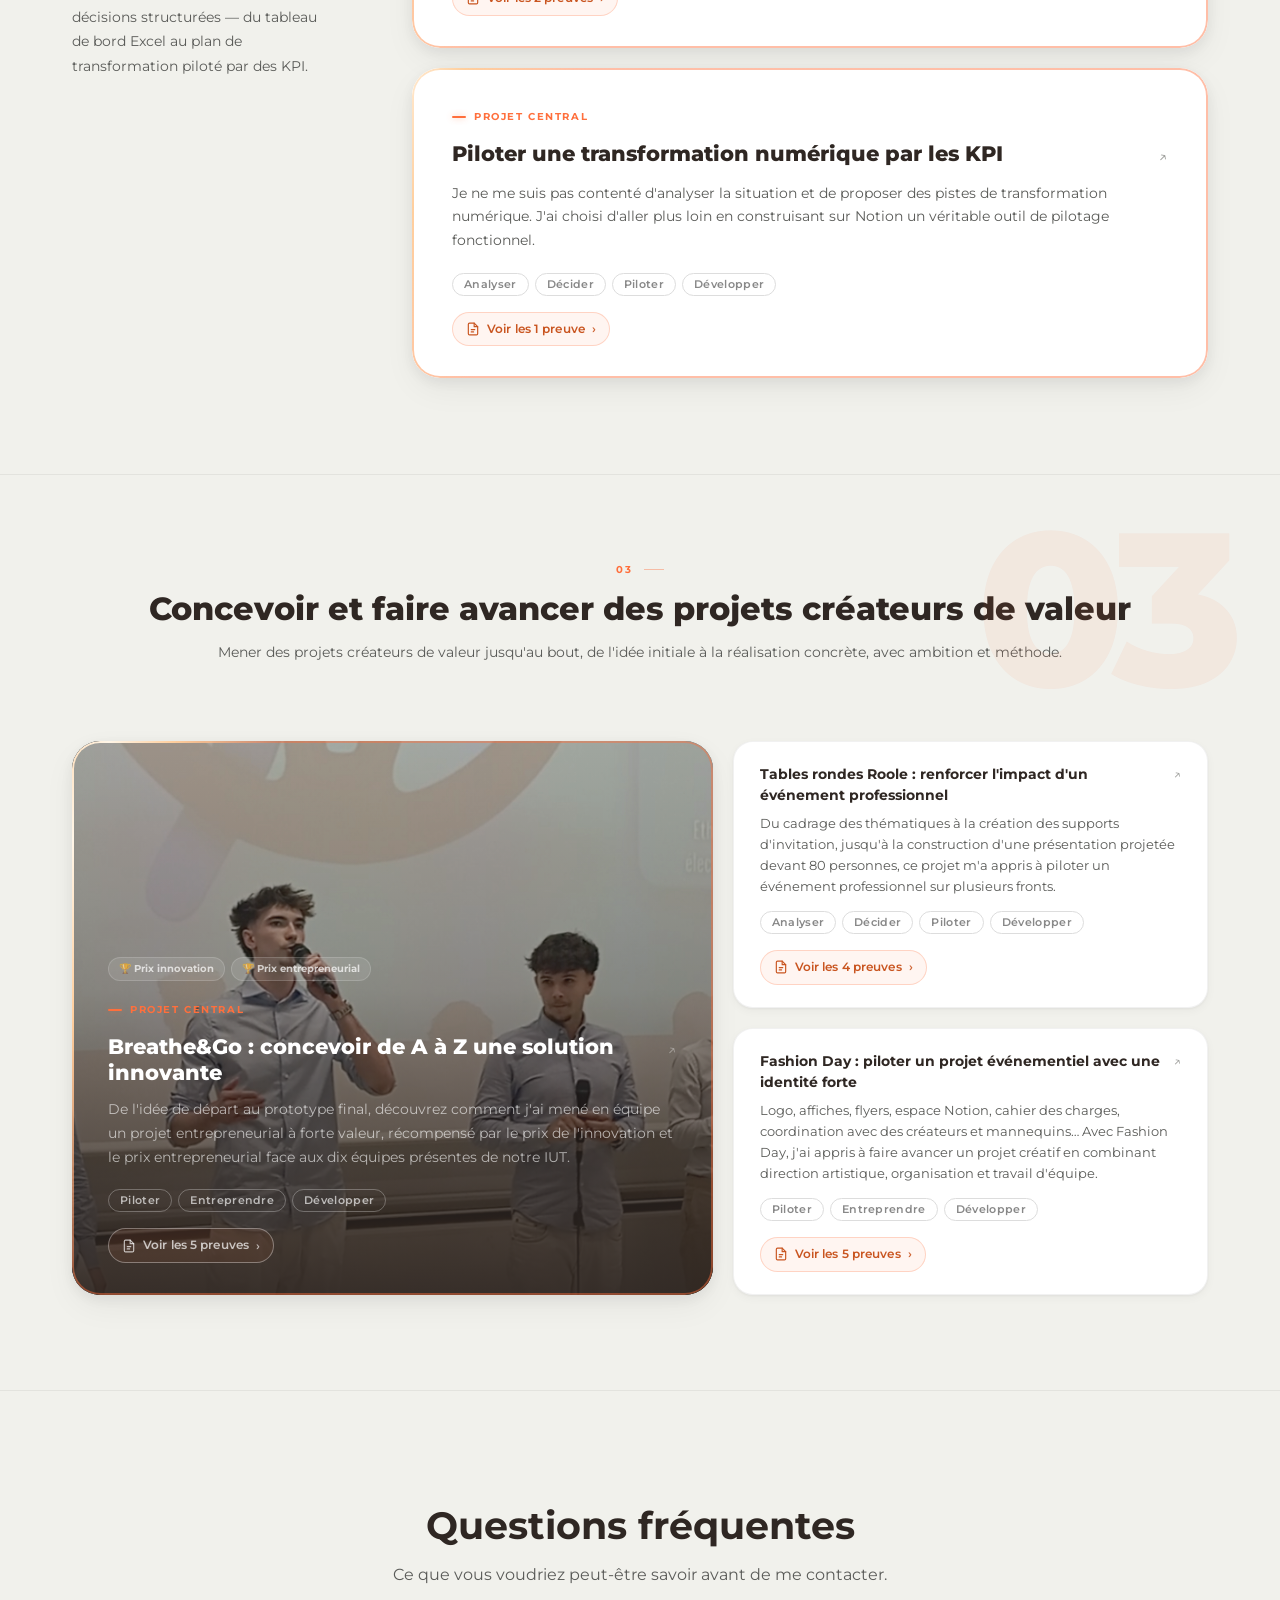
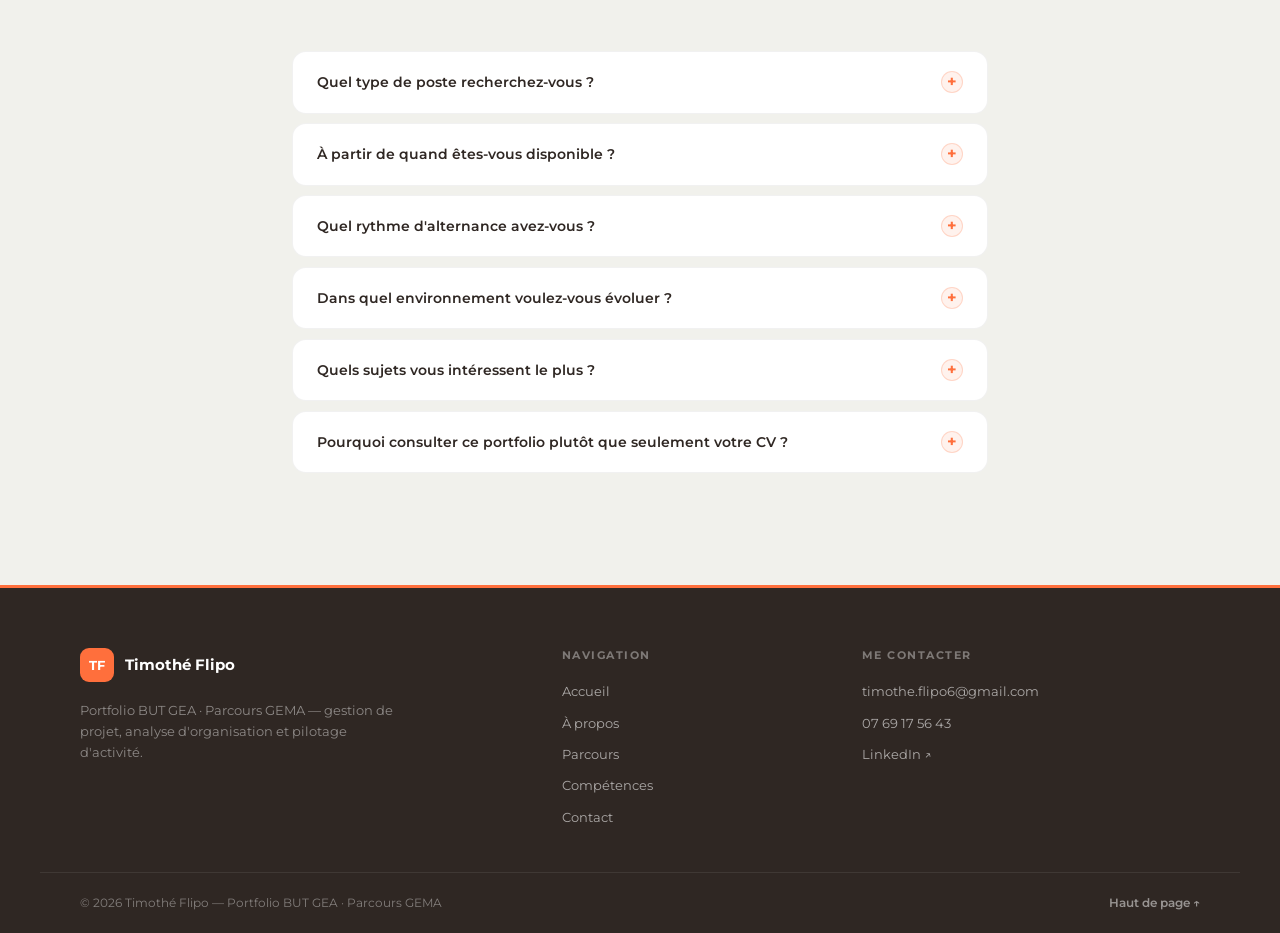
==== commit 30818cb8: "Compétences : cartes fond blanc + barre colorée gauche, DA cohérente (v116) Co-Authored-By: Claude S" ====
--- a/index.html
+++ b/index.html
@@ -8,7 +8,7 @@
   <link rel="preconnect" href="https://fonts.googleapis.com">
   <link rel="preconnect" href="https://fonts.gstatic.com" crossorigin>
   <link href="https://fonts.googleapis.com/css2?family=Libre+Baskerville:wght@700&family=Montserrat:wght@400;500;600;700;800&display=swap" rel="stylesheet">
-  <link rel="stylesheet" href="css/style.css?v=115">
+  <link rel="stylesheet" href="css/style.css?v=116">
 </head>
 <body>
 
@@ -153,7 +153,7 @@
     </div>
   </footer>
 
-  <script src="js/data.js?v=115"></script>
-  <script src="js/main.js?v=115"></script>
+  <script src="js/data.js?v=116"></script>
+  <script src="js/main.js?v=116"></script>
 </body>
 </html>
--- a/css/style.css
+++ b/css/style.css
@@ -1950,36 +1950,32 @@
   position: relative;
   min-height: 160px;
   transition: transform var(--t-med), box-shadow var(--t-med);
+  background: var(--white);
+  border: 1px solid #e8e8e8;
 }
 .comp-card:hover {
   transform: translateY(-4px);
-  box-shadow: 0 16px 40px rgba(0,0,0,0.14);
-}
-
-.comp-card-bg {
-  position: absolute;
-  inset: 0;
-  border-radius: var(--r-xl);
-  background-size: cover;
-  background-position: center;
-  transition: transform 0.7s ease;
-}
-.comp-card:hover .comp-card-bg { transform: scale(1.05); }
-
+  box-shadow: 0 16px 40px rgba(0,0,0,0.10);
+  border-color: transparent;
+}
+
+.comp-card-bg { display: none; }
+
+/* Barre colorée gauche — reprend le gradient de la compétence */
 .comp-card-gradient {
   position: absolute;
-  inset: 0;
-  border-radius: var(--r-xl);
-  transition: opacity var(--t-med);
-}
-.comp-card-overlay {
-  position: absolute;
-  inset: 0;
-  background: linear-gradient(to top, rgba(0,0,0,0.38) 0%, rgba(0,0,0,0.04) 55%, transparent 100%);
-  transition: opacity var(--t-med);
-  border-radius: var(--r-xl);
-}
-.comp-card:hover .comp-card-overlay { opacity: 0.88; }
+  inset: 0 auto 0 0;
+  width: 5px;
+  opacity: 1;
+  transition: width var(--t-med), opacity var(--t-med);
+}
+/* Sur hover : légère teinte en fond */
+.comp-card:hover .comp-card-gradient {
+  width: 100%;
+  opacity: 0.06;
+}
+
+.comp-card-overlay { display: none; }
 
 .comp-content {
   position: relative;
@@ -1987,26 +1983,26 @@
   display: flex;
   flex-direction: column;
   justify-content: flex-end;
-  padding: 1.5rem 2rem;
+  padding: 1.5rem 2rem 1.5rem 2.4rem;
 }
 .comp-num {
   font-size: 0.58rem;
   letter-spacing: 0.22em;
   text-transform: uppercase;
-  color: rgba(255,255,255,0.45);
+  color: #aaa;
   margin-bottom: 8px;
 }
 .comp-name {
   font-family: var(--font-display);
   font-weight: 800;
   font-size: 1.6rem;
-  color: var(--white);
+  color: var(--text);
   margin-bottom: 8px;
   line-height: 1.1;
 }
 .comp-desc {
   font-size: 0.82rem;
-  color: rgba(255,255,255,0.75);
+  color: var(--text-muted);
   line-height: 1.58;
   margin-bottom: 1rem;
   max-height: 0;
@@ -2020,7 +2016,7 @@
   align-items: center;
   gap: 6px;
   font-size: 0.78rem;
-  color: rgba(255,255,255,0.45);
+  color: #bbb;
   transition: color var(--t-fast), gap var(--t-fast);
   font-weight: 600;
 }
@@ -2047,8 +2043,8 @@
 .comp-level-badge {
   display: inline-flex;
   align-items: center;
-  background: rgba(255,255,255,0.18);
-  color: rgba(255,255,255,0.95);
+  background: transparent;
+  color: #999;
   font-size: 0.6rem;
   font-weight: 700;
   letter-spacing: 0.08em;
@@ -2056,7 +2052,7 @@
   padding: 3px 10px;
   border-radius: 99px;
   margin-bottom: 0.45rem;
-  border: 1px solid rgba(255,255,255,0.28);
+  border: 1px solid #e0e0e0;
   align-self: flex-start;
 }
 
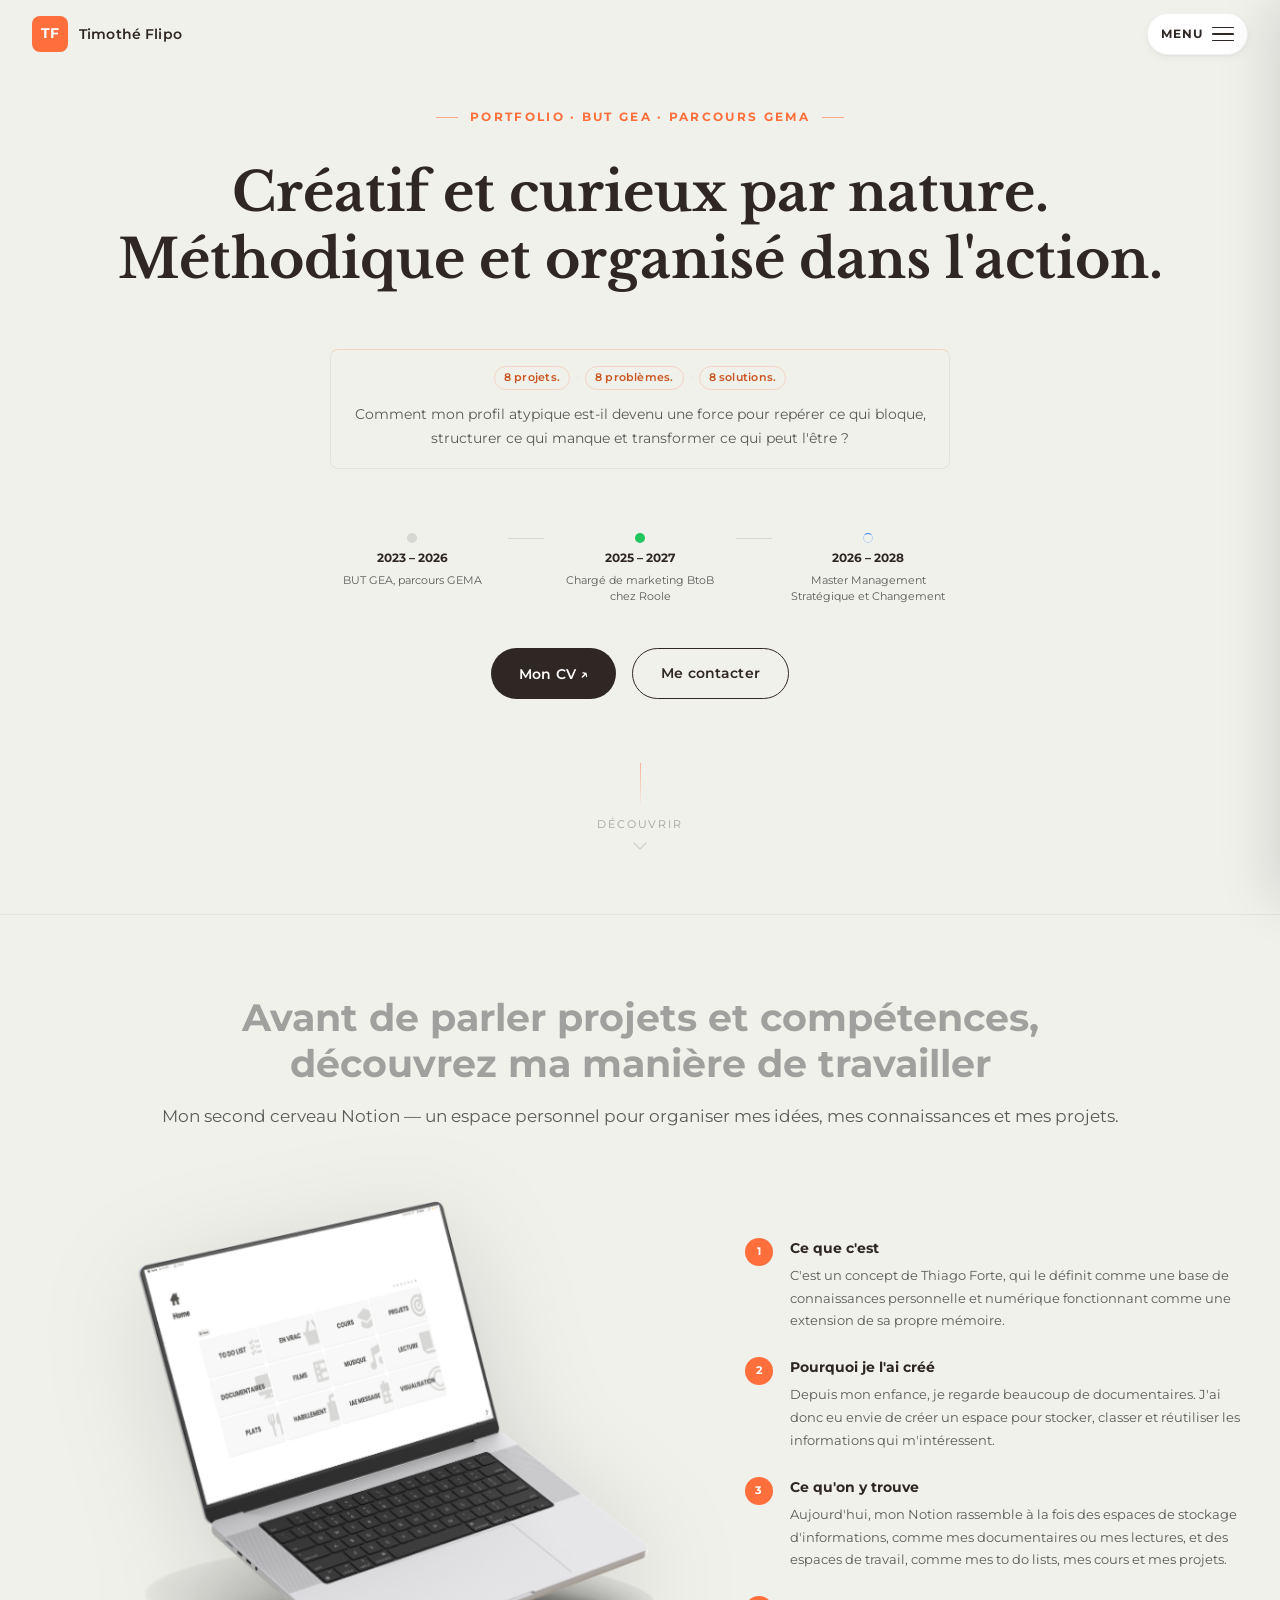
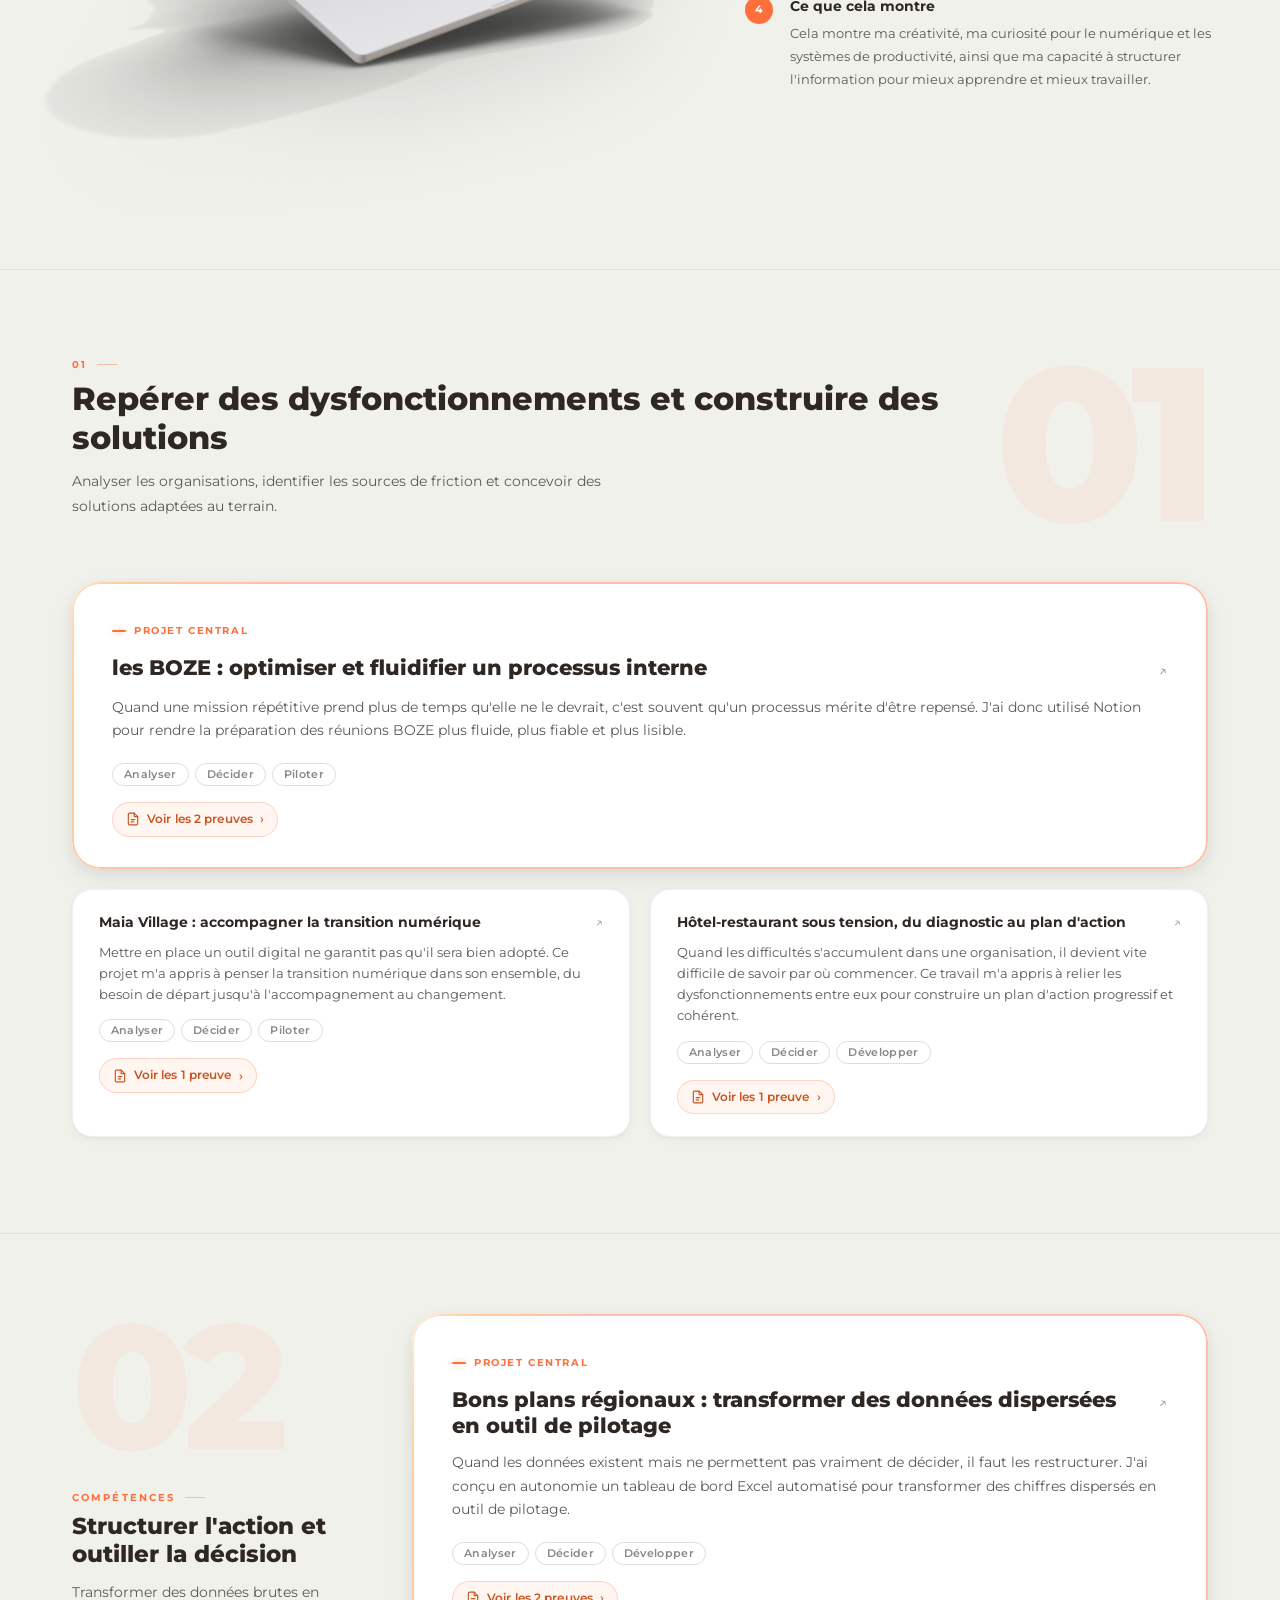
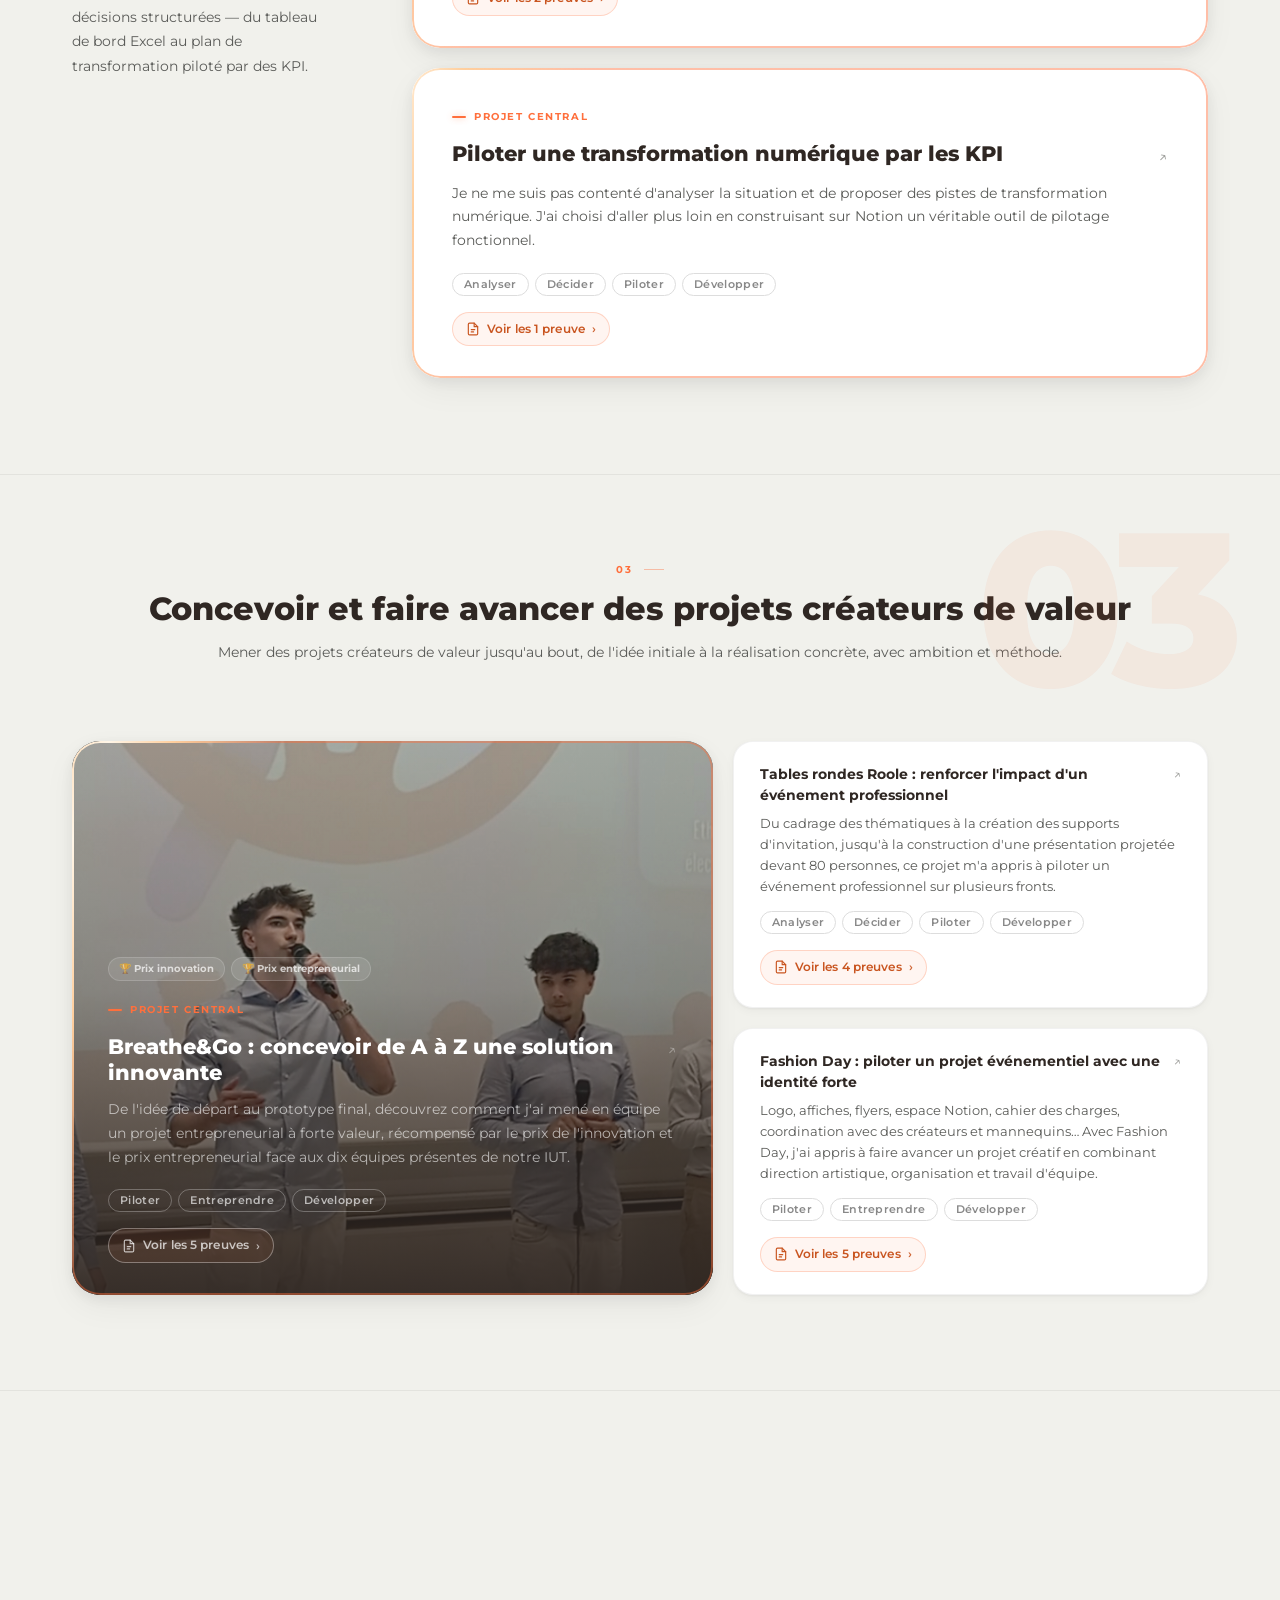
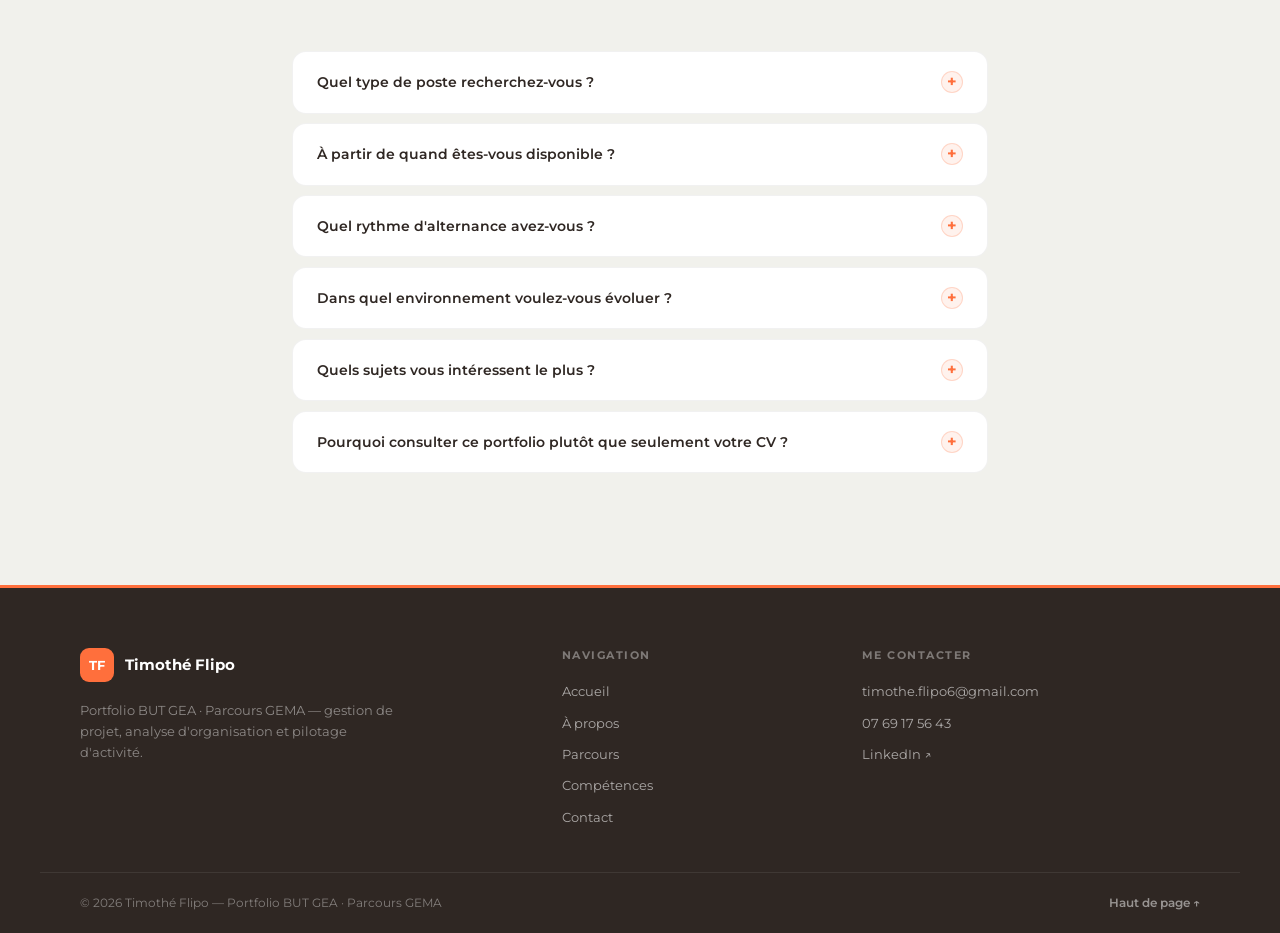
==== commit 4205579d: "Compétences : barre gauche fixe + teinté hover sans flash, reste à l'ouverture (v117) Co-Authored-By" ====
--- a/index.html
+++ b/index.html
@@ -8,7 +8,7 @@
   <link rel="preconnect" href="https://fonts.googleapis.com">
   <link rel="preconnect" href="https://fonts.gstatic.com" crossorigin>
   <link href="https://fonts.googleapis.com/css2?family=Libre+Baskerville:wght@700&family=Montserrat:wght@400;500;600;700;800&display=swap" rel="stylesheet">
-  <link rel="stylesheet" href="css/style.css?v=116">
+  <link rel="stylesheet" href="css/style.css?v=117">
 </head>
 <body>
 
@@ -153,7 +153,7 @@
     </div>
   </footer>
 
-  <script src="js/data.js?v=116"></script>
-  <script src="js/main.js?v=116"></script>
+  <script src="js/data.js?v=117"></script>
+  <script src="js/main.js?v=117"></script>
 </body>
 </html>
--- a/css/style.css
+++ b/css/style.css
@@ -1952,28 +1952,26 @@
   transition: transform var(--t-med), box-shadow var(--t-med);
   background: var(--white);
   border: 1px solid #e8e8e8;
+  border-left: 5px solid #ccc; /* couleur surchargée inline par JS */
 }
 .comp-card:hover {
   transform: translateY(-4px);
   box-shadow: 0 16px 40px rgba(0,0,0,0.10);
-  border-color: transparent;
+  border-color: #e8e8e8;
+  border-left-color: inherit;
 }
 
 .comp-card-bg { display: none; }
 
-/* Barre colorée gauche — reprend le gradient de la compétence */
+/* Fond teinté — pleine largeur, opacity seule change (pas de flash) */
 .comp-card-gradient {
   position: absolute;
-  inset: 0 auto 0 0;
-  width: 5px;
-  opacity: 1;
-  transition: width var(--t-med), opacity var(--t-med);
-}
-/* Sur hover : légère teinte en fond */
-.comp-card:hover .comp-card-gradient {
-  width: 100%;
-  opacity: 0.06;
-}
+  inset: 0;
+  opacity: 0;
+  transition: opacity var(--t-med);
+}
+.comp-card:hover .comp-card-gradient { opacity: 0.07; }
+.comp-card-wrap.expanded .comp-card .comp-card-gradient { opacity: 0.07; }
 
 .comp-card-overlay { display: none; }
 
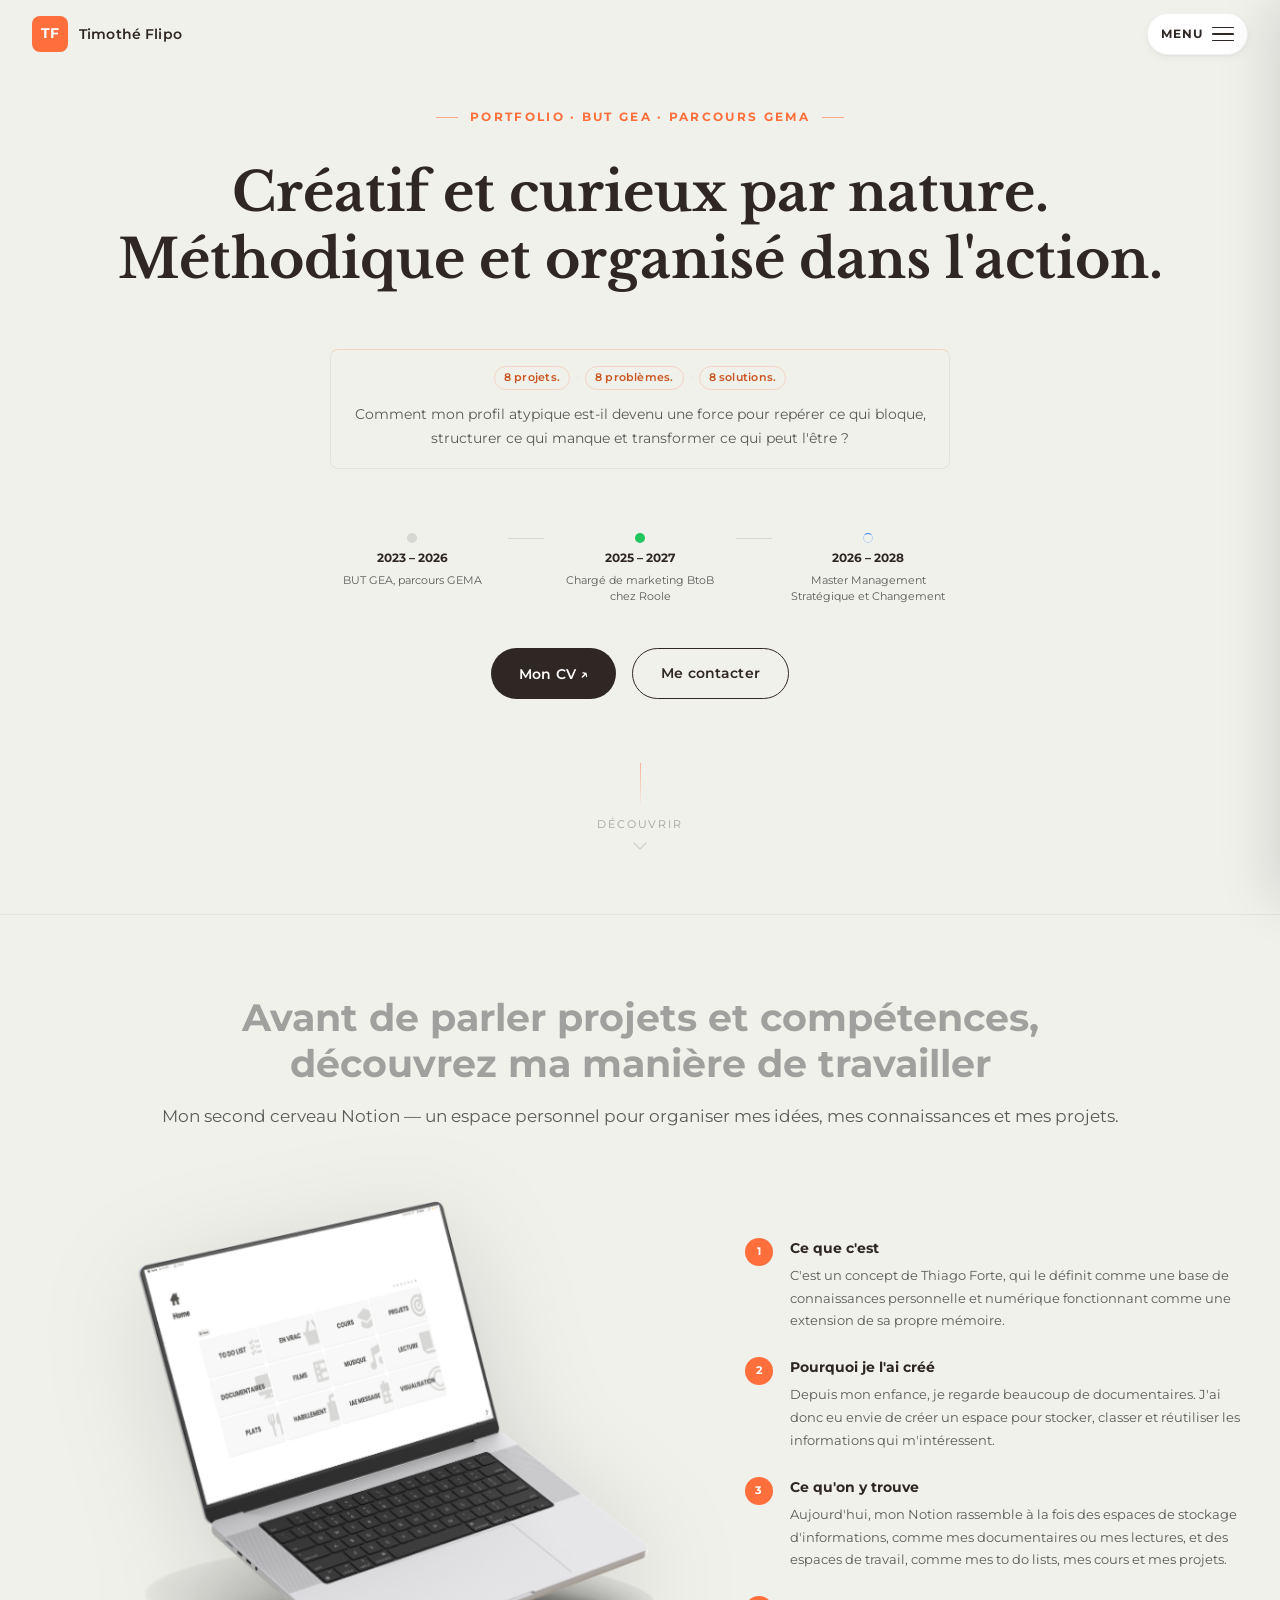
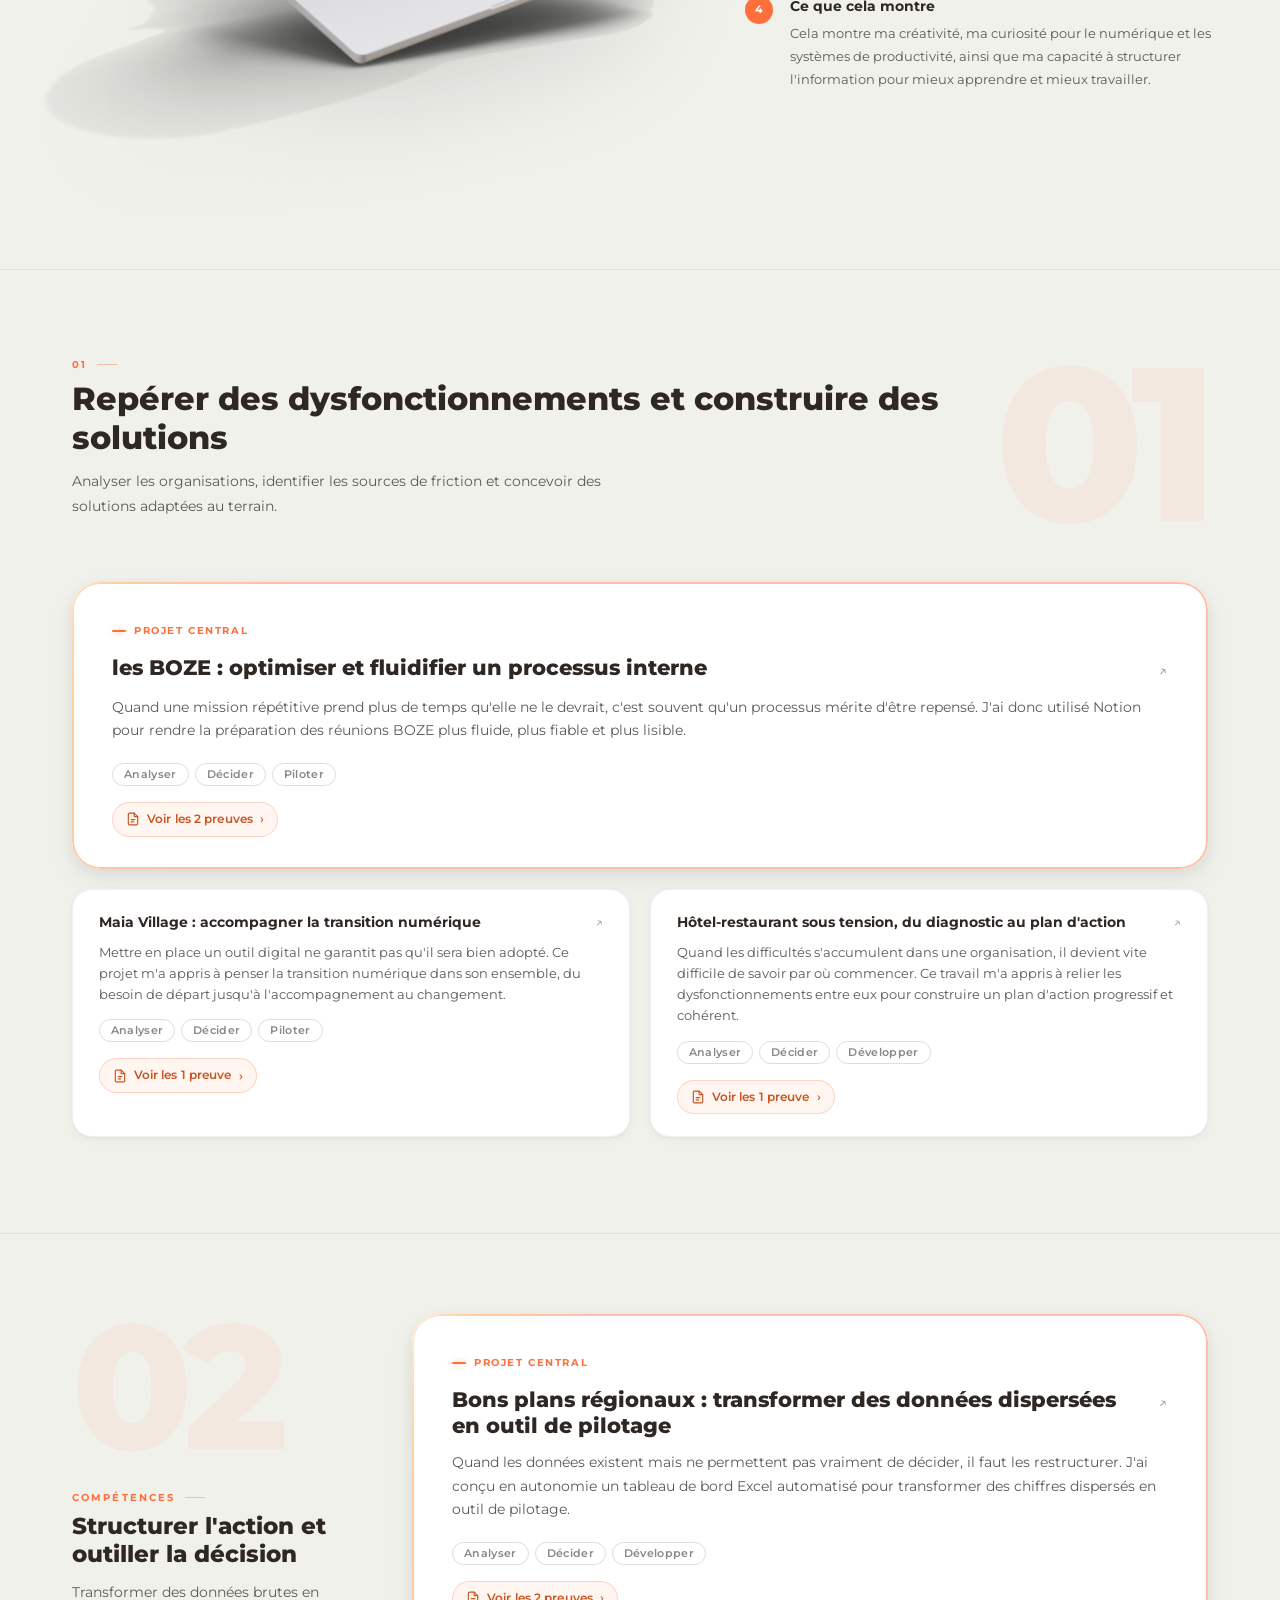
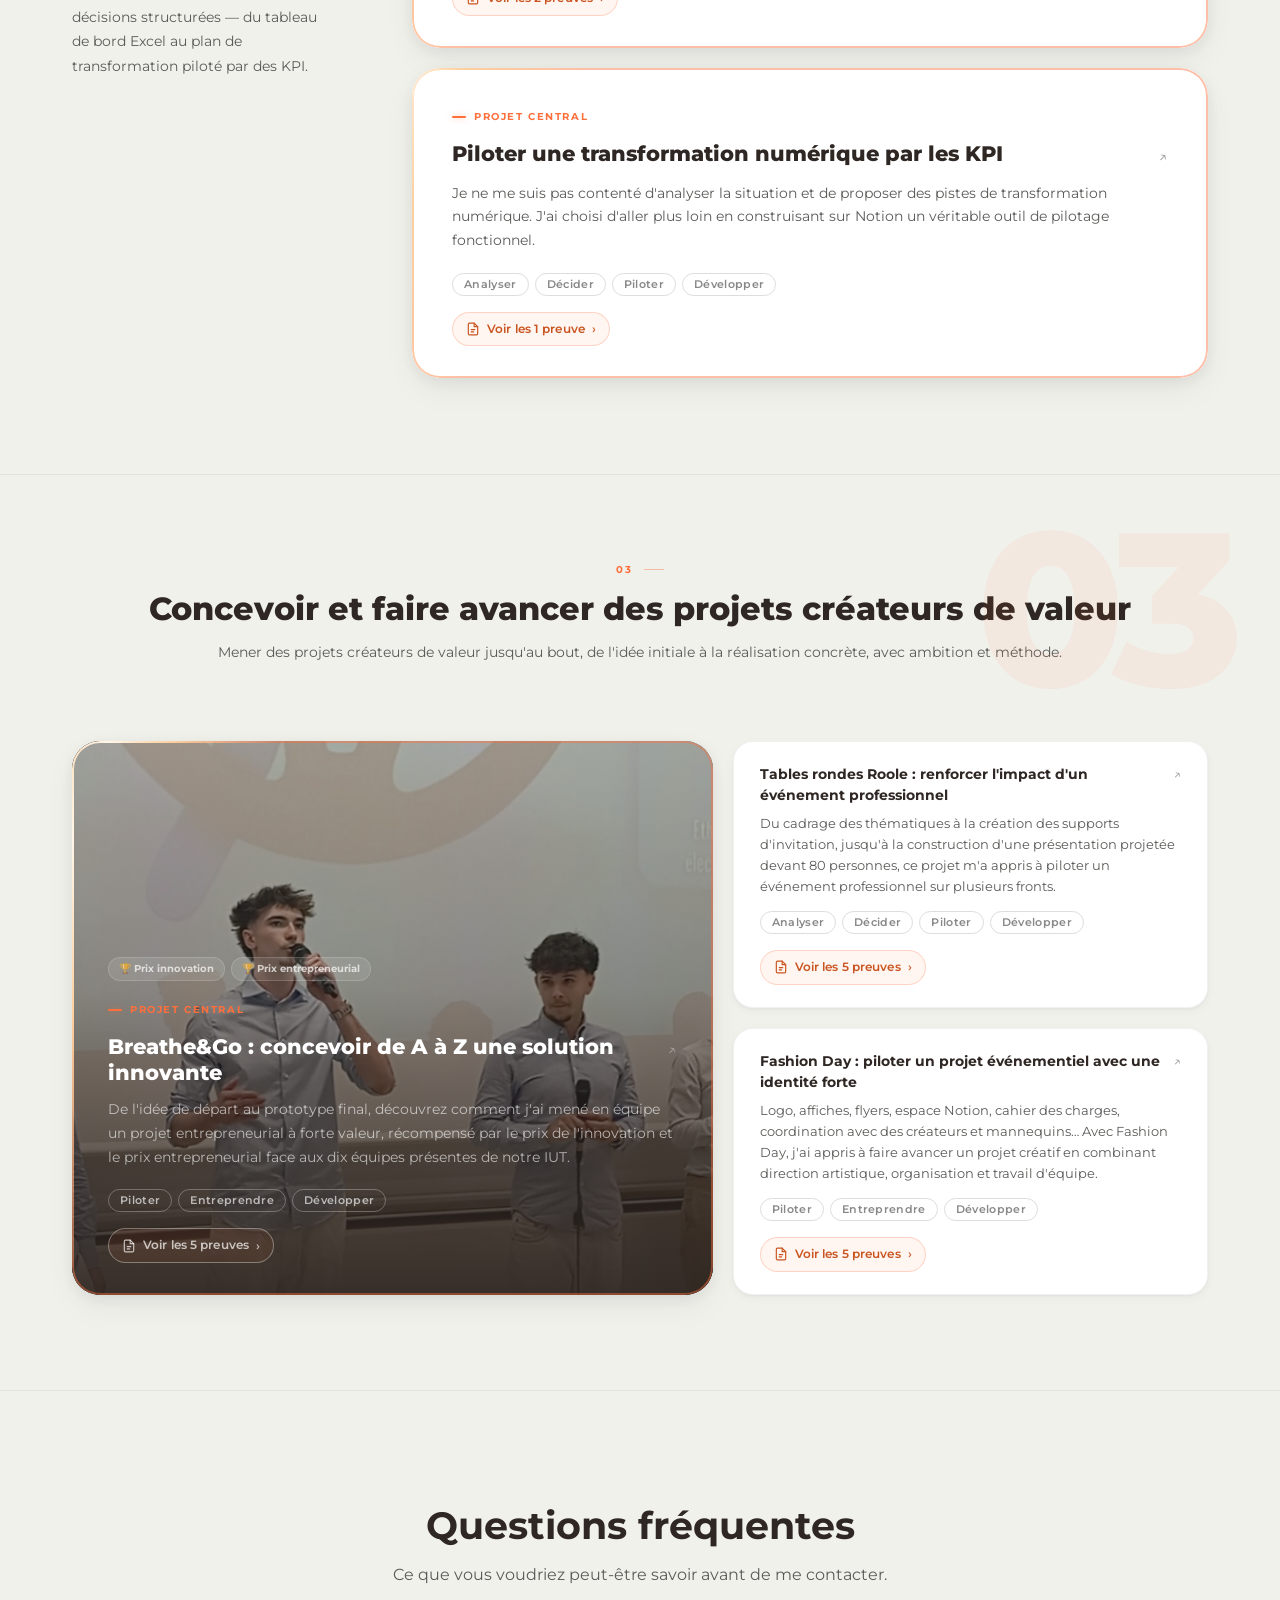
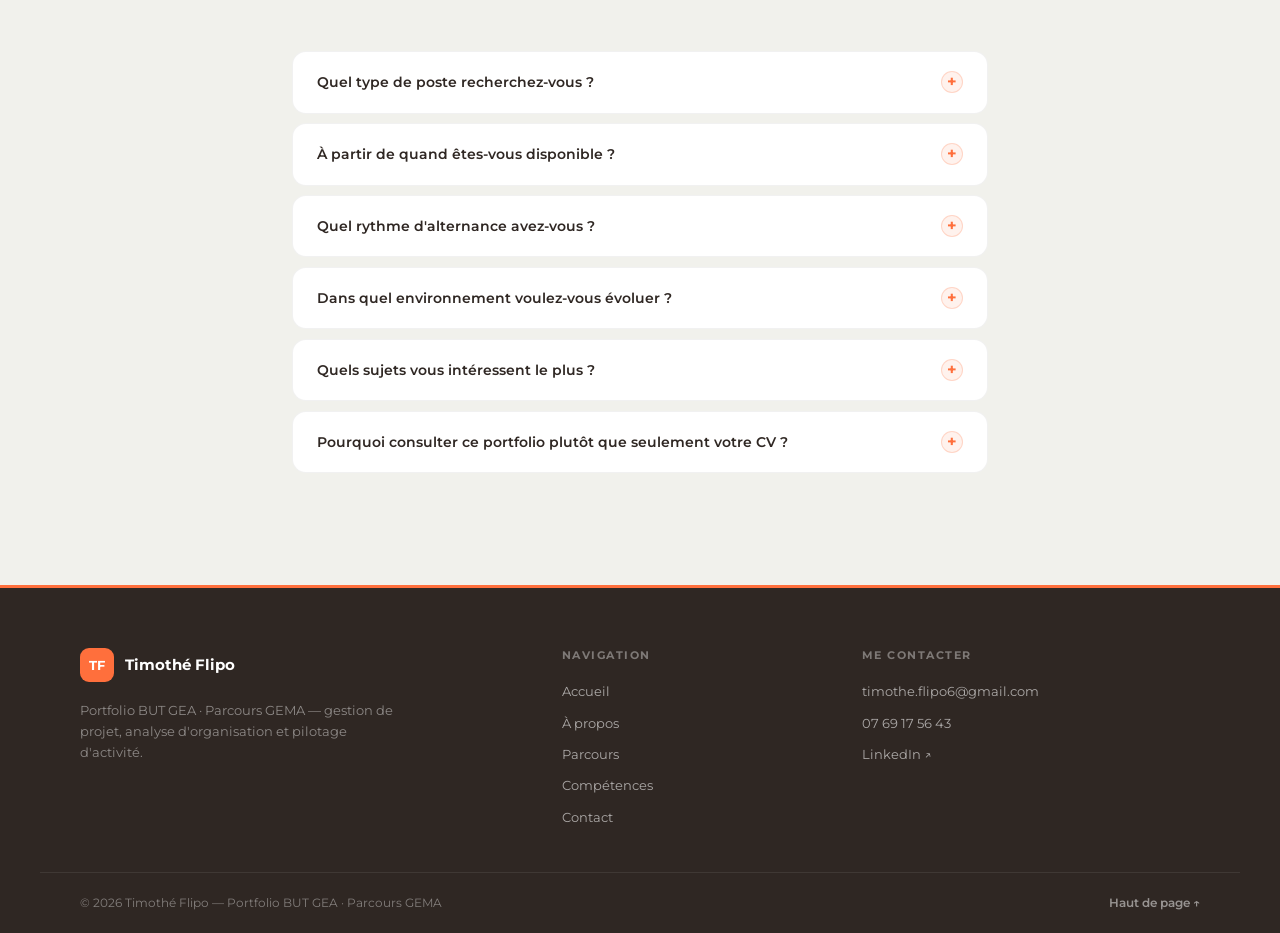
==== commit ffa3858e: "Tables rondes : invitations remplacées par PDFs V1/V2/VF (v118) Co-Authored-By: Claude Sonnet 4.6 <n" ====
--- a/index.html
+++ b/index.html
@@ -8,7 +8,7 @@
   <link rel="preconnect" href="https://fonts.googleapis.com">
   <link rel="preconnect" href="https://fonts.gstatic.com" crossorigin>
   <link href="https://fonts.googleapis.com/css2?family=Libre+Baskerville:wght@700&family=Montserrat:wght@400;500;600;700;800&display=swap" rel="stylesheet">
-  <link rel="stylesheet" href="css/style.css?v=117">
+  <link rel="stylesheet" href="css/style.css?v=118">
 </head>
 <body>
 
@@ -153,7 +153,7 @@
     </div>
   </footer>
 
-  <script src="js/data.js?v=117"></script>
-  <script src="js/main.js?v=117"></script>
+  <script src="js/data.js?v=118"></script>
+  <script src="js/main.js?v=118"></script>
 </body>
 </html>
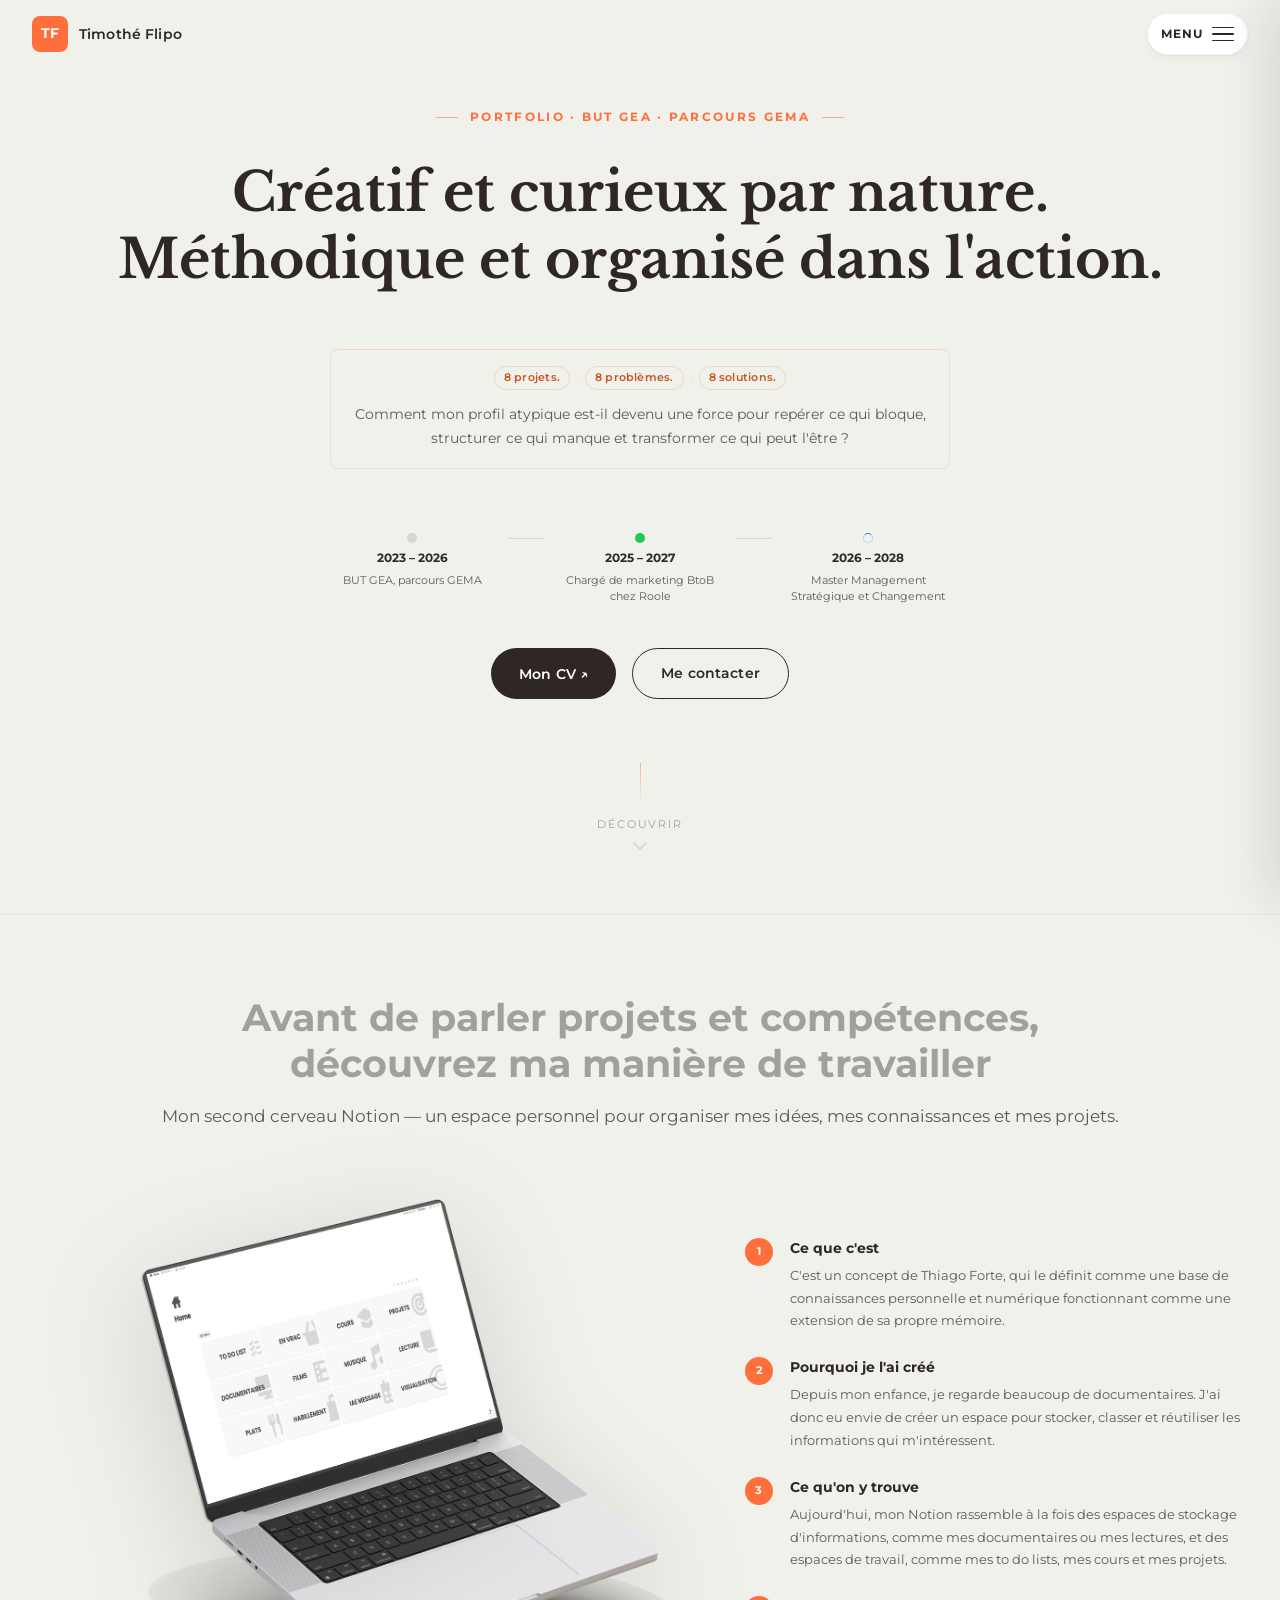
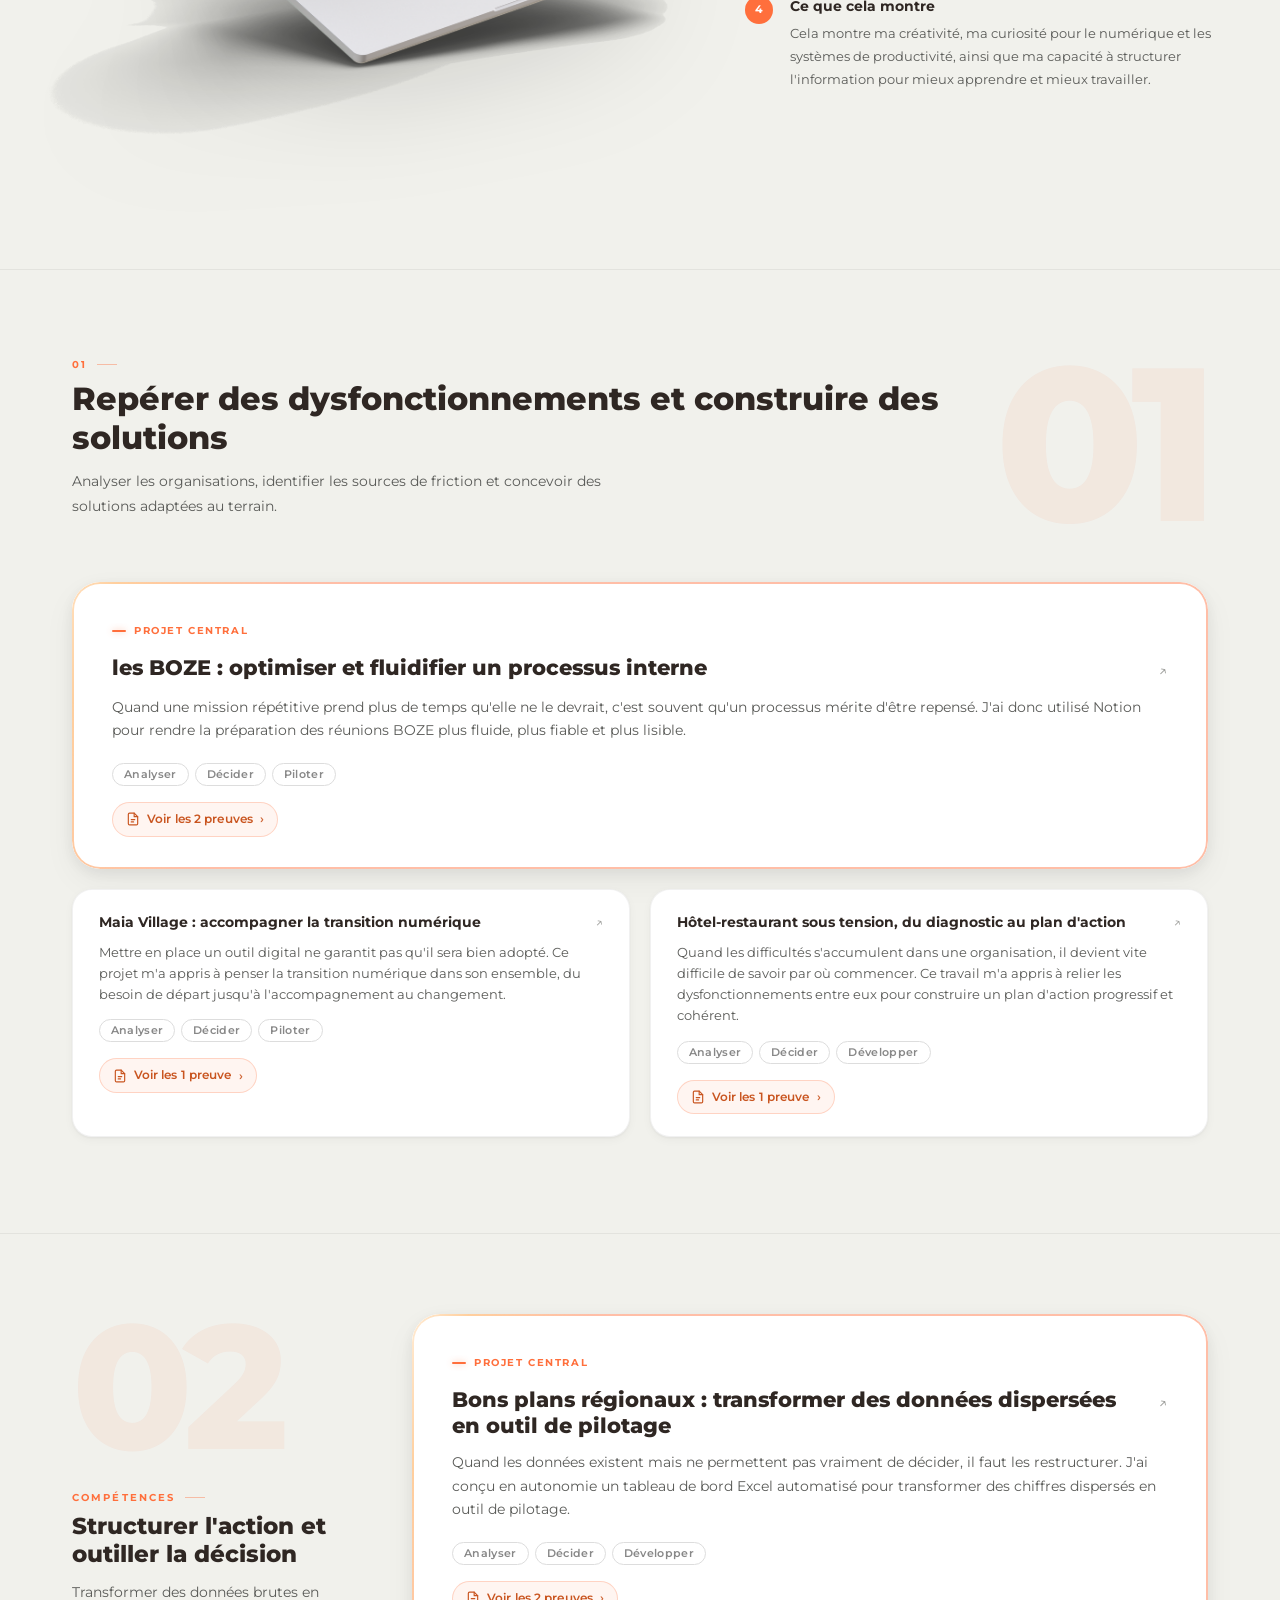
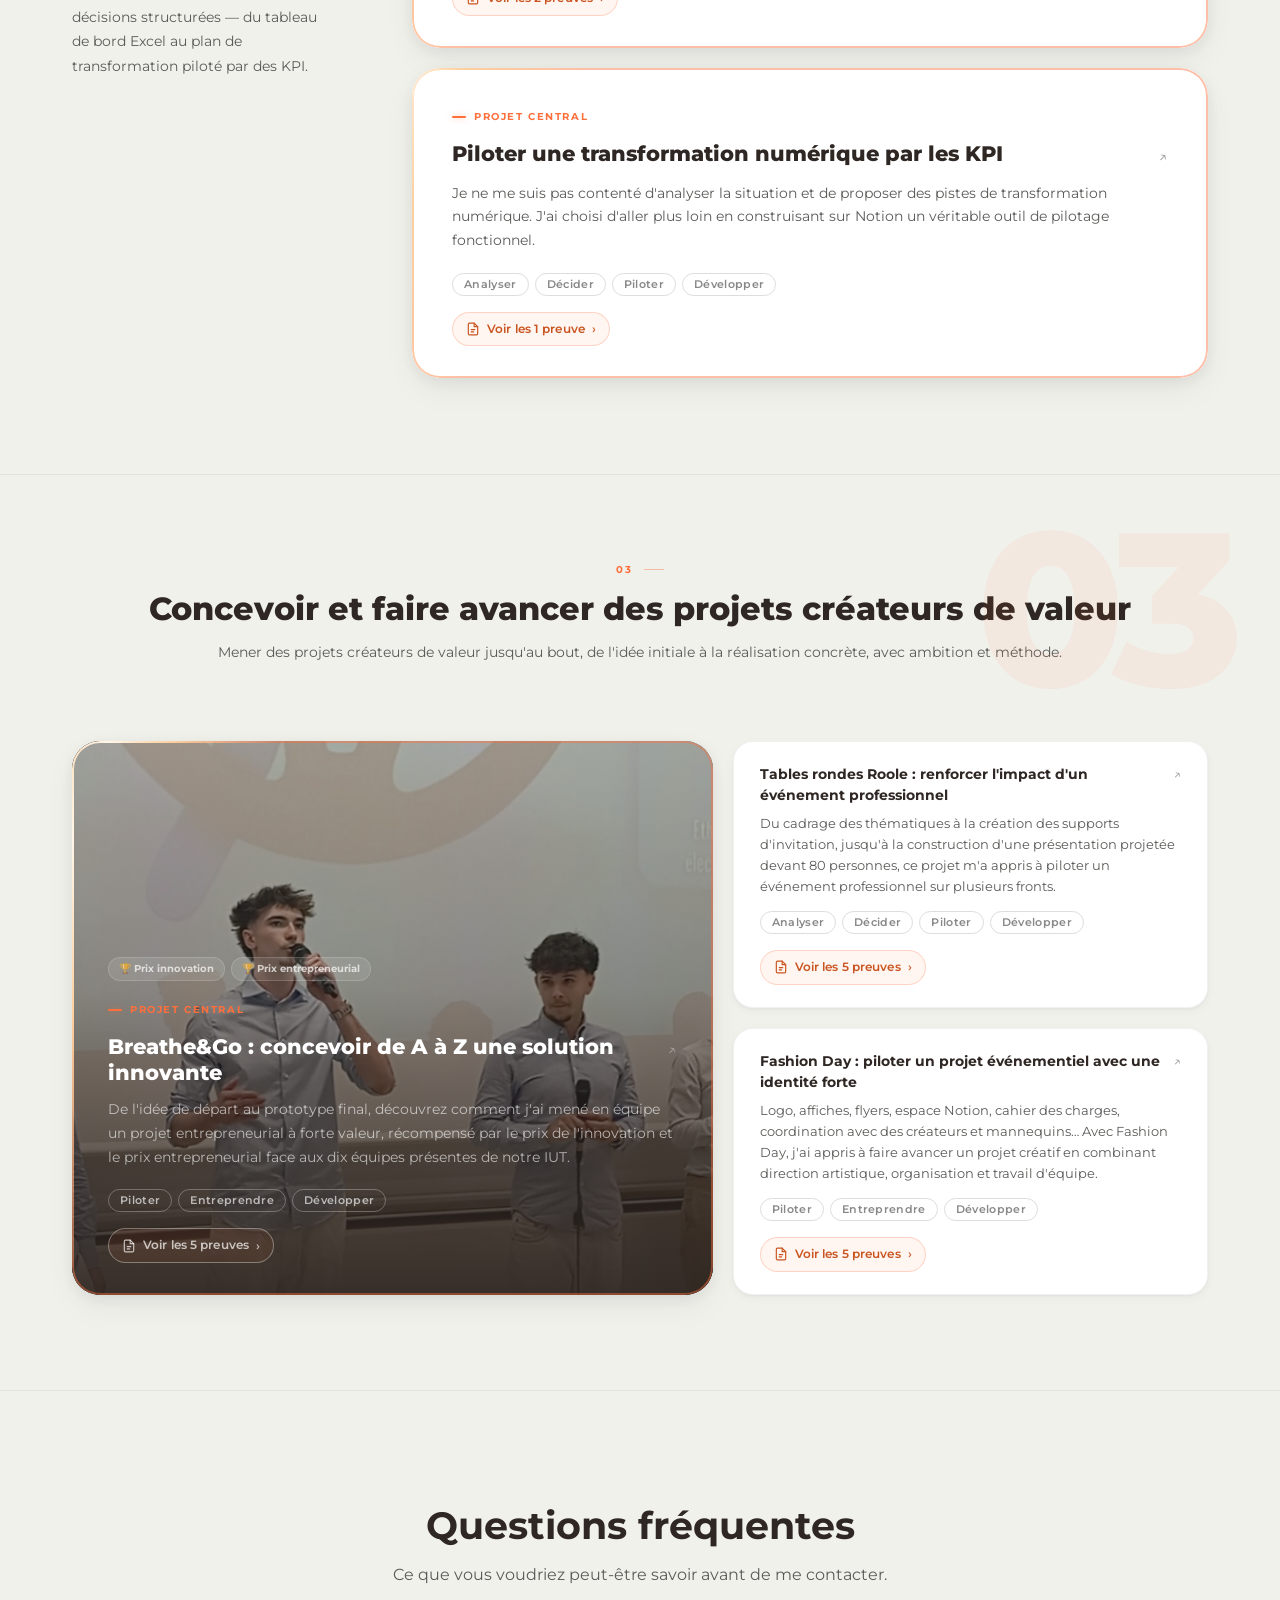
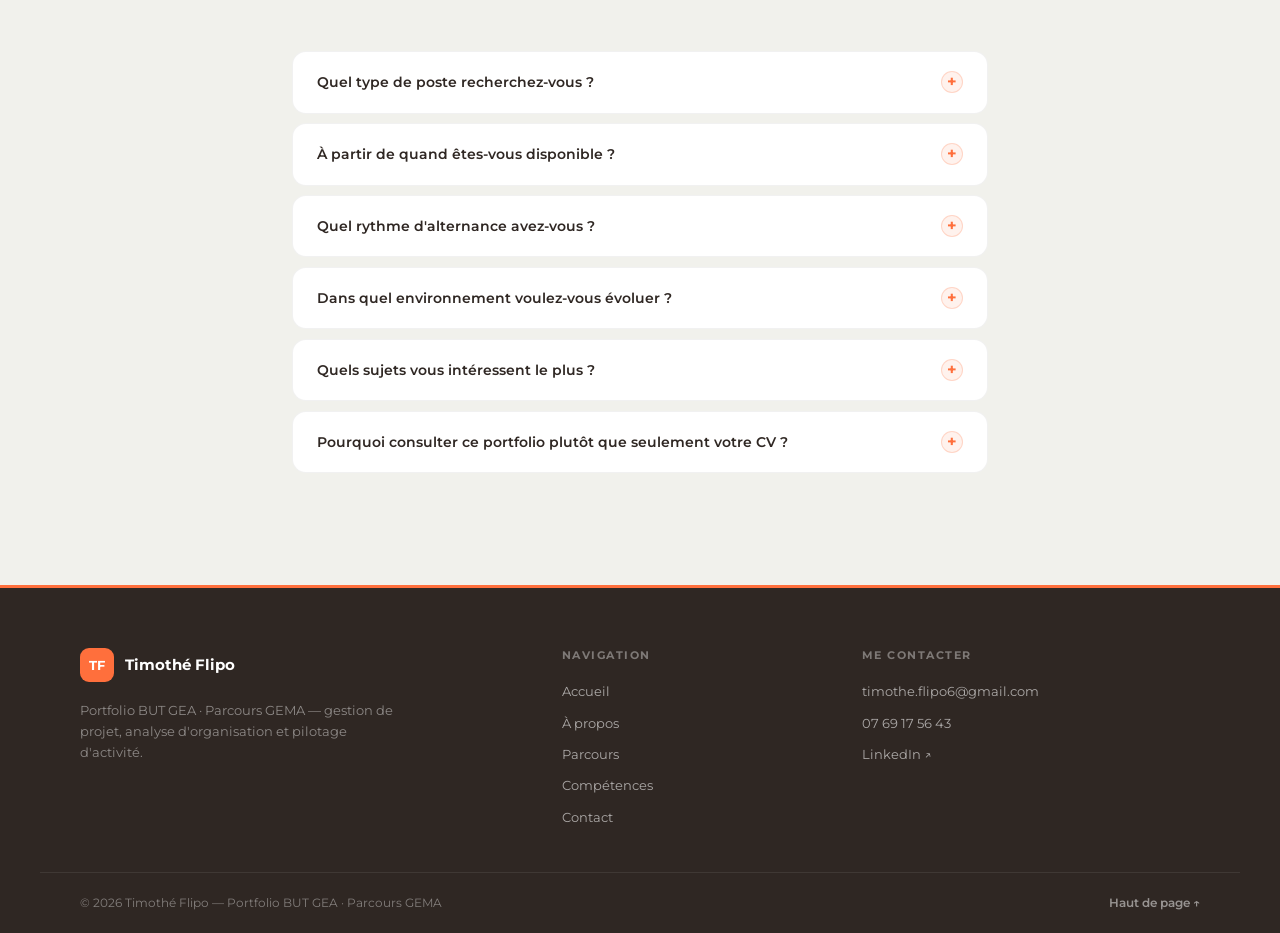
==== commit c642b24f: "Accueil : suppression de l'animation 3D du MacBook (peu visible, allège le CPU) (v119) Co-Authored-B" ====
--- a/index.html
+++ b/index.html
@@ -8,7 +8,7 @@
   <link rel="preconnect" href="https://fonts.googleapis.com">
   <link rel="preconnect" href="https://fonts.gstatic.com" crossorigin>
   <link href="https://fonts.googleapis.com/css2?family=Libre+Baskerville:wght@700&family=Montserrat:wght@400;500;600;700;800&display=swap" rel="stylesheet">
-  <link rel="stylesheet" href="css/style.css?v=118">
+  <link rel="stylesheet" href="css/style.css?v=119">
 </head>
 <body>
 
@@ -153,7 +153,7 @@
     </div>
   </footer>
 
-  <script src="js/data.js?v=118"></script>
-  <script src="js/main.js?v=118"></script>
+  <script src="js/data.js?v=119"></script>
+  <script src="js/main.js?v=119"></script>
 </body>
 </html>
--- a/css/style.css
+++ b/css/style.css
@@ -578,8 +578,7 @@
   height: auto;
   display: block;
   margin: 0 auto;
-  will-change: transform, filter;
-  transition: transform 0.08s ease-out, filter 0.08s ease-out;
+  filter: drop-shadow(0 28px 55px rgba(0,0,0,0.14));
 }
 
 /* Notion blocks */
